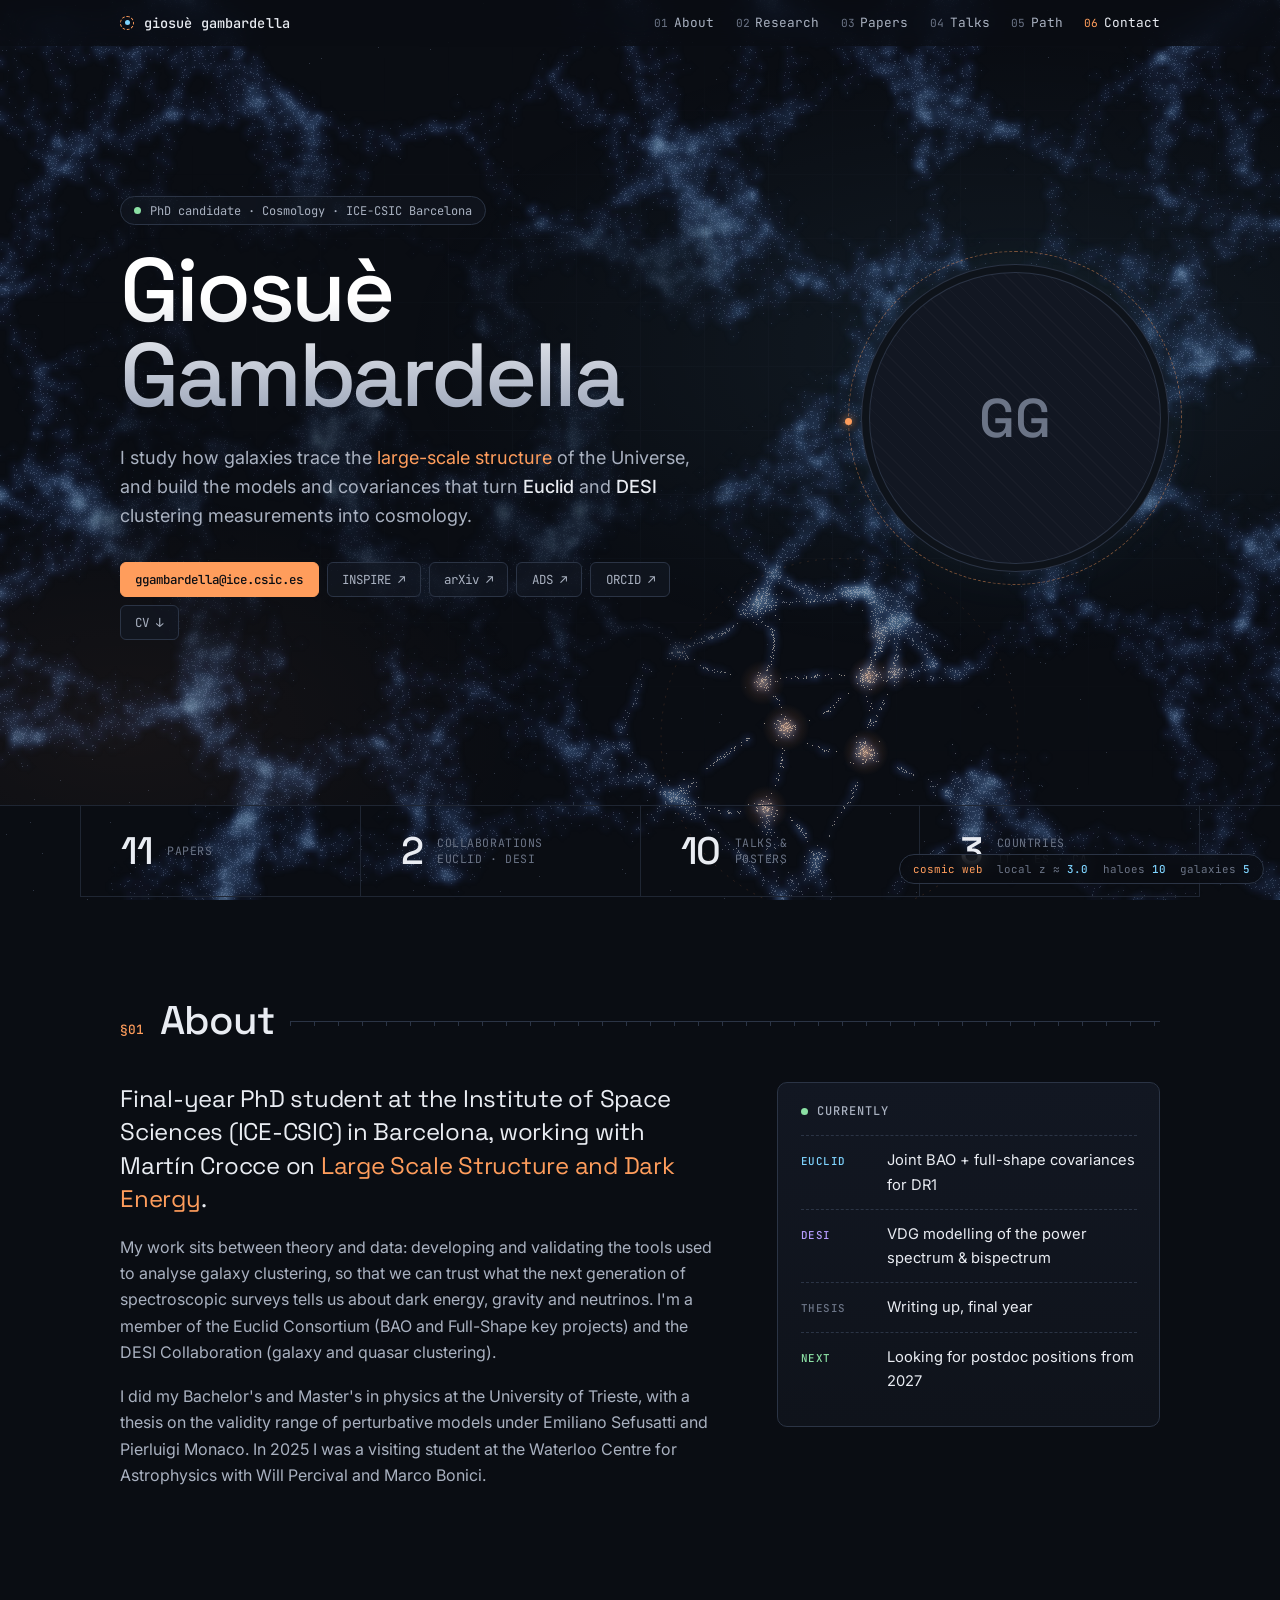
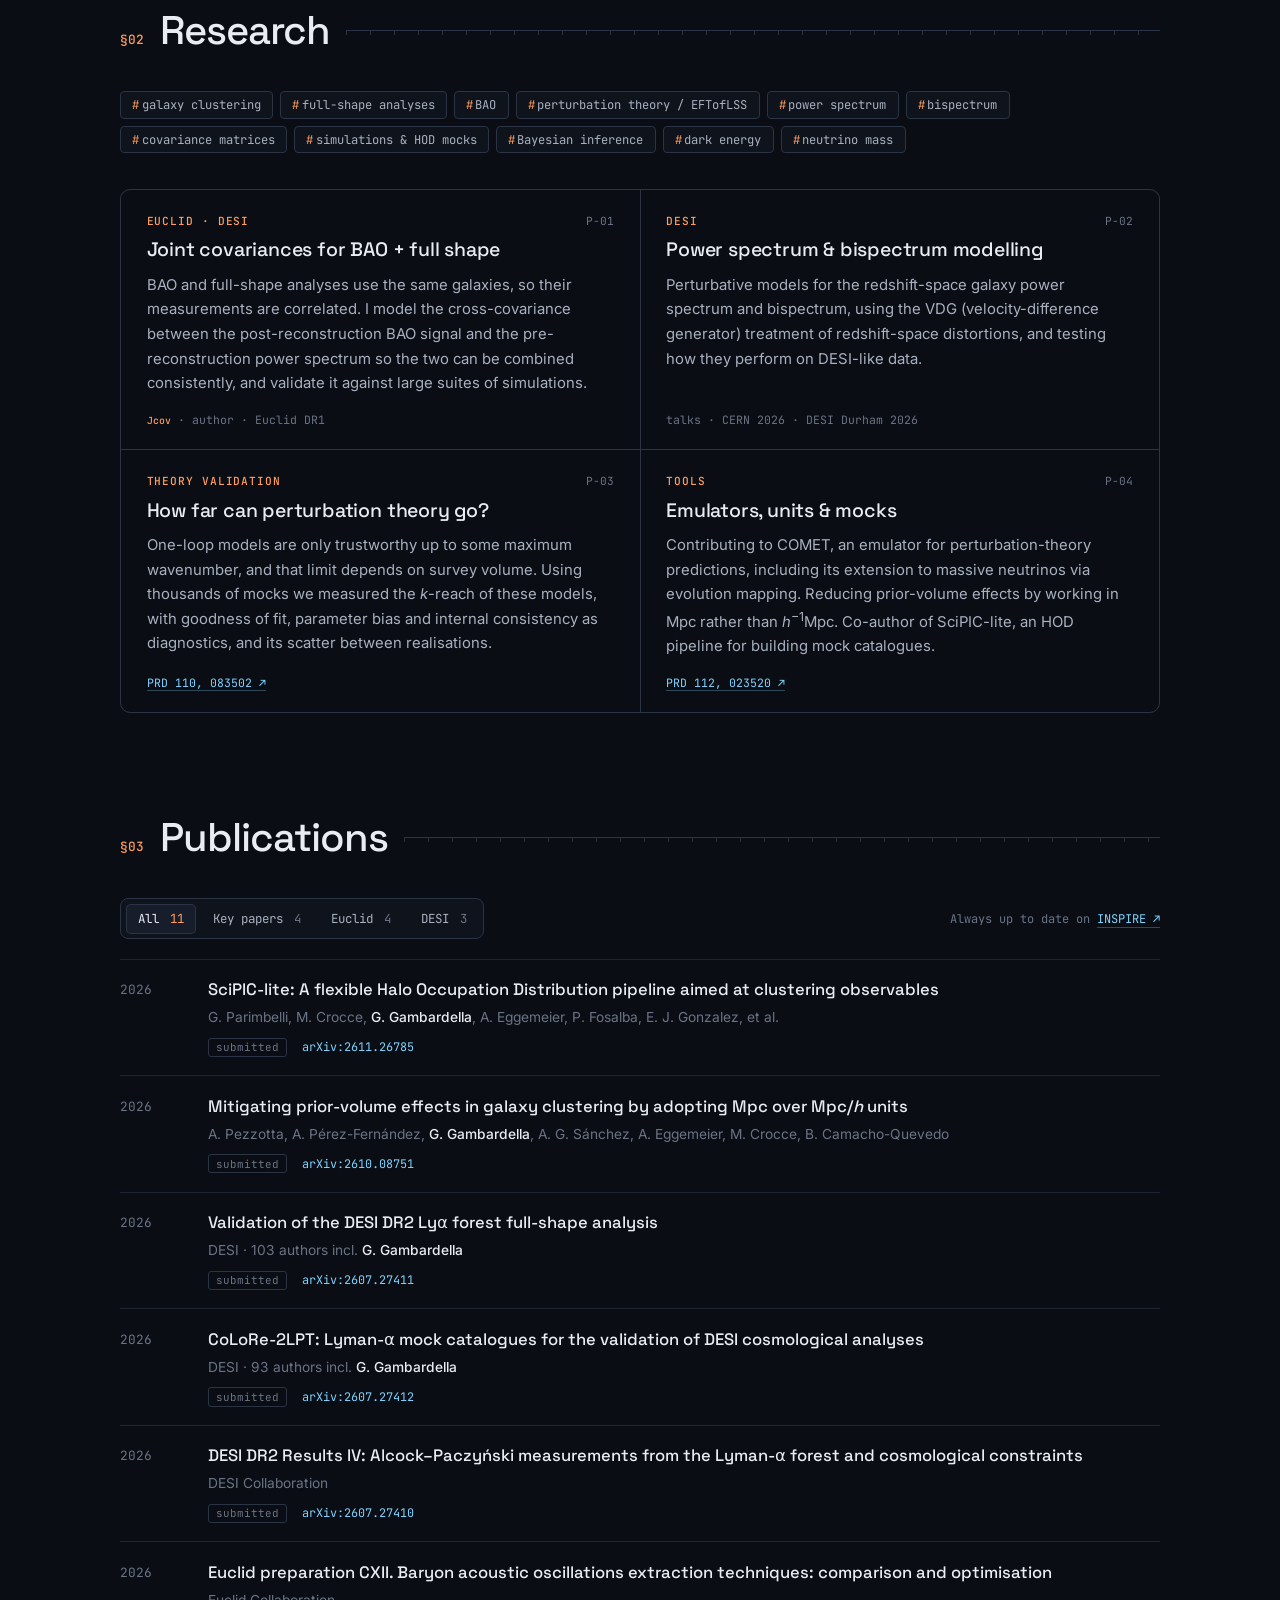
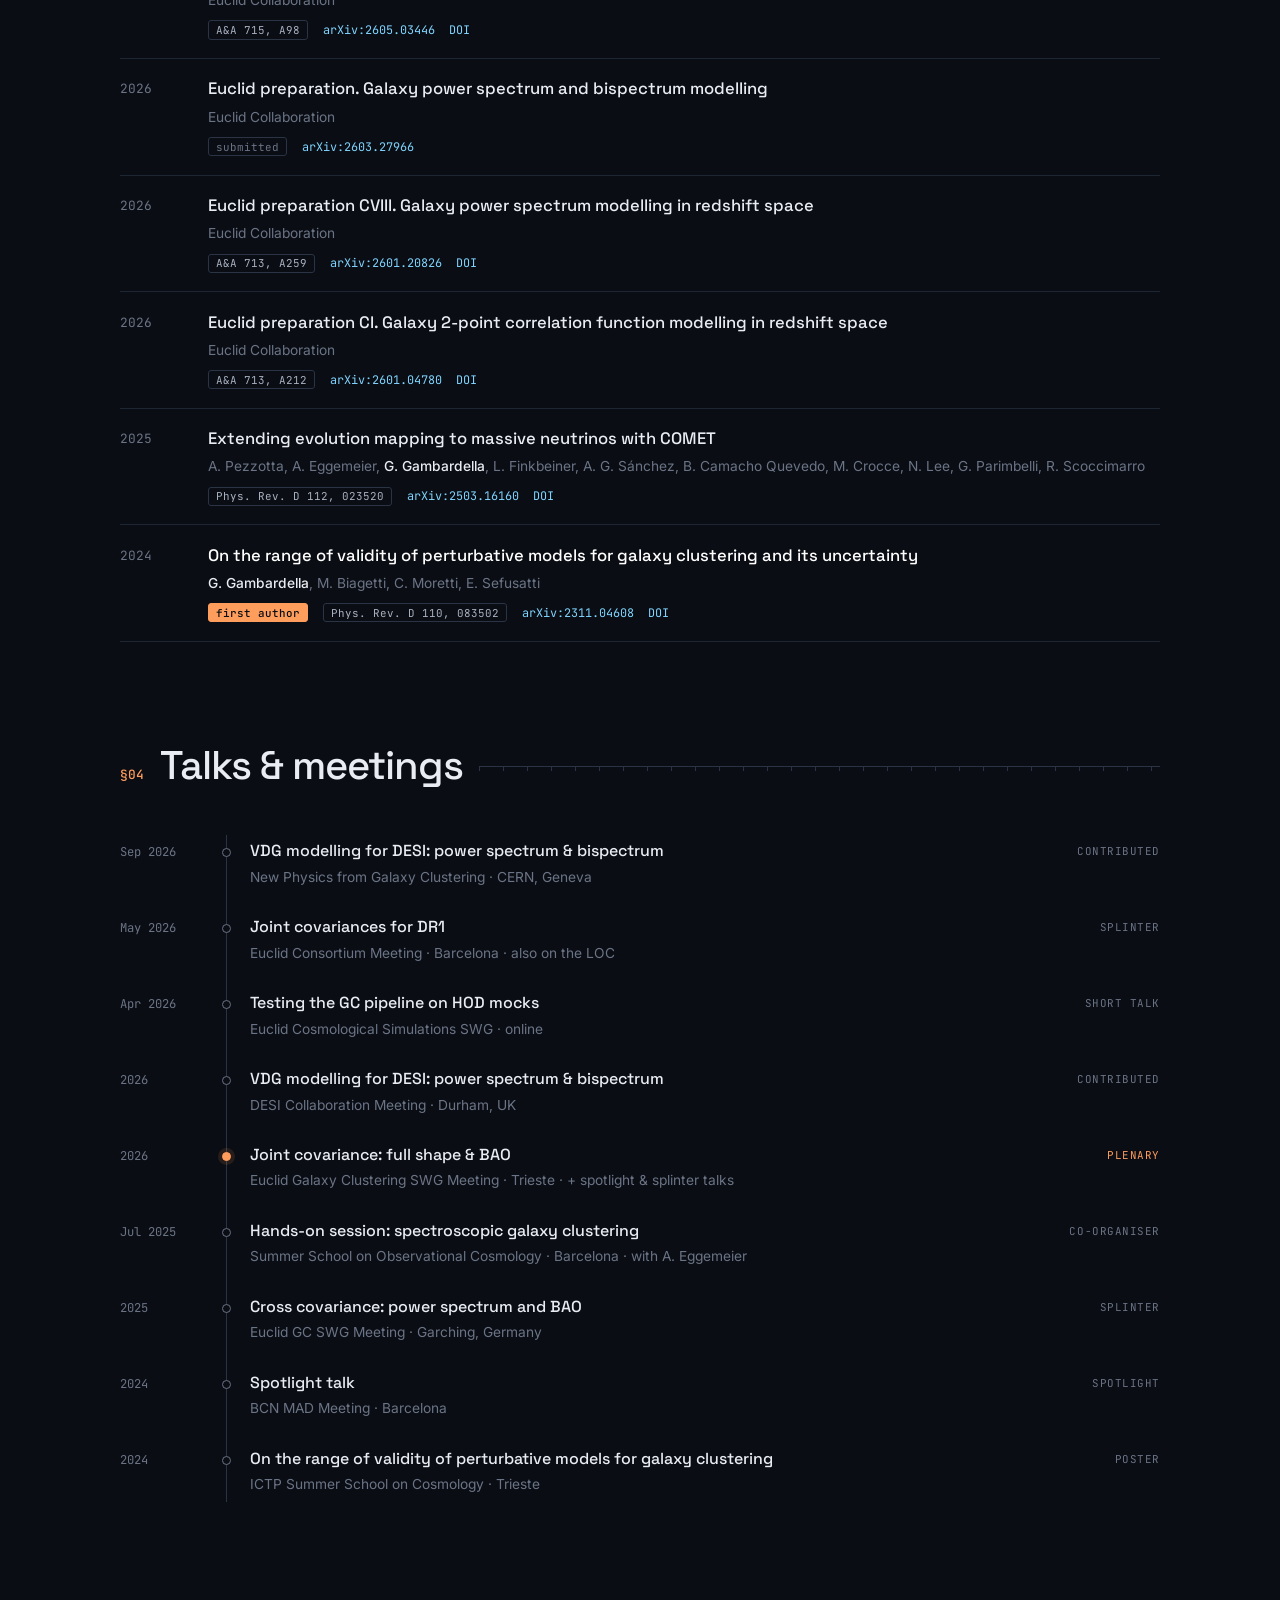
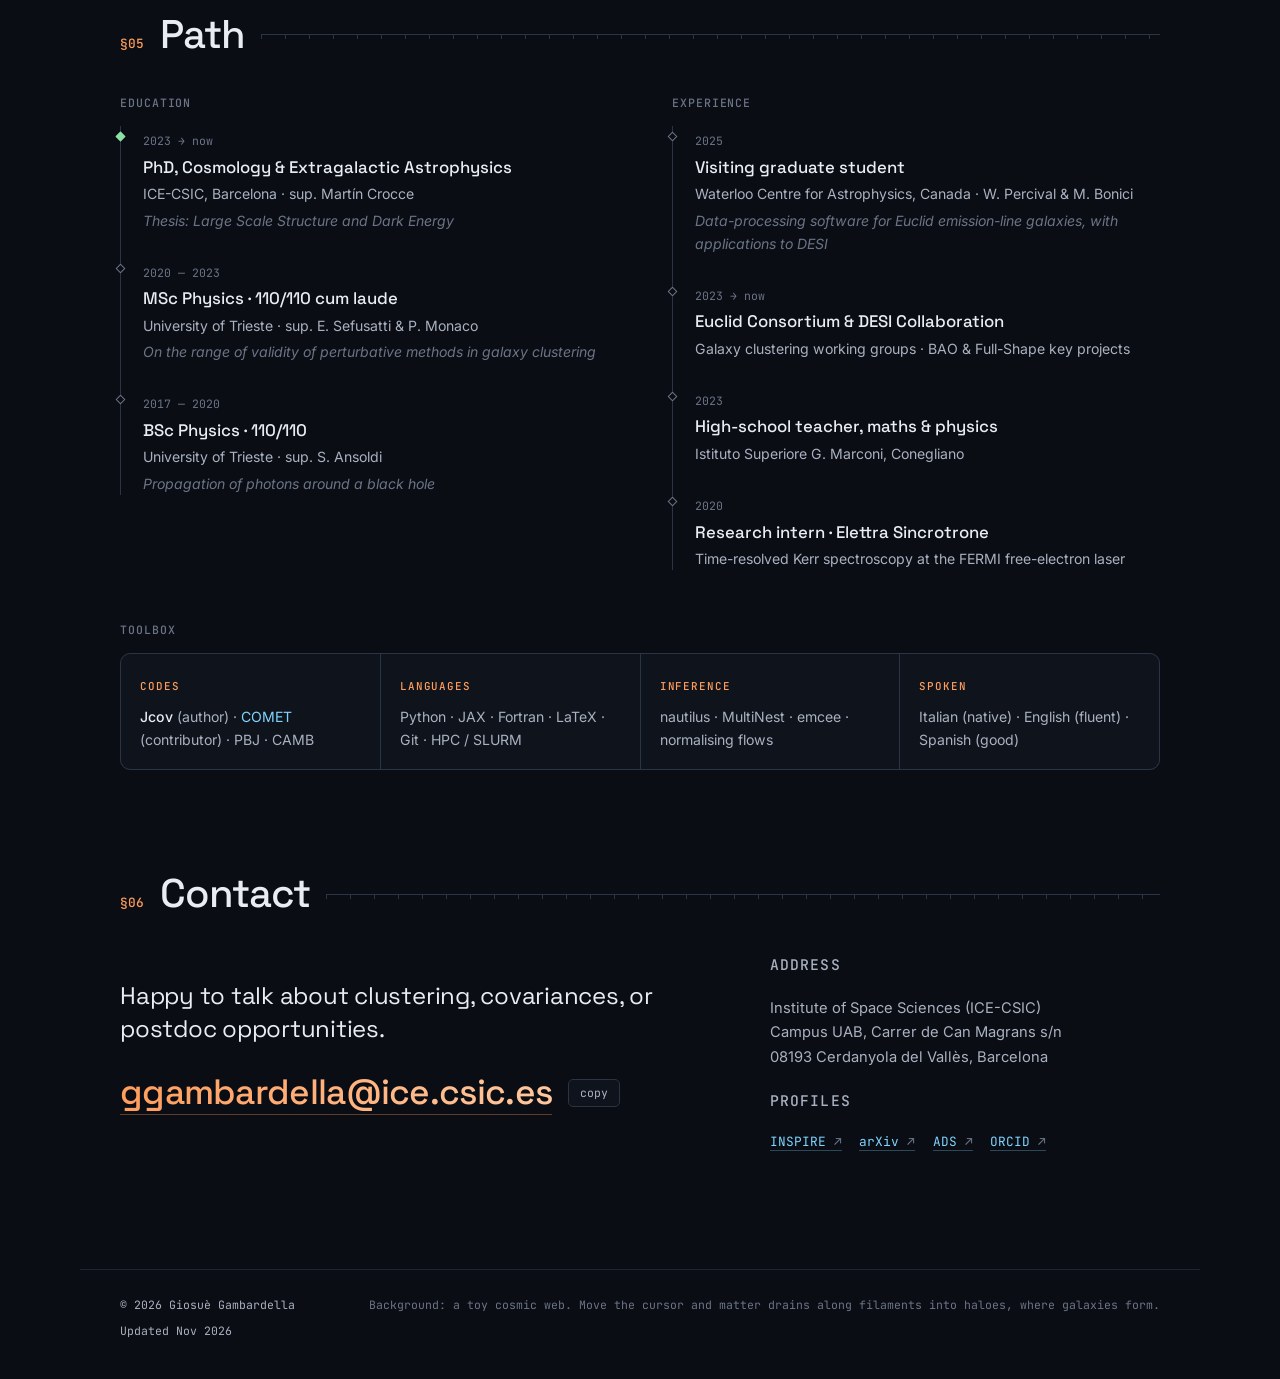
==== index.html @ 0205e7f3 "Add files via upload" ====
<!DOCTYPE html>
<html lang="en">
<head>
  <meta charset="utf-8">
  <meta name="viewport" content="width=device-width, initial-scale=1">
  <title>Giosuè Gambardella · Cosmology</title>
  <meta name="description" content="Giosuè Gambardella — PhD candidate in cosmology at ICE-CSIC, Barcelona. Galaxy clustering, perturbation theory and covariances for Euclid and DESI.">
  <meta property="og:title" content="Giosuè Gambardella · Cosmology">
  <meta property="og:description" content="Galaxy clustering, perturbation theory and covariances for Euclid and DESI.">
  <meta property="og:type" content="website">
  <meta name="theme-color" content="#0a0d13">
  <link rel="icon" href="data:image/svg+xml,%3Csvg xmlns='http://www.w3.org/2000/svg' viewBox='0 0 32 32'%3E%3Crect width='32' height='32' rx='7' fill='%230a0d13'/%3E%3Ccircle cx='16' cy='16' r='10' fill='none' stroke='%23ff9d5c' stroke-width='1.6' stroke-dasharray='2.5 2.5'/%3E%3Ccircle cx='16' cy='16' r='2.6' fill='%237fd4ff'/%3E%3C/svg%3E">
  <link rel="preconnect" href="https://fonts.googleapis.com">
  <link rel="preconnect" href="https://fonts.gstatic.com" crossorigin>
  <link href="https://fonts.googleapis.com/css2?family=Space+Grotesk:wght@400;500;600&family=Inter:wght@400;500&family=JetBrains+Mono:wght@400;500&display=swap" rel="stylesheet">
  <link rel="stylesheet" href="style.css">
</head>
<!-- Background effect: data-effect="web" (soft cosmic web over the whole page that
     condenses into haloes and galaxies around the cursor) or data-effect="bao"
     (galaxy field + BAO shell probe in the header only). -->
<body data-effect="web">
<canvas id="web" aria-hidden="true"></canvas>
<div class="hud" id="hud" aria-hidden="true"></div>

<div class="progress" aria-hidden="true"><span></span></div>

<header class="topbar">
  <a class="brand" href="#top"><span class="brand-mark"></span>giosuè gambardella</a>
  <nav>
    <a href="#about"><i>01</i>About</a>
    <a href="#research"><i>02</i>Research</a>
    <a href="#publications"><i>03</i>Papers</a>
    <a href="#talks"><i>04</i>Talks</a>
    <a href="#path"><i>05</i>Path</a>
    <a href="#contact"><i>06</i>Contact</a>
  </nav>
</header>

<main id="top">

  <!-- ================= HERO ================= -->
  <section class="hero">
    <canvas id="field" aria-hidden="true"></canvas>
    <div class="hero-grid" aria-hidden="true"></div>

    <div class="hero-inner">
      <div class="hero-text">
        <p class="eyebrow"><span class="pulse"></span>PhD candidate · Cosmology · ICE-CSIC Barcelona</p>
        <h1>Giosuè<br>Gambardella</h1>
        <p class="lede">
          I study how galaxies trace the <em>large-scale structure</em> of the Universe,
          and build the models and covariances that turn <strong>Euclid</strong> and
          <strong>DESI</strong> clustering measurements into cosmology.
        </p>
        <ul class="links">
          <li><a class="btn primary" href="mailto:ggambardella@ice.csic.es">ggambardella@ice.csic.es</a></li>
          <li><a class="btn" href="https://inspirehep.net/authors/2720210">INSPIRE ↗</a></li>
          <li><a class="btn" href="https://arxiv.org/search/?searchtype=author&amp;query=Gambardella%2C+Giosu%C3%A8">arXiv ↗</a></li>
          <li><a class="btn" href="https://ui.adsabs.harvard.edu/search/q=author%3A%22Gambardella%2C%20Giosu%C3%A8%22&amp;sort=date%20desc">ADS ↗</a></li>
          <li><a class="btn" href="https://orcid.org/0009-0001-1281-1746">ORCID ↗</a></li>
          <!-- <li><a class="btn" href="https://github.com/YOUR-USERNAME">GitHub ↗</a></li> -->
          <li><a class="btn" href="cv.pdf">CV ↓</a></li>
        </ul>
      </div>

      <figure class="portrait-card">
        <div class="portrait">
          <!-- Put your photo in this folder as photo.jpg (square, ~800×800 px). -->
          <img src="photo.jpg" alt="Portrait of Giosuè Gambardella" onerror="this.parentElement.classList.add('no-photo'); this.remove();">
          <span class="initials" aria-hidden="true">GG</span>
          <span class="orbit"></span>
        </div>
      </figure>
    </div>

    <div class="readout" id="readout" aria-hidden="true"></div>
  </section>

  <!-- ================= STATS ================= -->
  <section class="stats" aria-label="At a glance">
    <div><b data-count="11">11</b><span>papers</span></div>
    <div><b data-count="2">2</b><span>collaborations<br>Euclid · DESI</span></div>
    <div><b data-count="10">10</b><span>talks &amp;<br>posters</span></div>
    <div><b data-count="3">3</b><span>countries<br>IT · ES · CA</span></div>
  </section>

  <!-- ================= ABOUT ================= -->
  <section class="block" id="about">
    <header class="sec-head"><span class="num">§01</span><h2>About</h2><span class="rule"></span></header>
    <div class="about-grid">
      <div class="prose">
        <p class="big">
          Final-year PhD student at the Institute of Space Sciences (ICE-CSIC) in Barcelona,
          working with Martín Crocce on <em>Large Scale Structure and Dark Energy</em>.
        </p>
        <p>
          My work sits between theory and data: developing and validating the tools used to
          analyse galaxy clustering, so that we can trust what the next generation of
          spectroscopic surveys tells us about dark energy, gravity and neutrinos.
          I'm a member of the Euclid Consortium (BAO and Full-Shape key projects) and the
          DESI Collaboration (galaxy and quasar clustering).
        </p>
        <p>
          I did my Bachelor's and Master's in physics at the University of Trieste, with a
          thesis on the validity range of perturbative models under Emiliano Sefusatti and
          Pierluigi Monaco. In 2025 I was a visiting student at the Waterloo Centre for
          Astrophysics with Will Percival and Marco Bonici.
        </p>
      </div>

      <aside class="now">
        <p class="now-head"><span class="pulse"></span>Currently</p>
        <ul>
          <li><span class="tag c1">Euclid</span>Joint BAO + full-shape covariances for DR1</li>
          <li><span class="tag c2">DESI</span>VDG modelling of the power spectrum &amp; bispectrum</li>
          <li><span class="tag c3">Thesis</span>Writing up, final year</li>
          <li><span class="tag c4">Next</span>Looking for postdoc positions from 2027</li>
        </ul>
      </aside>
    </div>
  </section>

  <!-- ================= RESEARCH ================= -->
  <section class="block" id="research">
    <header class="sec-head"><span class="num">§02</span><h2>Research</h2><span class="rule"></span></header>

    <ul class="tags">
      <li>galaxy clustering</li><li>full-shape analyses</li><li>BAO</li>
      <li>perturbation theory / EFTofLSS</li><li>power spectrum</li><li>bispectrum</li>
      <li>covariance matrices</li><li>simulations &amp; HOD mocks</li>
      <li>Bayesian inference</li><li>dark energy</li><li>neutrino mass</li>
    </ul>


    <div class="projects">
      <article class="project">
        <div class="p-top"><span class="kicker">Euclid · DESI</span><span class="p-id">P-01</span></div>
        <h3>Joint covariances for BAO + full shape</h3>
        <p>
          BAO and full-shape analyses use the same galaxies, so their measurements are
          correlated. I model the cross-covariance between the post-reconstruction BAO signal
          and the pre-reconstruction power spectrum so the two can be combined consistently,
          and validate it against large suites of simulations.
        </p>
        <p class="p-foot"><code>Jcov</code> · author · Euclid DR1</p>
      </article>

      <article class="project">
        <div class="p-top"><span class="kicker">DESI</span><span class="p-id">P-02</span></div>
        <h3>Power spectrum &amp; bispectrum modelling</h3>
        <p>
          Perturbative models for the redshift-space galaxy power spectrum and bispectrum,
          using the VDG (velocity-difference generator) treatment of redshift-space
          distortions, and testing how they perform on DESI-like data.
        </p>
        <p class="p-foot">talks · CERN 2026 · DESI Durham 2026</p>
      </article>

      <article class="project">
        <div class="p-top"><span class="kicker">Theory validation</span><span class="p-id">P-03</span></div>
        <h3>How far can perturbation theory go?</h3>
        <p>
          One-loop models are only trustworthy up to some maximum wavenumber, and that limit
          depends on survey volume. Using thousands of mocks we measured the <i>k</i>-reach of
          these models, with goodness of fit, parameter bias and internal consistency as
          diagnostics, and its scatter between realisations.
        </p>
        <p class="p-foot"><a href="https://arxiv.org/abs/2311.04608">PRD 110, 083502 ↗</a></p>
      </article>

      <article class="project">
        <div class="p-top"><span class="kicker">Tools</span><span class="p-id">P-04</span></div>
        <h3>Emulators, units &amp; mocks</h3>
        <p>
          Contributing to COMET, an emulator for perturbation-theory predictions, including
          its extension to massive neutrinos via evolution mapping. Reducing prior-volume
          effects by working in Mpc rather than <i>h</i><sup>−1</sup>Mpc. Co-author of
          SciPIC-lite, an HOD pipeline for building mock catalogues.
        </p>
        <p class="p-foot"><a href="https://arxiv.org/abs/2503.16160">PRD 112, 023520 ↗</a></p>
      </article>
    </div>
  </section>

  <!-- ================= PUBLICATIONS ================= -->
  <section class="block" id="publications">
    <header class="sec-head"><span class="num">§03</span><h2>Publications</h2><span class="rule"></span></header>

    <div class="pub-bar">
      <div class="filters" role="tablist">
        <button class="on" data-f="all">All <i>11</i></button>
        <button data-f="key">Key papers <i>4</i></button>
        <button data-f="euclid">Euclid <i>4</i></button>
        <button data-f="desi">DESI <i>3</i></button>
      </div>
      <p class="pub-src">Always up to date on <a href="https://inspirehep.net/authors/2720210">INSPIRE ↗</a></p>
    </div>

    <ol class="pubs">
      <li data-k="key">
        <span class="yr">2026</span>
        <div>
          <p class="title">SciPIC-lite: A flexible Halo Occupation Distribution pipeline aimed at clustering observables</p>
          <p class="authors">G. Parimbelli, M. Crocce, <b>G. Gambardella</b>, A. Eggemeier, P. Fosalba, E. J. Gonzalez, et al.</p>
          <p class="meta"><span class="badge">submitted</span><a href="https://arxiv.org/abs/2611.26785">arXiv:2611.26785</a></p>
        </div>
      </li>
      <li data-k="key">
        <span class="yr">2026</span>
        <div>
          <p class="title">Mitigating prior-volume effects in galaxy clustering by adopting Mpc over Mpc/<i>h</i> units</p>
          <p class="authors">A. Pezzotta, A. Pérez-Fernández, <b>G. Gambardella</b>, A. G. Sánchez, A. Eggemeier, M. Crocce, B. Camacho-Quevedo</p>
          <p class="meta"><span class="badge">submitted</span><a href="https://arxiv.org/abs/2610.08751">arXiv:2610.08751</a></p>
        </div>
      </li>
      <li data-k="desi">
        <span class="yr">2026</span>
        <div>
          <p class="title">Validation of the DESI DR2 Lyα forest full-shape analysis</p>
          <p class="authors">DESI · 103 authors incl. <b>G. Gambardella</b></p>
          <p class="meta"><span class="badge">submitted</span><a href="https://arxiv.org/abs/2607.27411">arXiv:2607.27411</a></p>
        </div>
      </li>
      <li data-k="desi">
        <span class="yr">2026</span>
        <div>
          <p class="title">CoLoRe-2LPT: Lyman-α mock catalogues for the validation of DESI cosmological analyses</p>
          <p class="authors">DESI · 93 authors incl. <b>G. Gambardella</b></p>
          <p class="meta"><span class="badge">submitted</span><a href="https://arxiv.org/abs/2607.27412">arXiv:2607.27412</a></p>
        </div>
      </li>
      <li data-k="desi">
        <span class="yr">2026</span>
        <div>
          <p class="title">DESI DR2 Results IV: Alcock–Paczyński measurements from the Lyman-α forest and cosmological constraints</p>
          <p class="authors">DESI Collaboration</p>
          <p class="meta"><span class="badge">submitted</span><a href="https://arxiv.org/abs/2607.27410">arXiv:2607.27410</a></p>
        </div>
      </li>
      <li data-k="euclid">
        <span class="yr">2026</span>
        <div>
          <p class="title">Euclid preparation CXII. Baryon acoustic oscillations extraction techniques: comparison and optimisation</p>
          <p class="authors">Euclid Collaboration</p>
          <p class="meta"><span class="badge j">A&amp;A 715, A98</span><a href="https://arxiv.org/abs/2605.03446">arXiv:2605.03446</a><a href="https://doi.org/10.1051/0004-6361/202660781">DOI</a></p>
        </div>
      </li>
      <li data-k="euclid">
        <span class="yr">2026</span>
        <div>
          <p class="title">Euclid preparation. Galaxy power spectrum and bispectrum modelling</p>
          <p class="authors">Euclid Collaboration</p>
          <p class="meta"><span class="badge">submitted</span><a href="https://arxiv.org/abs/2603.27966">arXiv:2603.27966</a></p>
        </div>
      </li>
      <li data-k="euclid">
        <span class="yr">2026</span>
        <div>
          <p class="title">Euclid preparation CVIII. Galaxy power spectrum modelling in redshift space</p>
          <p class="authors">Euclid Collaboration</p>
          <p class="meta"><span class="badge j">A&amp;A 713, A259</span><a href="https://arxiv.org/abs/2601.20826">arXiv:2601.20826</a><a href="https://doi.org/10.1051/0004-6361/202659593">DOI</a></p>
        </div>
      </li>
      <li data-k="euclid">
        <span class="yr">2026</span>
        <div>
          <p class="title">Euclid preparation CI. Galaxy 2-point correlation function modelling in redshift space</p>
          <p class="authors">Euclid Collaboration</p>
          <p class="meta"><span class="badge j">A&amp;A 713, A212</span><a href="https://arxiv.org/abs/2601.04780">arXiv:2601.04780</a><a href="https://doi.org/10.1051/0004-6361/202658887">DOI</a></p>
        </div>
      </li>
      <li data-k="key">
        <span class="yr">2025</span>
        <div>
          <p class="title">Extending evolution mapping to massive neutrinos with COMET</p>
          <p class="authors">A. Pezzotta, A. Eggemeier, <b>G. Gambardella</b>, L. Finkbeiner, A. G. Sánchez, B. Camacho Quevedo, M. Crocce, N. Lee, G. Parimbelli, R. Scoccimarro</p>
          <p class="meta"><span class="badge j">Phys. Rev. D 112, 023520</span><a href="https://arxiv.org/abs/2503.16160">arXiv:2503.16160</a><a href="https://doi.org/10.1103/vy3h-p92n">DOI</a></p>
        </div>
      </li>
      <li data-k="key" class="first">
        <span class="yr">2024</span>
        <div>
          <p class="title">On the range of validity of perturbative models for galaxy clustering and its uncertainty</p>
          <p class="authors"><b>G. Gambardella</b>, M. Biagetti, C. Moretti, E. Sefusatti</p>
          <p class="meta"><span class="badge lead">first author</span><span class="badge j">Phys. Rev. D 110, 083502</span><a href="https://arxiv.org/abs/2311.04608">arXiv:2311.04608</a><a href="https://doi.org/10.1103/PhysRevD.110.083502">DOI</a></p>
        </div>
      </li>
    </ol>
  </section>

  <!-- ================= TALKS ================= -->
  <section class="block" id="talks">
    <header class="sec-head"><span class="num">§04</span><h2>Talks &amp; meetings</h2><span class="rule"></span></header>
    <ol class="timeline">
      <li><span class="when">Sep 2026</span><div><b>VDG modelling for DESI: power spectrum &amp; bispectrum</b><span>New Physics from Galaxy Clustering · CERN, Geneva</span></div><em>contributed</em></li>
      <li><span class="when">May 2026</span><div><b>Joint covariances for DR1</b><span>Euclid Consortium Meeting · Barcelona · also on the LOC</span></div><em>splinter</em></li>
      <li><span class="when">Apr 2026</span><div><b>Testing the GC pipeline on HOD mocks</b><span>Euclid Cosmological Simulations SWG · online</span></div><em>short talk</em></li>
      <li><span class="when">2026</span><div><b>VDG modelling for DESI: power spectrum &amp; bispectrum</b><span>DESI Collaboration Meeting · Durham, UK</span></div><em>contributed</em></li>
      <li class="hl"><span class="when">2026</span><div><b>Joint covariance: full shape &amp; BAO</b><span>Euclid Galaxy Clustering SWG Meeting · Trieste · + spotlight &amp; splinter talks</span></div><em>plenary</em></li>
      <li><span class="when">Jul 2025</span><div><b>Hands-on session: spectroscopic galaxy clustering</b><span>Summer School on Observational Cosmology · Barcelona · with A. Eggemeier</span></div><em>co-organiser</em></li>
      <li><span class="when">2025</span><div><b>Cross covariance: power spectrum and BAO</b><span>Euclid GC SWG Meeting · Garching, Germany</span></div><em>splinter</em></li>
      <li><span class="when">2024</span><div><b>Spotlight talk</b><span>BCN MAD Meeting · Barcelona</span></div><em>spotlight</em></li>
      <li><span class="when">2024</span><div><b>On the range of validity of perturbative models for galaxy clustering</b><span>ICTP Summer School on Cosmology · Trieste</span></div><em>poster</em></li>
    </ol>
  </section>

  <!-- ================= PATH ================= -->
  <section class="block" id="path">
    <header class="sec-head"><span class="num">§05</span><h2>Path</h2><span class="rule"></span></header>
    <div class="path">
      <div class="path-col">
        <p class="col-title">Education</p>
        <div class="step now-step">
          <span class="dates">2023 → now</span>
          <h3>PhD, Cosmology &amp; Extragalactic Astrophysics</h3>
          <p>ICE-CSIC, Barcelona · sup. Martín Crocce</p>
          <p class="dim">Thesis: Large Scale Structure and Dark Energy</p>
        </div>
        <div class="step">
          <span class="dates">2020 — 2023</span>
          <h3>MSc Physics · 110/110 cum laude</h3>
          <p>University of Trieste · sup. E. Sefusatti &amp; P. Monaco</p>
          <p class="dim">On the range of validity of perturbative methods in galaxy clustering</p>
        </div>
        <div class="step">
          <span class="dates">2017 — 2020</span>
          <h3>BSc Physics · 110/110</h3>
          <p>University of Trieste · sup. S. Ansoldi</p>
          <p class="dim">Propagation of photons around a black hole</p>
        </div>
      </div>
      <div class="path-col">
        <p class="col-title">Experience</p>
        <div class="step">
          <span class="dates">2025</span>
          <h3>Visiting graduate student</h3>
          <p>Waterloo Centre for Astrophysics, Canada · W. Percival &amp; M. Bonici</p>
          <p class="dim">Data-processing software for Euclid emission-line galaxies, with applications to DESI</p>
        </div>
        <div class="step">
          <span class="dates">2023 → now</span>
          <h3>Euclid Consortium &amp; DESI Collaboration</h3>
          <p>Galaxy clustering working groups · BAO &amp; Full-Shape key projects</p>
        </div>
        <div class="step">
          <span class="dates">2023</span>
          <h3>High-school teacher, maths &amp; physics</h3>
          <p>Istituto Superiore G. Marconi, Conegliano</p>
        </div>
        <div class="step">
          <span class="dates">2020</span>
          <h3>Research intern · Elettra Sincrotrone</h3>
          <p>Time-resolved Kerr spectroscopy at the FERMI free-electron laser</p>
        </div>
      </div>
    </div>

    <div class="toolbox">
      <p class="col-title">Toolbox</p>
      <div class="tool-grid">
        <div><span>codes</span><p><b>Jcov</b> (author) · <a href="https://comet-emu.readthedocs.io/">COMET</a> (contributor) · PBJ · CAMB</p></div>
        <div><span>languages</span><p>Python · JAX · Fortran · LaTeX · Git · HPC / SLURM</p></div>
        <div><span>inference</span><p>nautilus · MultiNest · emcee · normalising flows</p></div>
        <div><span>spoken</span><p>Italian (native) · English (fluent) · Spanish (good)</p></div>
      </div>
    </div>
  </section>

  <!-- ================= CONTACT ================= -->
  <section class="block contact" id="contact">
    <header class="sec-head"><span class="num">§06</span><h2>Contact</h2><span class="rule"></span></header>
    <div class="contact-grid">
      <div>
        <p class="big">Happy to talk about clustering, covariances, or postdoc opportunities.</p>
        <div class="mail-row">
          <a class="mail" href="mailto:ggambardella@ice.csic.es">ggambardella@ice.csic.es</a>
          <button class="copy" data-copy="ggambardella@ice.csic.es">copy</button>
        </div>
      </div>
      <div class="addr">
        <p class="col-title">Address</p>
        <p>Institute of Space Sciences (ICE-CSIC)<br>Campus UAB, Carrer de Can Magrans s/n<br>08193 Cerdanyola del Vallès, Barcelona</p>
        <p class="col-title">Profiles</p>
        <p class="plinks">
          <a href="https://inspirehep.net/authors/2720210">INSPIRE</a>
          <a href="https://arxiv.org/search/?searchtype=author&amp;query=Gambardella%2C+Giosu%C3%A8">arXiv</a>
          <a href="https://ui.adsabs.harvard.edu/search/q=author%3A%22Gambardella%2C%20Giosu%C3%A8%22&amp;sort=date%20desc">ADS</a>
          <a href="https://orcid.org/0009-0001-1281-1746">ORCID</a>
        </p>
      </div>
    </div>
  </section>

</main>

<footer>
  <span>© <span id="year">2026</span> Giosuè Gambardella</span>
  <span class="dim" id="fx-note"></span>
  <span>Updated Nov 2026</span>
</footer>

<script src="main.js"></script>
</body>
</html>
---- style.css ----
/* ============ tokens ============ */
:root {
  --bg: #0a0d13;
  --bg-2: #0f131b;
  --panel: #121722;
  --panel-2: #171d2a;
  --line: #1f2633;
  --line-2: #2b3445;
  --ink: #e9ecf2;
  --ink-2: #a9b1c0;
  --ink-3: #6b7486;
  --hot: #ff9d5c;      /* signal / accent */
  --cool: #7fd4ff;     /* data */
  --violet: #b59cff;
  --green: #8be0a4;
  --hot-a: rgba(255, 157, 92, .12);
  --cool-a: rgba(127, 212, 255, .10);

  --display: "Space Grotesk", system-ui, sans-serif;
  --sans: "Inter", system-ui, -apple-system, "Segoe UI", sans-serif;
  --mono: "JetBrains Mono", ui-monospace, "SF Mono", Menlo, monospace;

  --max: 1120px;
  --pad: clamp(1.25rem, 4vw, 2.5rem);
}

/* ============ base ============ */
*, *::before, *::after { box-sizing: border-box; }
html { scroll-behavior: smooth; scroll-padding-top: 70px; }
@media (prefers-reduced-motion: reduce) { html { scroll-behavior: auto; } }

body {
  margin: 0;
  background: var(--bg);
  color: var(--ink);
  font: 400 16px/1.65 var(--sans);
  -webkit-font-smoothing: antialiased;
}
::selection { background: var(--hot); color: var(--bg); }

a { color: inherit; text-decoration: none; transition: color .15s; }
p a, .meta a, figcaption a, .p-foot a, .pub-src a, .tool-grid a {
  color: var(--cool);
  border-bottom: 1px solid rgba(127, 212, 255, .3);
}
p a:hover, .meta a:hover, figcaption a:hover, .p-foot a:hover, .pub-src a:hover { color: var(--hot); border-color: var(--hot); }
:focus-visible { outline: 2px solid var(--hot); outline-offset: 3px; border-radius: 3px; }

code { font: 500 .85em var(--mono); color: var(--hot); }
em { font-style: normal; color: var(--hot); }
.dim { color: var(--ink-3); }

/* ============ progress + topbar ============ */
.progress { position: fixed; inset: 0 0 auto 0; height: 2px; z-index: 30; }
.progress span {
  display: block; height: 100%; width: 0;
  background: linear-gradient(90deg, var(--cool), var(--hot));
}

.topbar {
  position: sticky; top: 0; z-index: 20;
  display: flex; align-items: center; justify-content: space-between; gap: 1rem;
  padding: .85rem max(var(--pad), calc((100vw - var(--max)) / 2 + var(--pad)));
  background: rgba(10, 13, 19, .72);
  backdrop-filter: blur(14px) saturate(140%);
  -webkit-backdrop-filter: blur(14px) saturate(140%);
  border-bottom: 1px solid transparent;
  transition: border-color .2s;
}
.topbar.scrolled { border-bottom-color: var(--line); }
.brand { display: flex; align-items: center; gap: .6rem; font: 500 .85rem var(--mono); letter-spacing: .01em; }
.brand-mark {
  width: 14px; height: 14px; border-radius: 50%;
  border: 1.5px dashed var(--hot);
  position: relative;
}
.brand-mark::after {
  content: ""; position: absolute; inset: 3.5px; border-radius: 50%; background: var(--cool);
}
.topbar nav { display: flex; gap: 1.35rem; }
.topbar nav a { font: 400 .8rem var(--mono); color: var(--ink-2); }
.topbar nav a i { font-style: normal; color: var(--ink-3); margin-right: .35rem; font-size: .7rem; }
.topbar nav a:hover, .topbar nav a.active { color: var(--ink); }
.topbar nav a.active i { color: var(--hot); }

/* ============ hero ============ */
.hero {
  position: relative;
  min-height: min(92vh, 760px);
  display: flex; align-items: center;
  overflow: hidden;
  border-bottom: 1px solid var(--line);
  background:
    radial-gradient(1000px 520px at 78% 40%, rgba(127, 212, 255, .07), transparent 60%),
    radial-gradient(700px 400px at 10% 90%, rgba(255, 157, 92, .05), transparent 60%);
}
#field { position: absolute; inset: 0; width: 100%; height: 100%; cursor: crosshair; }
.hero-grid {
  position: absolute; inset: 0; pointer-events: none;
  background-image:
    linear-gradient(var(--line) 1px, transparent 1px),
    linear-gradient(90deg, var(--line) 1px, transparent 1px);
  background-size: 64px 64px;
  opacity: .35;
  mask-image: radial-gradient(ellipse at 70% 45%, #000 10%, transparent 70%);
  -webkit-mask-image: radial-gradient(ellipse at 70% 45%, #000 10%, transparent 70%);
}
.hero-inner {
  position: relative;
  width: 100%; max-width: var(--max);
  margin: 0 auto;
  padding: 5rem var(--pad) 6rem;
  display: grid;
  grid-template-columns: 1.5fr 1fr;
  gap: clamp(2rem, 6vw, 5rem);
  align-items: center;
  pointer-events: none;
}
.hero-inner a, .hero-inner button { pointer-events: auto; }

.eyebrow {
  display: inline-flex; align-items: center; gap: .6rem;
  margin: 0 0 1.4rem;
  padding: .35rem .8rem;
  font: 400 .75rem var(--mono);
  color: var(--ink-2);
  background: rgba(18, 23, 34, .7);
  border: 1px solid var(--line-2);
  border-radius: 999px;
}
.pulse {
  width: 7px; height: 7px; border-radius: 50%;
  background: var(--green);
  box-shadow: 0 0 0 0 rgba(139, 224, 164, .6);
  animation: pulse 2.4s infinite;
  flex: none;
}
@keyframes pulse {
  0% { box-shadow: 0 0 0 0 rgba(139, 224, 164, .55); }
  70% { box-shadow: 0 0 0 8px rgba(139, 224, 164, 0); }
  100% { box-shadow: 0 0 0 0 rgba(139, 224, 164, 0); }
}
@media (prefers-reduced-motion: reduce) { .pulse { animation: none; } }

h1 {
  margin: 0;
  font: 500 clamp(3rem, 8vw, 5.6rem)/.95 var(--display);
  letter-spacing: -.035em;
  background: linear-gradient(180deg, #fff 30%, #9aa4b8);
  -webkit-background-clip: text; background-clip: text;
  color: transparent;
}
.lede {
  max-width: 33em;
  margin: 1.6rem 0 2rem;
  font-size: 1.13rem;
  line-height: 1.6;
  color: var(--ink-2);
}
.lede strong { color: var(--ink); font-weight: 500; }

.links { list-style: none; margin: 0; padding: 0; display: flex; flex-wrap: wrap; gap: .5rem; }
.btn {
  display: inline-block;
  padding: .5rem .9rem;
  font: 400 .78rem var(--mono);
  color: var(--ink-2);
  background: rgba(18, 23, 34, .75);
  border: 1px solid var(--line-2);
  border-radius: 6px;
  transition: all .15s;
}
.btn:hover { color: var(--ink); border-color: var(--cool); background: var(--cool-a); }
.btn.primary { color: var(--bg); background: var(--hot); border-color: var(--hot); font-weight: 500; }
.btn.primary:hover { background: #ffb380; color: var(--bg); }

/* portrait: framed like a detector cut-out */
.portrait-card { margin: 0; justify-self: end; width: min(100%, 290px); }
.portrait {
  position: relative;
  aspect-ratio: 1;
  border-radius: 50%;
  background: var(--panel);
  box-shadow: 0 0 0 1px var(--line-2), 0 0 0 8px rgba(10, 13, 19, .85), 0 0 0 9px var(--line-2),
              0 0 60px rgba(127, 212, 255, .08);
}
.portrait img {
  width: 100%; height: 100%; object-fit: cover; display: block;
  border-radius: 50%;
  filter: grayscale(.15) contrast(1.03);
}
.portrait .initials { display: none; }
.portrait.no-photo .initials {
  display: grid; place-items: center; height: 100%;
  font: 500 3.4rem var(--display); color: var(--ink-3);
  border-radius: 50%;
  background: repeating-linear-gradient(45deg, transparent 0 9px, rgba(255,255,255,.025) 9px 10px);
}
/* a thin dashed orbit with a small "satellite" going round the photo */
.orbit {
  position: absolute; inset: -22px;
  border-radius: 50%;
  border: 1px dashed rgba(255, 157, 92, .45);
  animation: orbit 40s linear infinite;
  pointer-events: none;
}
.orbit::after {
  content: ""; position: absolute; top: 50%; left: -4px;
  width: 7px; height: 7px; border-radius: 50%;
  background: var(--hot); box-shadow: 0 0 10px var(--hot);
}
@keyframes orbit { to { transform: rotate(360deg); } }
@media (prefers-reduced-motion: reduce) { .orbit { animation: none; } }

.readout {
  position: absolute; left: 0; right: 0; bottom: 0;
  display: flex; flex-wrap: wrap; gap: .4rem 1.6rem;
  padding: .7rem max(var(--pad), calc((100vw - var(--max)) / 2 + var(--pad)));
  font: 400 .72rem var(--mono); color: var(--ink-3);
  border-top: 1px solid var(--line);
  background: rgba(10, 13, 19, .6);
  backdrop-filter: blur(6px);
  pointer-events: none;
}
.readout .k { color: var(--hot); }
.readout b { color: var(--cool); font-weight: 500; }
.readout .hint { margin-left: auto; }

/* ============ stats ============ */
.stats {
  max-width: var(--max); margin: 0 auto;
  display: grid; grid-template-columns: repeat(4, 1fr);
  border-left: 1px solid var(--line);
}
.stats > div {
  display: flex; align-items: center; gap: .9rem;
  padding: 1.6rem var(--pad);
  border-right: 1px solid var(--line);
  border-bottom: 1px solid var(--line);
}
.stats b { font: 500 2.4rem/1 var(--display); color: var(--ink); letter-spacing: -.03em; }
.stats span { font: 400 .72rem/1.35 var(--mono); color: var(--ink-3); text-transform: uppercase; letter-spacing: .05em; }

/* ============ sections ============ */
.block { max-width: var(--max); margin: 0 auto; padding: clamp(4rem, 8vw, 6.5rem) var(--pad) 0; }
.block:last-of-type { padding-bottom: clamp(4rem, 8vw, 6rem); }

.sec-head { display: flex; align-items: baseline; gap: 1rem; margin-bottom: 2.4rem; }
.sec-head .num { font: 500 .8rem var(--mono); color: var(--hot); }
.sec-head h2 { margin: 0; font: 500 clamp(1.8rem, 3.6vw, 2.5rem)/1.1 var(--display); letter-spacing: -.025em; }
.sec-head .rule {
  flex: 1; height: 9px; align-self: center;
  /* a ruler: long line with tick marks */
  background:
    linear-gradient(var(--line-2), var(--line-2)) left center / 100% 1px no-repeat,
    repeating-linear-gradient(90deg, var(--line-2) 0 1px, transparent 1px 24px) left bottom / 100% 5px no-repeat;
}

.col-title {
  margin: 0 0 1rem;
  font: 500 .72rem var(--mono); letter-spacing: .08em; text-transform: uppercase;
  color: var(--ink-3);
}

/* about */
.about-grid { display: grid; grid-template-columns: 1.55fr 1fr; gap: clamp(2rem, 5vw, 4rem); align-items: start; }
.prose p { margin: 0 0 1.1rem; color: var(--ink-2); max-width: 40em; }
.prose p.big, .big {
  font: 400 clamp(1.25rem, 2.3vw, 1.5rem)/1.4 var(--display);
  color: var(--ink); letter-spacing: -.01em;
}
.now {
  position: sticky; top: 90px;
  background: linear-gradient(180deg, var(--panel), var(--bg-2));
  border: 1px solid var(--line-2);
  border-radius: 10px;
  padding: 1.3rem 1.4rem;
}
.now-head { display: flex; align-items: center; gap: .6rem; margin: 0 0 1rem; font: 500 .75rem var(--mono); text-transform: uppercase; letter-spacing: .08em; color: var(--ink-2); }
.now ul { list-style: none; margin: 0; padding: 0; }
.now li {
  display: grid; grid-template-columns: 4.6rem 1fr; gap: .8rem; align-items: baseline;
  padding: .75rem 0; border-top: 1px dashed var(--line-2);
  font-size: .92rem; color: var(--ink);
}
.tag { font: 500 .68rem var(--mono); text-transform: uppercase; letter-spacing: .05em; }
.tag.c1 { color: var(--cool); } .tag.c2 { color: var(--violet); }
.tag.c3 { color: var(--ink-3); } .tag.c4 { color: var(--green); }

/* research */
.tags { list-style: none; margin: 0 0 2.2rem; padding: 0; display: flex; flex-wrap: wrap; gap: .45rem; }
.tags li {
  padding: .3rem .7rem;
  font: 400 .76rem var(--mono); color: var(--ink-2);
  border: 1px solid var(--line-2); border-radius: 4px;
  background: var(--bg-2);
}
.tags li::before { content: "#"; color: var(--hot); margin-right: .15rem; }


.projects {
  display: grid; grid-template-columns: repeat(2, 1fr);
  gap: 1px; background: var(--line-2);
  border: 1px solid var(--line-2); border-radius: 10px; overflow: hidden;
}
.project {
  position: relative;
  background: var(--bg);
  padding: 1.5rem 1.6rem 1.4rem;
  display: flex; flex-direction: column;
  transition: background .25s;
}
.project::before {
  content: ""; position: absolute; left: 0; top: 0; height: 2px; width: 0;
  background: linear-gradient(90deg, var(--hot), var(--cool));
  transition: width .4s ease;
}
.project:hover { background: var(--bg-2); }
.project:hover::before { width: 100%; }
.p-top { display: flex; justify-content: space-between; margin-bottom: .6rem; }
.kicker { font: 500 .7rem var(--mono); letter-spacing: .08em; text-transform: uppercase; color: var(--hot); }
.p-id { font: 400 .7rem var(--mono); color: var(--ink-3); }
.project h3 { margin: 0 0 .65rem; font: 500 1.22rem/1.3 var(--display); letter-spacing: -.01em; }
.project p { margin: 0; font-size: .93rem; color: var(--ink-2); }
.project .p-foot {
  margin-top: auto; padding-top: 1rem;
  font: 400 .72rem var(--mono); color: var(--ink-3);
}

/* publications */
.pub-bar { display: flex; flex-wrap: wrap; justify-content: space-between; align-items: center; gap: 1rem; margin-bottom: 1.2rem; }
.filters { display: flex; flex-wrap: wrap; gap: .35rem; padding: .3rem; border: 1px solid var(--line-2); border-radius: 8px; background: var(--bg-2); }
.filters button {
  font: 400 .78rem var(--mono); color: var(--ink-2);
  background: none; border: 0; border-radius: 5px;
  padding: .4rem .75rem; cursor: pointer;
  transition: all .15s;
}
.filters button i { font-style: normal; color: var(--ink-3); margin-left: .25rem; }
.filters button:hover { color: var(--ink); }
.filters button.on { background: var(--panel-2); color: var(--ink); box-shadow: inset 0 0 0 1px var(--line-2); }
.filters button.on i { color: var(--hot); }
.pub-src { margin: 0; font: 400 .75rem var(--mono); color: var(--ink-3); }

.pubs { list-style: none; margin: 0; padding: 0; }
.pubs li {
  display: grid; grid-template-columns: 4.5rem 1fr; gap: 1rem;
  padding: 1.15rem .9rem 1.15rem 0;
  border-top: 1px solid var(--line);
  transition: background .2s;
}
.pubs li:last-child { border-bottom: 1px solid var(--line); }
.pubs li:hover { background: linear-gradient(90deg, transparent, var(--bg-2) 30%); }
.pubs li.hide { display: none; }
.pubs .yr { font: 400 .8rem/1.9 var(--mono); color: var(--ink-3); }
.pubs p { margin: 0; }
.pubs .title { font: 500 1.04rem/1.4 var(--display); color: var(--ink); }
.pubs .authors { margin-top: .3rem; font-size: .86rem; color: var(--ink-3); }
.pubs .authors b { font-weight: 500; color: var(--ink); }
.pubs .meta { display: flex; flex-wrap: wrap; gap: .4rem .9rem; align-items: center; margin-top: .55rem; font: 400 .74rem var(--mono); }
.pubs .meta a { border: 0; }
.badge {
  padding: .1rem .45rem; border-radius: 3px;
  font: 400 .68rem var(--mono); color: var(--ink-3);
  border: 1px solid var(--line-2);
}
.badge.j { color: var(--ink-2); }
.badge.lead { color: var(--bg); background: var(--hot); border-color: var(--hot); font-weight: 500; }
.pubs li.first .title { color: #fff; }

/* talks timeline */
.timeline { list-style: none; margin: 0; padding: 0; position: relative; }
.timeline::before { content: ""; position: absolute; left: 6.6rem; top: .5rem; bottom: .5rem; width: 1px; background: var(--line-2); }
.timeline li {
  position: relative;
  display: grid; grid-template-columns: 6rem 1fr auto; gap: 1.6rem;
  padding: .85rem 0;
}
.timeline li::before {
  content: ""; position: absolute; left: calc(6.6rem - 4px); top: 1.35rem;
  width: 9px; height: 9px; border-radius: 50%;
  background: var(--bg); border: 1.5px solid var(--ink-3);
}
.timeline li.hl::before { border-color: var(--hot); background: var(--hot); box-shadow: 0 0 0 4px var(--hot-a); }
.timeline li:hover::before { border-color: var(--cool); }
.timeline .when { font: 400 .76rem/2 var(--mono); color: var(--ink-3); }
.timeline div { padding-left: .5rem; }
.timeline b { display: block; font: 500 1rem/1.4 var(--display); }
.timeline div span { font-size: .86rem; color: var(--ink-3); }
.timeline em {
  font: 400 .68rem/2.2 var(--mono); text-transform: uppercase; letter-spacing: .05em;
  color: var(--ink-3); white-space: nowrap;
}
.timeline li.hl em { color: var(--hot); }

/* path */
.path { display: grid; grid-template-columns: 1fr 1fr; gap: clamp(2rem, 5vw, 4rem); }
.step { position: relative; padding: 0 0 1.6rem 1.4rem; border-left: 1px solid var(--line-2); }
.step:last-child { padding-bottom: 0; }
.step::before {
  content: ""; position: absolute; left: -4px; top: .45rem;
  width: 7px; height: 7px; background: var(--bg); border: 1.5px solid var(--ink-3); transform: rotate(45deg);
}
.step.now-step::before { border-color: var(--green); background: var(--green); }
.dates { font: 400 .72rem var(--mono); color: var(--ink-3); }
.step h3 { margin: .2rem 0 .25rem; font: 500 1.05rem/1.35 var(--display); }
.step p { margin: 0; font-size: .88rem; color: var(--ink-2); }
.step p.dim { margin-top: .2rem; color: var(--ink-3); font-style: italic; }

.toolbox { margin-top: 3.2rem; }
.tool-grid {
  display: grid; grid-template-columns: repeat(4, 1fr);
  border: 1px solid var(--line-2); border-radius: 10px; overflow: hidden;
  gap: 1px; background: var(--line-2);
}
.tool-grid > div { background: var(--bg-2); padding: 1.1rem 1.2rem; }
.tool-grid span { font: 500 .68rem var(--mono); text-transform: uppercase; letter-spacing: .08em; color: var(--hot); }
.tool-grid p { margin: .45rem 0 0; font-size: .88rem; color: var(--ink-2); }
.tool-grid b { color: var(--ink); font-weight: 500; }
.tool-grid a { border: 0; }

/* contact */
.contact-grid { display: grid; grid-template-columns: 1.5fr 1fr; gap: clamp(2rem, 5vw, 4rem); }
.mail-row { display: flex; flex-wrap: wrap; align-items: center; gap: 1rem; margin-top: 1.6rem; }
.mail {
  font: 500 clamp(1.3rem, 3.4vw, 2.2rem)/1.2 var(--display);
  letter-spacing: -.02em;
  background: linear-gradient(90deg, var(--hot), #ffc79e);
  -webkit-background-clip: text; background-clip: text; color: transparent;
  border-bottom: 1px solid rgba(255, 157, 92, .35);
}
.mail:hover { border-color: var(--hot); }
.copy {
  font: 400 .72rem var(--mono); color: var(--ink-2);
  background: var(--bg-2); border: 1px solid var(--line-2); border-radius: 5px;
  padding: .35rem .7rem; cursor: pointer; transition: all .15s;
}
.copy:hover { color: var(--ink); border-color: var(--cool); }
.copy.done { color: var(--green); border-color: var(--green); }
.addr p { margin: 0 0 1.4rem; font-size: .92rem; color: var(--ink-2); }
.plinks { display: flex; flex-wrap: wrap; gap: .4rem 1.1rem; }
.plinks a { font: 400 .8rem var(--mono); color: var(--cool); }
.plinks a::after { content: " ↗"; color: var(--ink-3); }
.plinks a:hover { color: var(--hot); }

/* footer */
footer {
  max-width: var(--max); margin: 0 auto;
  display: flex; flex-wrap: wrap; justify-content: space-between; gap: .5rem 1.5rem;
  padding: 1.6rem var(--pad) 2.4rem;
  border-top: 1px solid var(--line);
  font: 400 .72rem/1.6 var(--mono); color: var(--ink-2);
}

/* reveal on scroll */
.reveal { opacity: 0; transform: translateY(14px); transition: opacity .7s ease, transform .7s ease; }
.reveal.in { opacity: 1; transform: none; }
@media (prefers-reduced-motion: reduce) { .reveal { opacity: 1; transform: none; transition: none; } }

/* ============ background effects ============ */
#web { position: fixed; inset: 0; width: 100vw; height: 100vh; z-index: 0; pointer-events: none; }
main, footer { position: relative; z-index: 1; }
body[data-effect="web"] #field,
body[data-effect="web"] .readout { display: none; }
body[data-effect="bao"] #web,
body[data-effect="bao"] .hud { display: none; }
body[data-effect="web"] .hero-grid { opacity: .22; }

.hud {
  position: fixed; right: 1rem; bottom: 1rem; z-index: 15;
  display: flex; gap: .9rem; align-items: center;
  padding: .45rem .8rem;
  font: 400 .68rem var(--mono); color: var(--ink-3);
  background: rgba(10, 13, 19, .72);
  border: 1px solid var(--line-2); border-radius: 999px;
  backdrop-filter: blur(8px); -webkit-backdrop-filter: blur(8px);
  pointer-events: none;
}
.hud .k { color: var(--hot); }
.hud b { color: var(--cool); font-weight: 500; }

/* ============ responsive ============ */
@media (max-width: 980px) {
  .topbar nav a i { display: none; }
  .tool-grid { grid-template-columns: repeat(2, 1fr); }
}
@media (max-width: 820px) {
  .hero-inner { grid-template-columns: 1fr; padding-top: 3.5rem; }
  .portrait-card { justify-self: start; width: 160px; order: -1; margin: 22px 0 14px 22px; }
  .about-grid, .contact-grid, .path { grid-template-columns: 1fr; }
    .projects { grid-template-columns: 1fr; }
  .stats { grid-template-columns: repeat(2, 1fr); }
  .topbar nav { display: none; }
  .readout .hint { display: none; }
  .hud { display: none; }
  .now { position: static; }
}
@media (max-width: 560px) {
  .pubs li { grid-template-columns: 1fr; gap: .2rem; }
  .timeline::before, .timeline li::before { display: none; }
  .timeline li { grid-template-columns: 1fr; gap: .1rem; border-top: 1px solid var(--line); }
  .timeline div { padding-left: 0; }
  .tool-grid { grid-template-columns: 1fr; }
  .stats > div { flex-direction: column; align-items: flex-start; gap: .4rem; padding: 1.2rem var(--pad); }
}
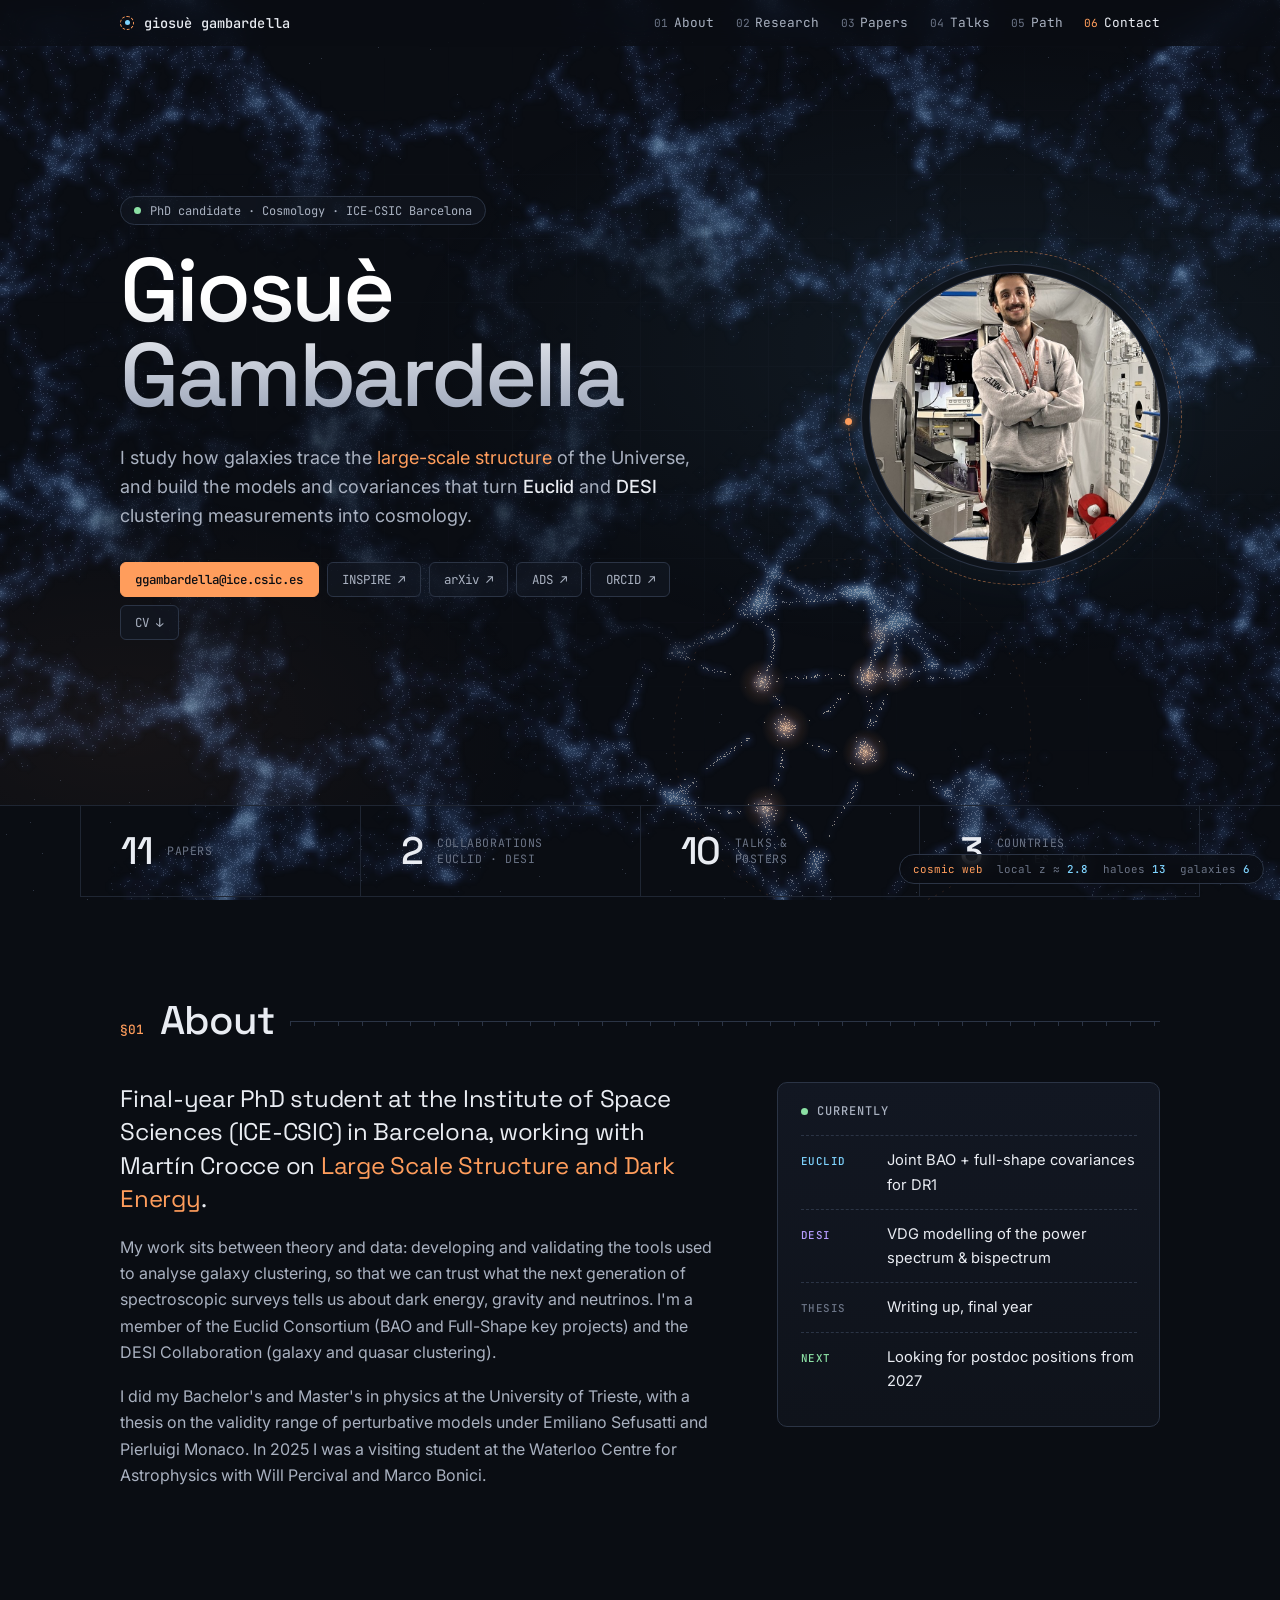
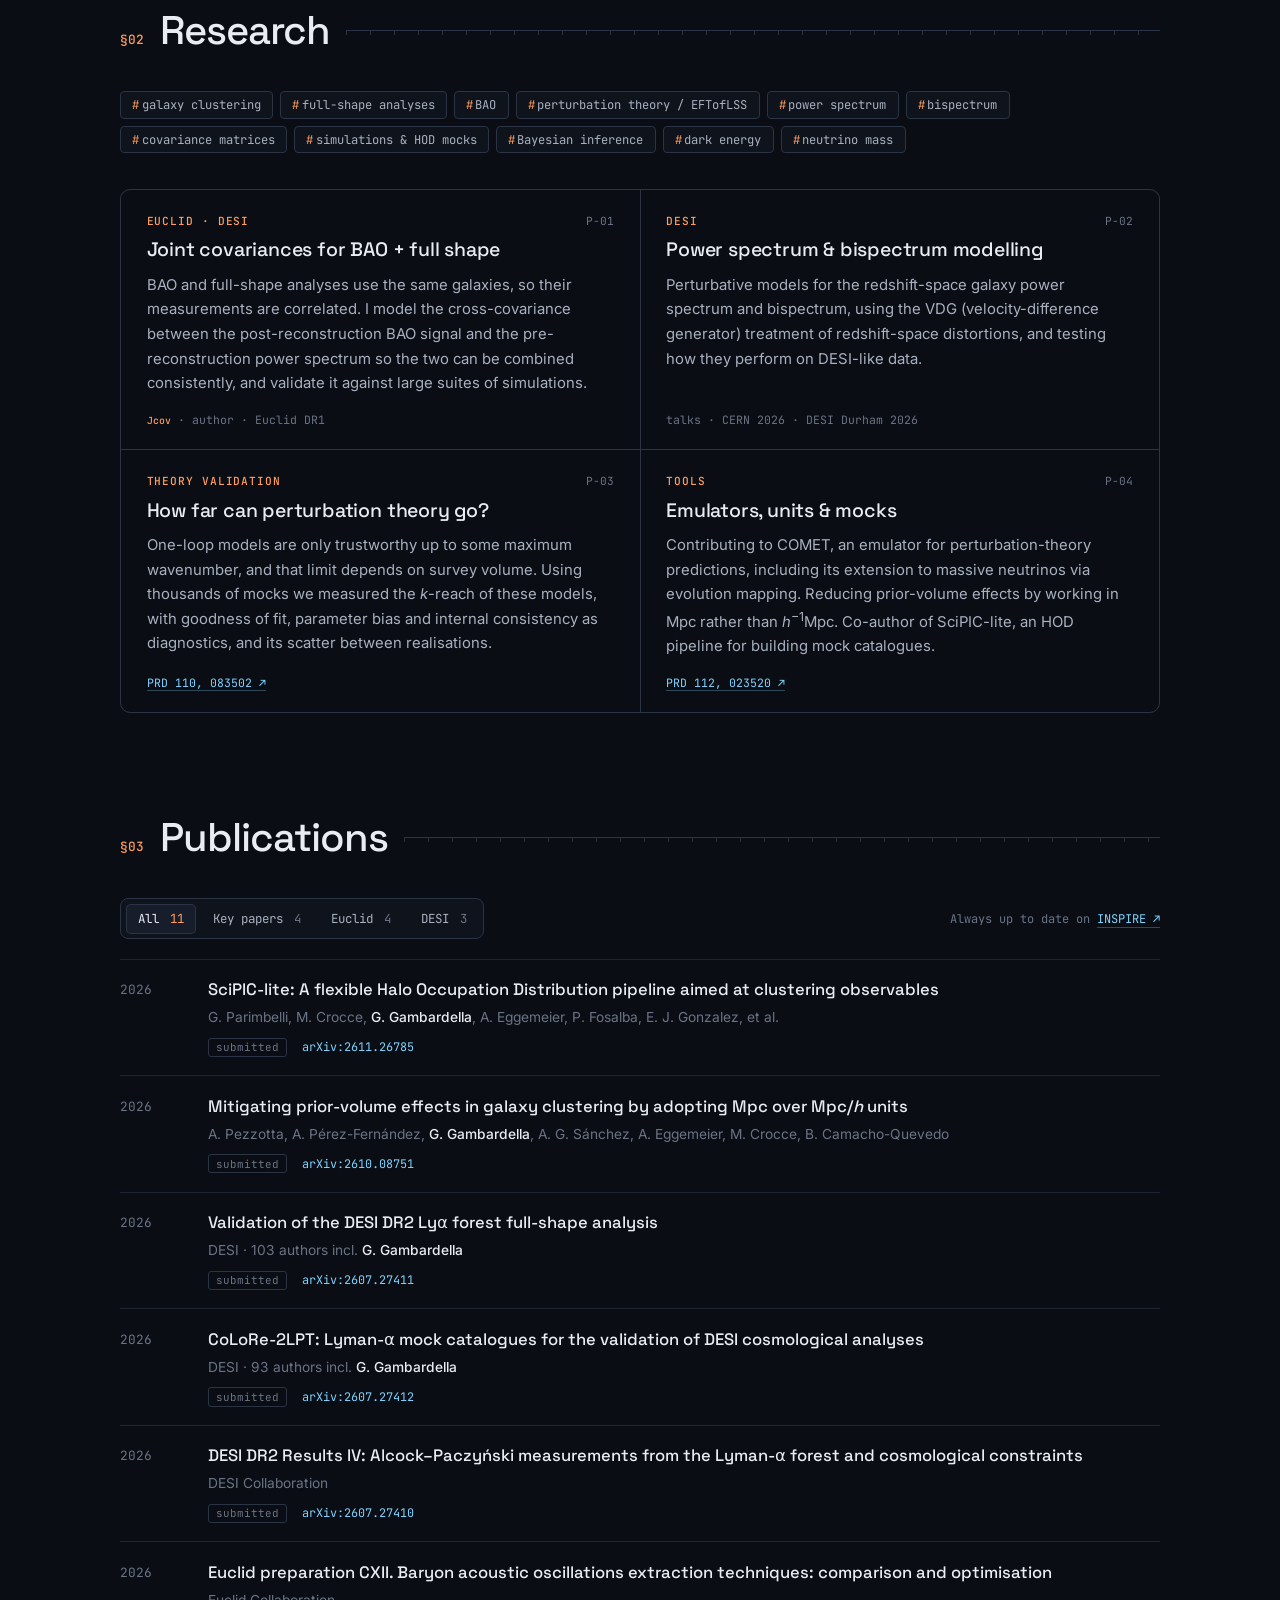
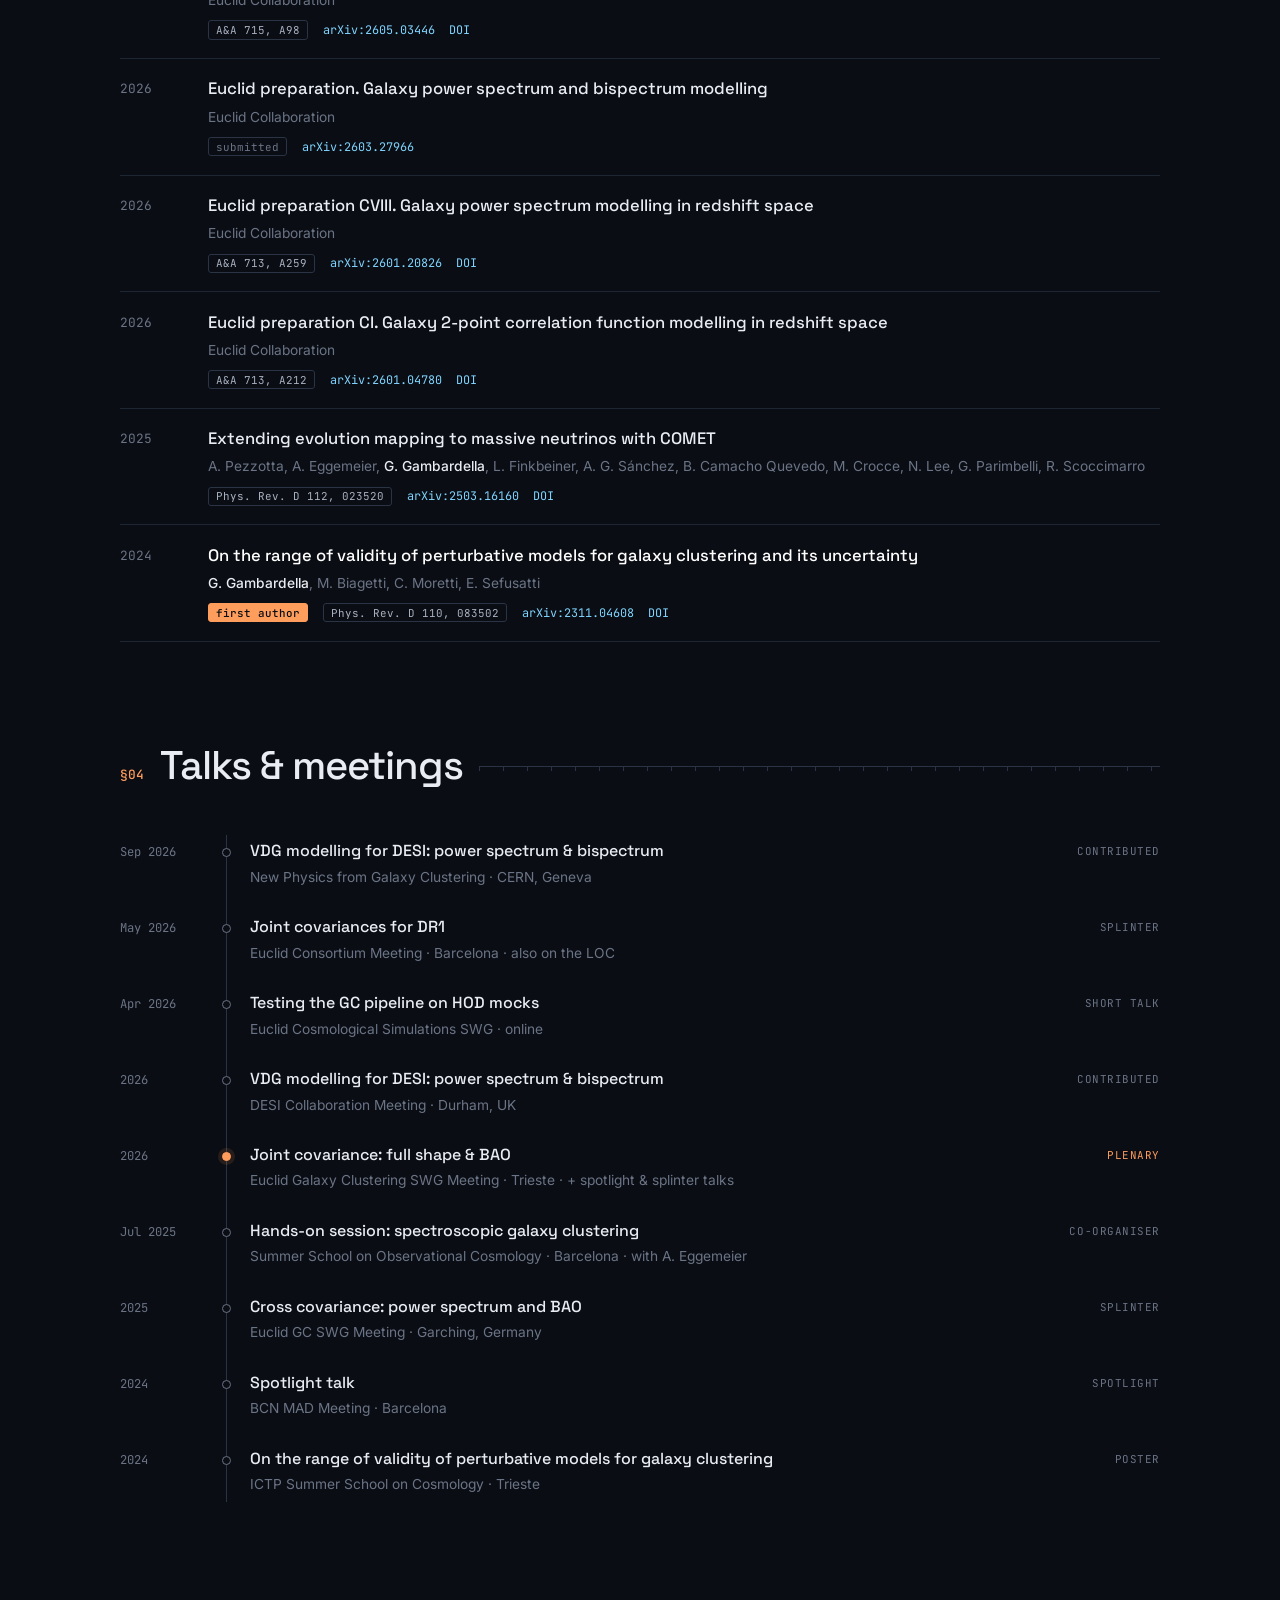
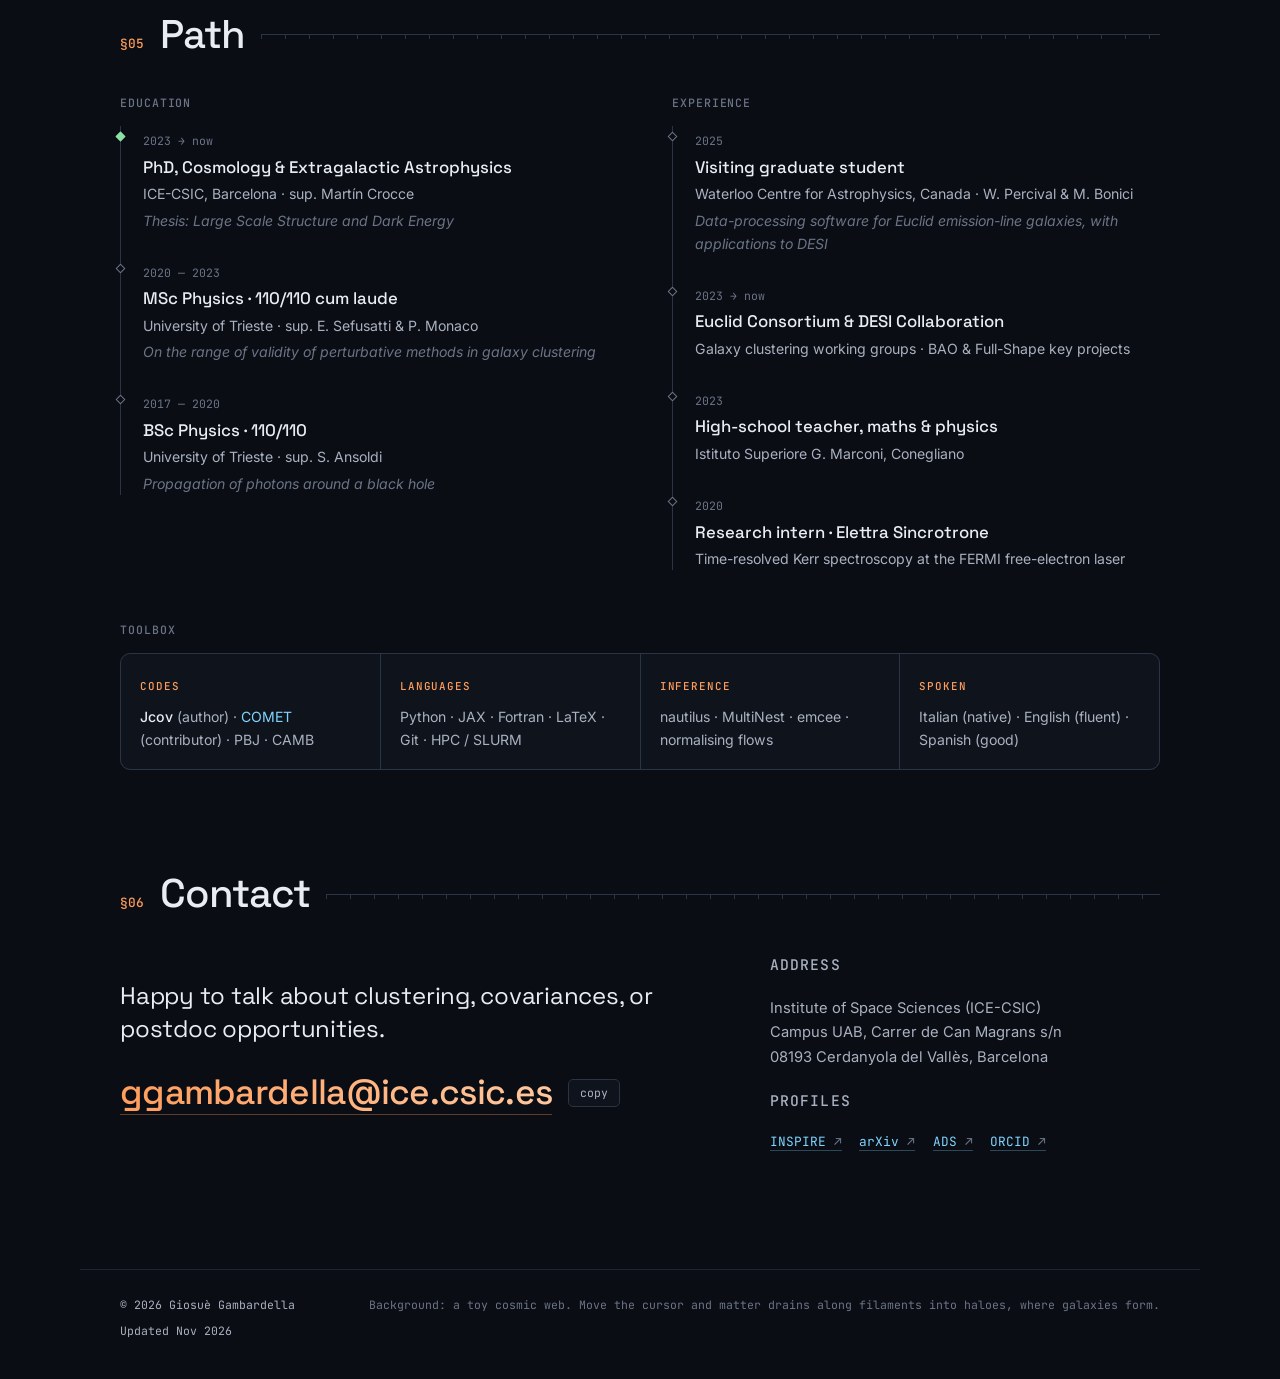
==== commit 3b453e62: "Update index.html" ====
--- a/index.html
+++ b/index.html
@@ -66,7 +66,7 @@
       <figure class="portrait-card">
         <div class="portrait">
           <!-- Put your photo in this folder as photo.jpg (square, ~800×800 px). -->
-          <img src="photo.jpg" alt="Portrait of Giosuè Gambardella" onerror="this.parentElement.classList.add('no-photo'); this.remove();">
+          <img src="profile.jpg" alt="Portrait of Giosuè Gambardella" onerror="this.parentElement.classList.add('no-photo'); this.remove();">
           <span class="initials" aria-hidden="true">GG</span>
           <span class="orbit"></span>
         </div>
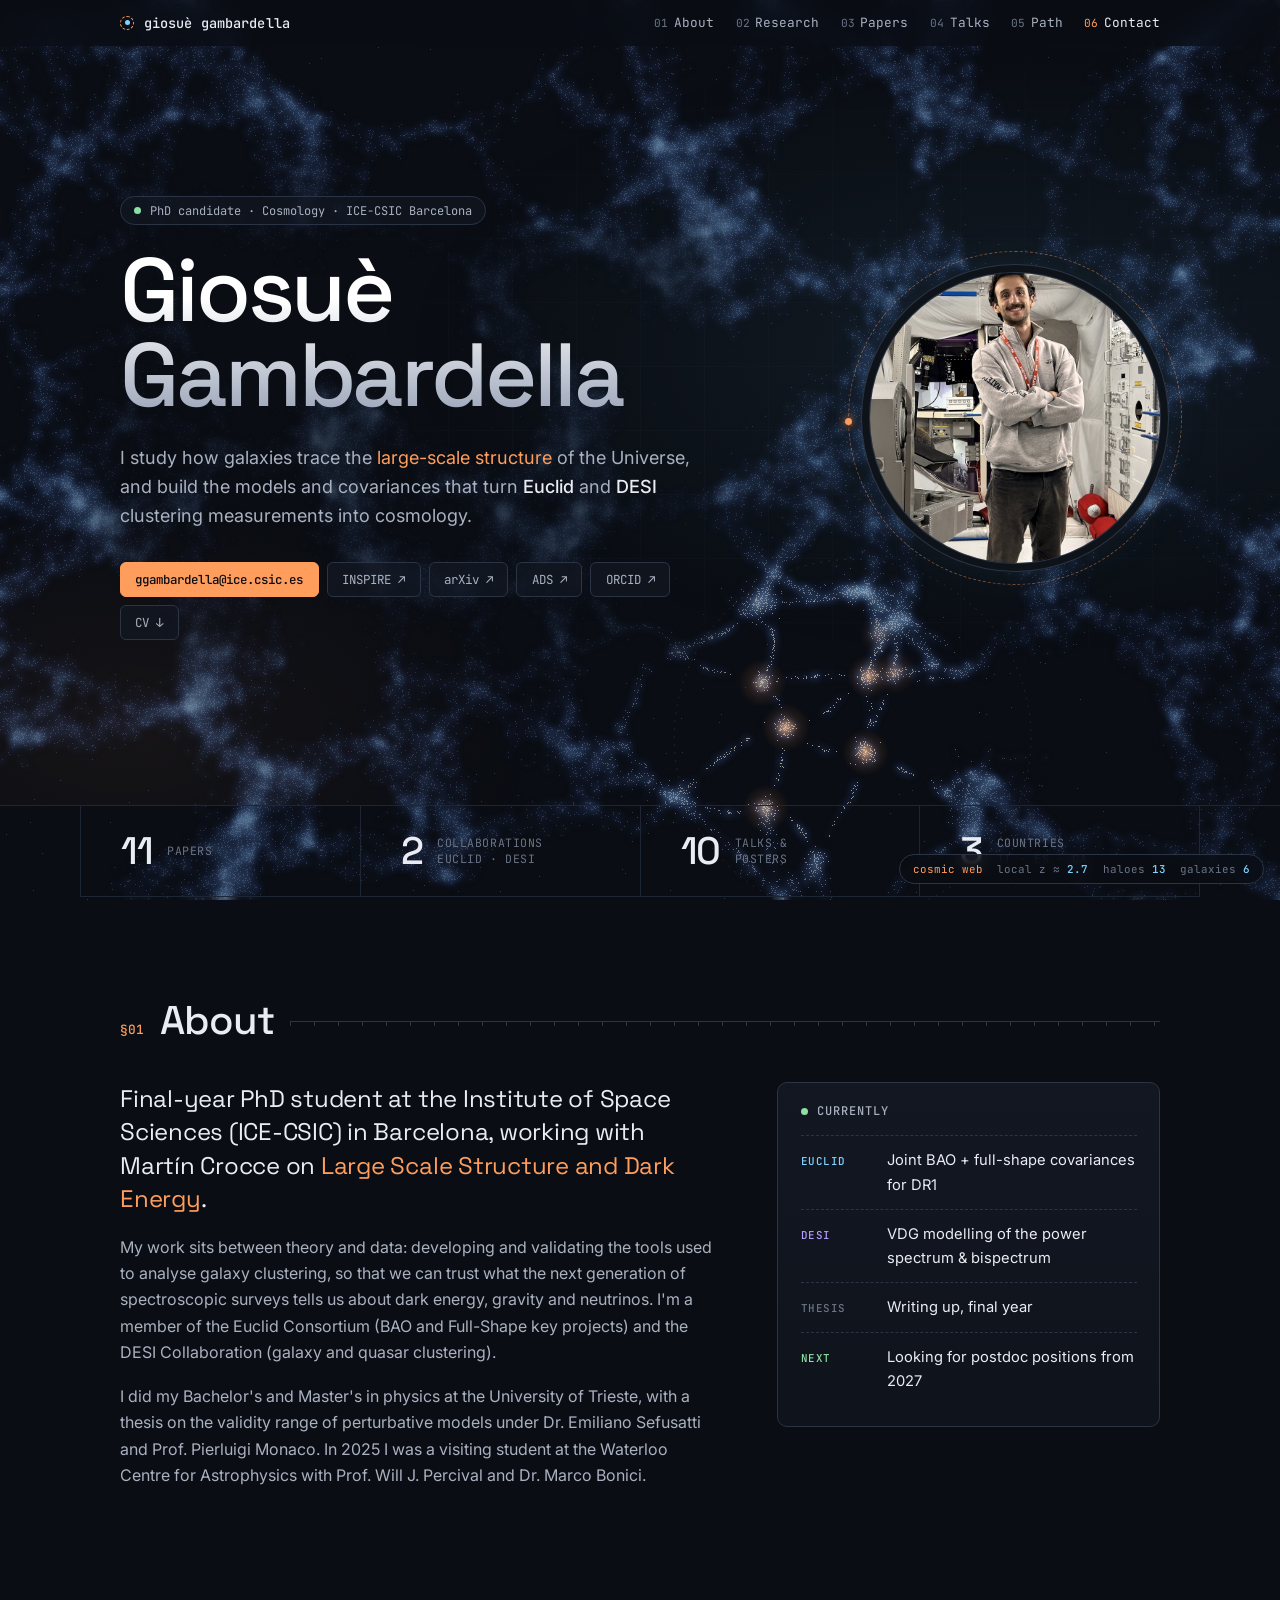
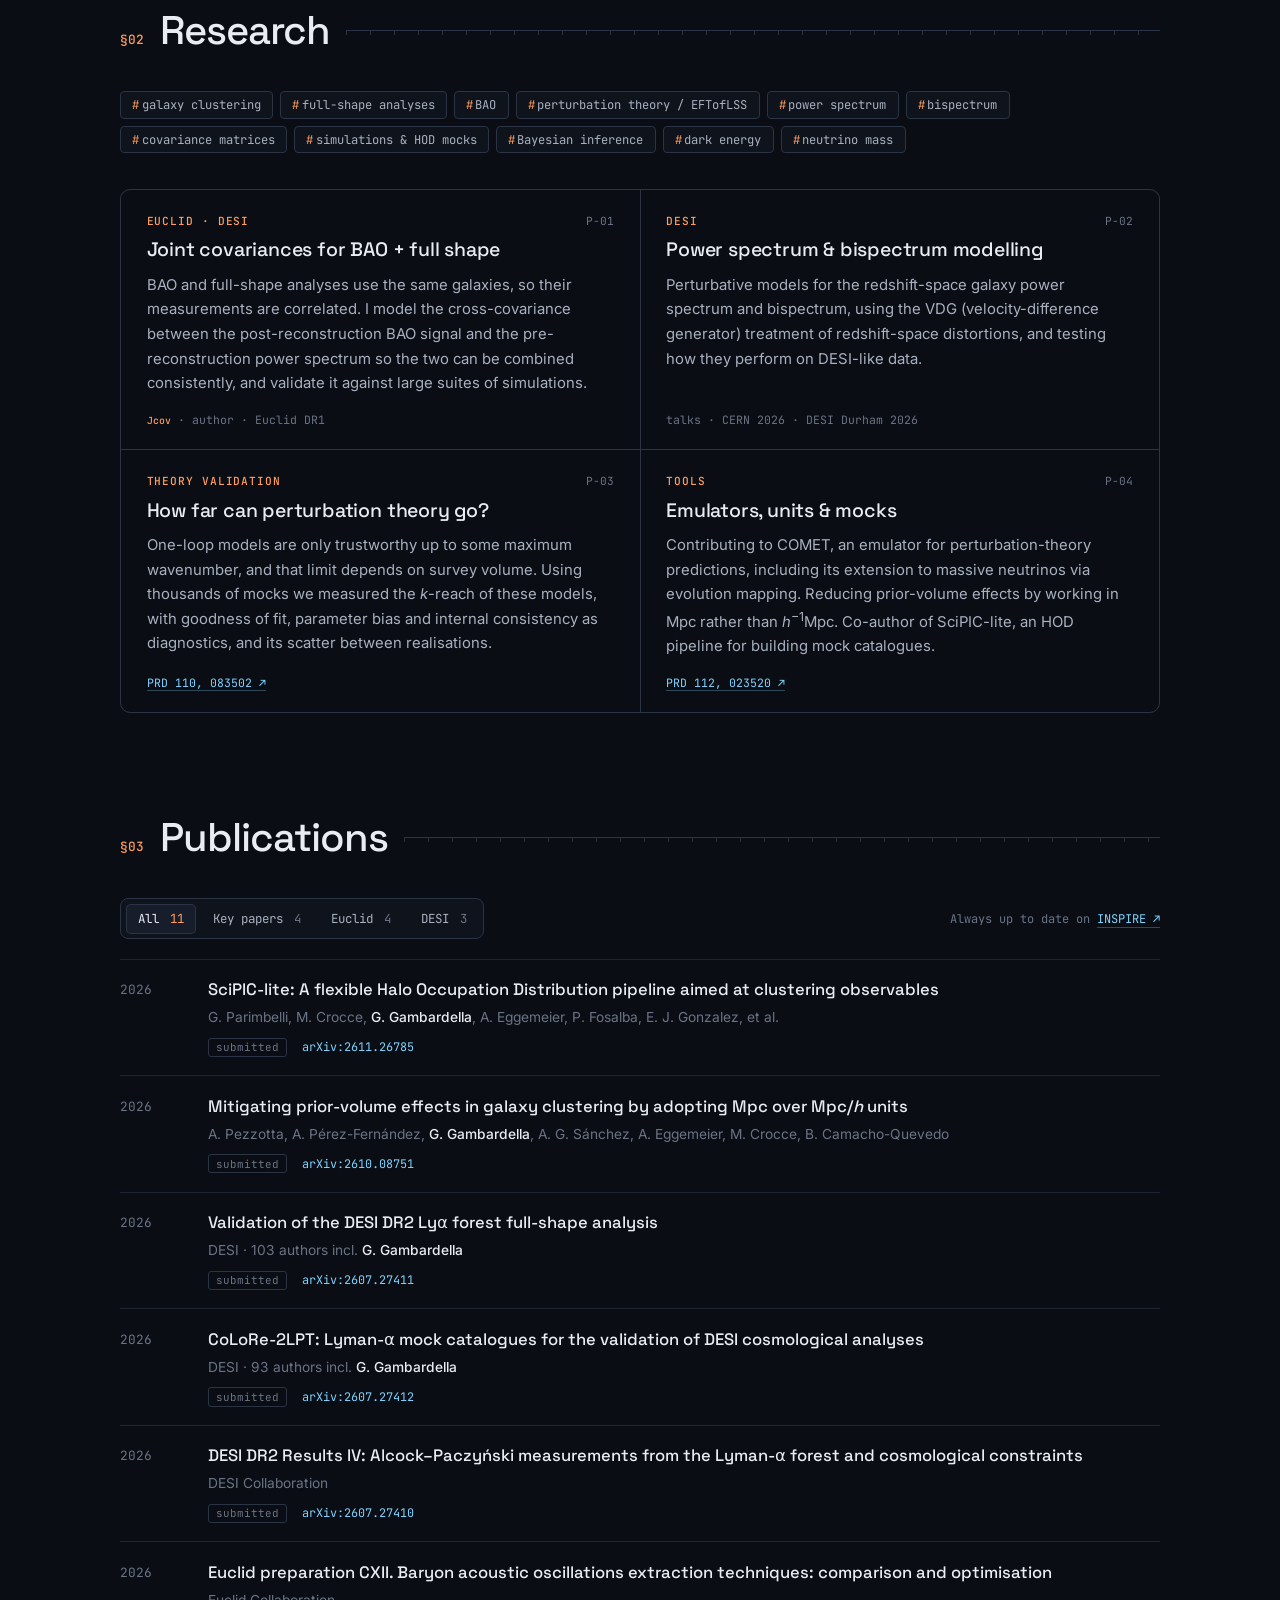
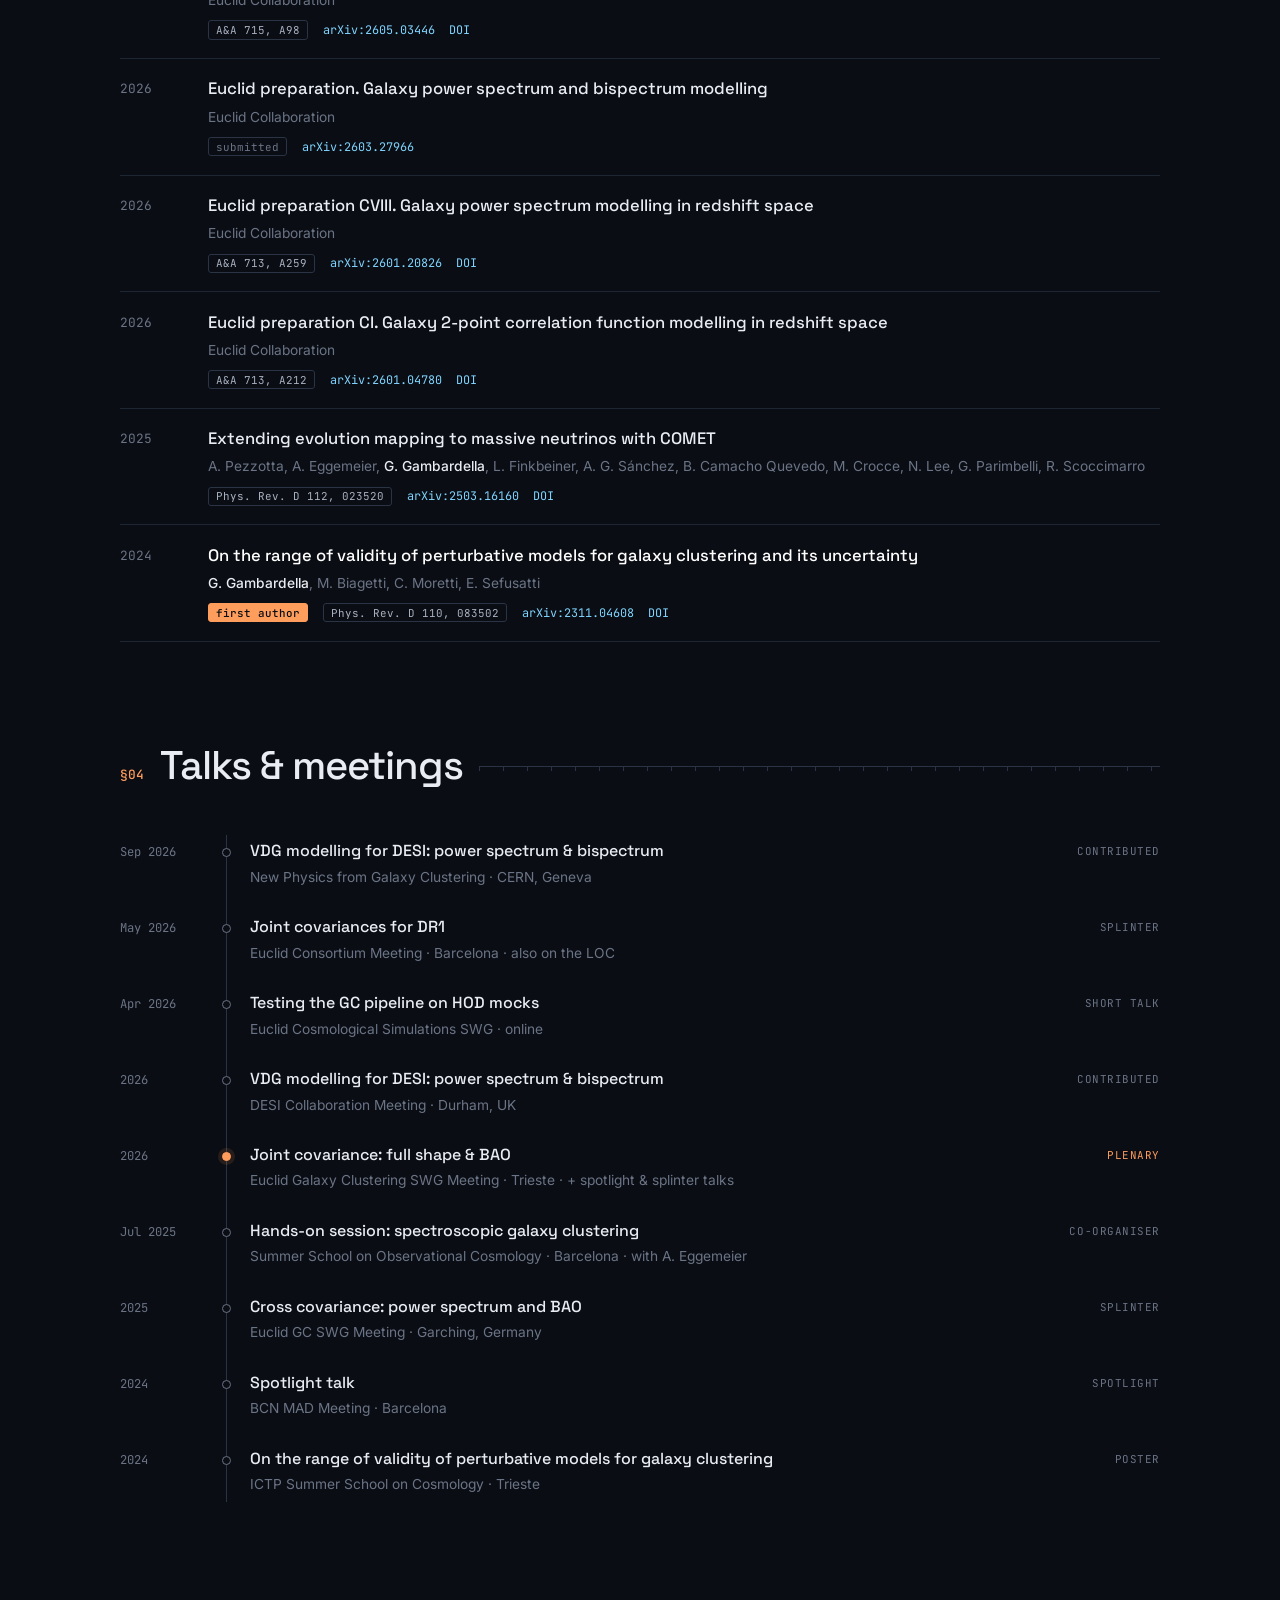
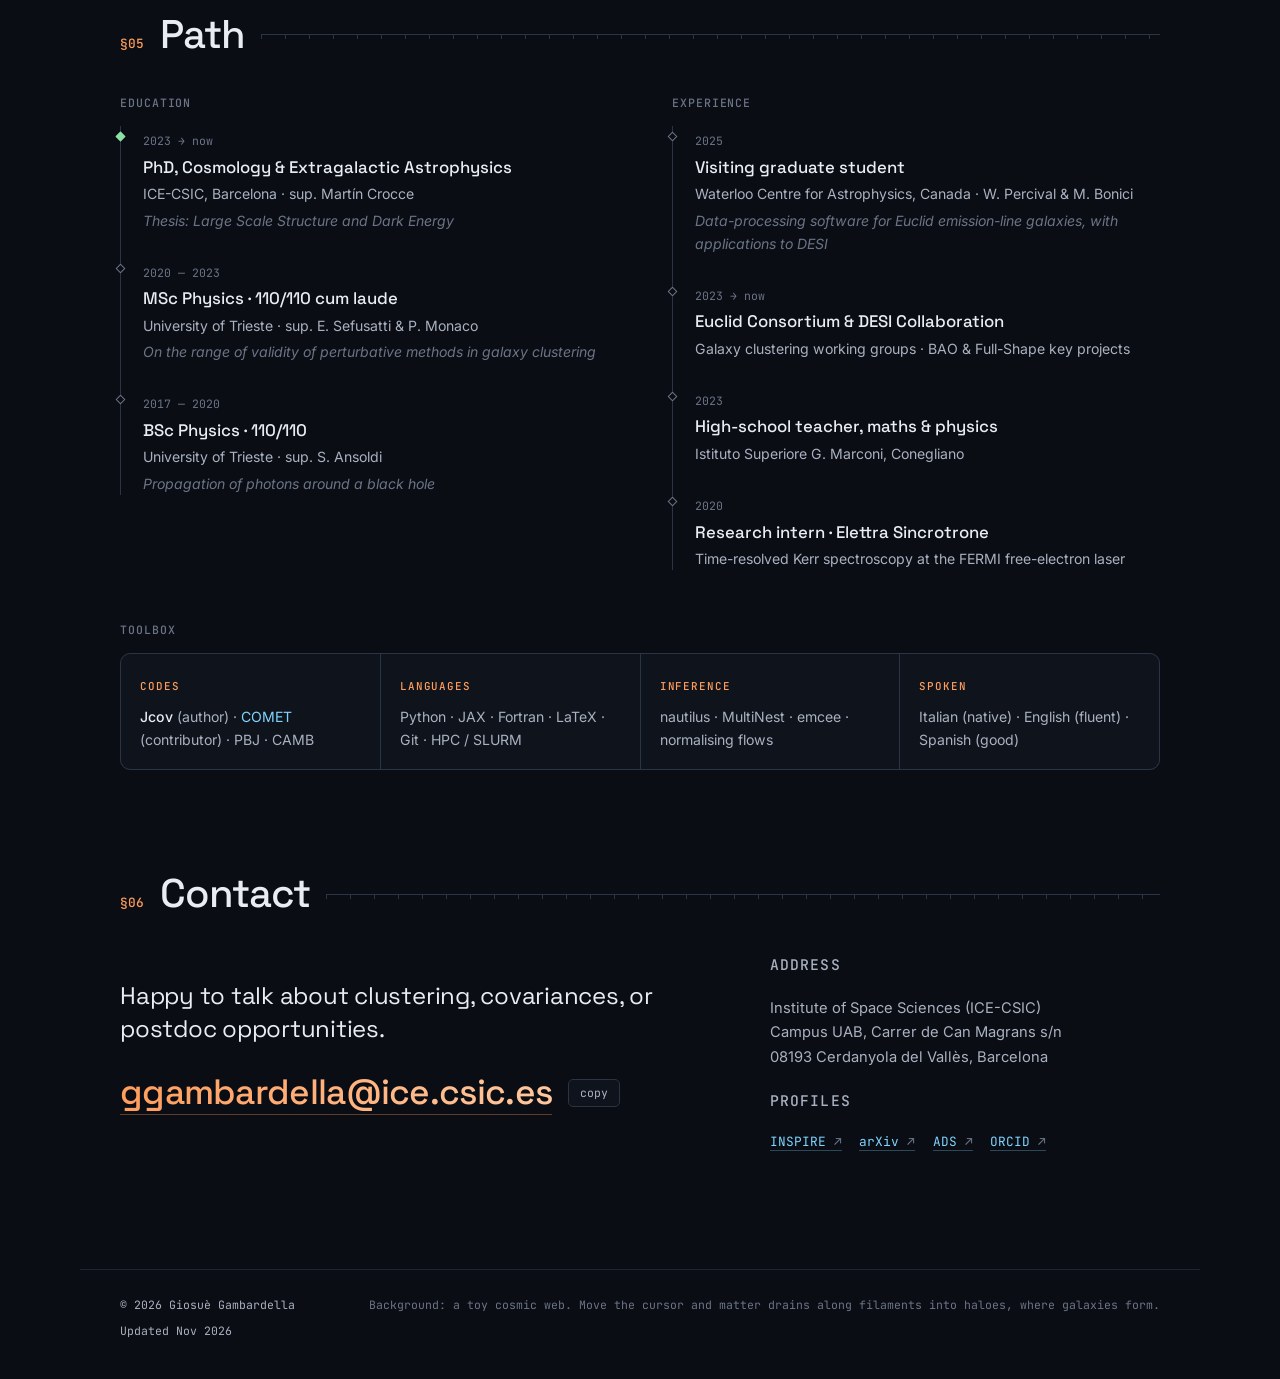
==== commit 38f26ccd: "Update titles for thesis supervisors in index.html" ====
--- a/index.html
+++ b/index.html
@@ -102,9 +102,9 @@
         </p>
         <p>
           I did my Bachelor's and Master's in physics at the University of Trieste, with a
-          thesis on the validity range of perturbative models under Emiliano Sefusatti and
-          Pierluigi Monaco. In 2025 I was a visiting student at the Waterloo Centre for
-          Astrophysics with Will Percival and Marco Bonici.
+          thesis on the validity range of perturbative models under Dr. Emiliano Sefusatti and
+          Prof. Pierluigi Monaco. In 2025 I was a visiting student at the Waterloo Centre for
+          Astrophysics with Prof. Will J. Percival and Dr. Marco Bonici.
         </p>
       </div>
 
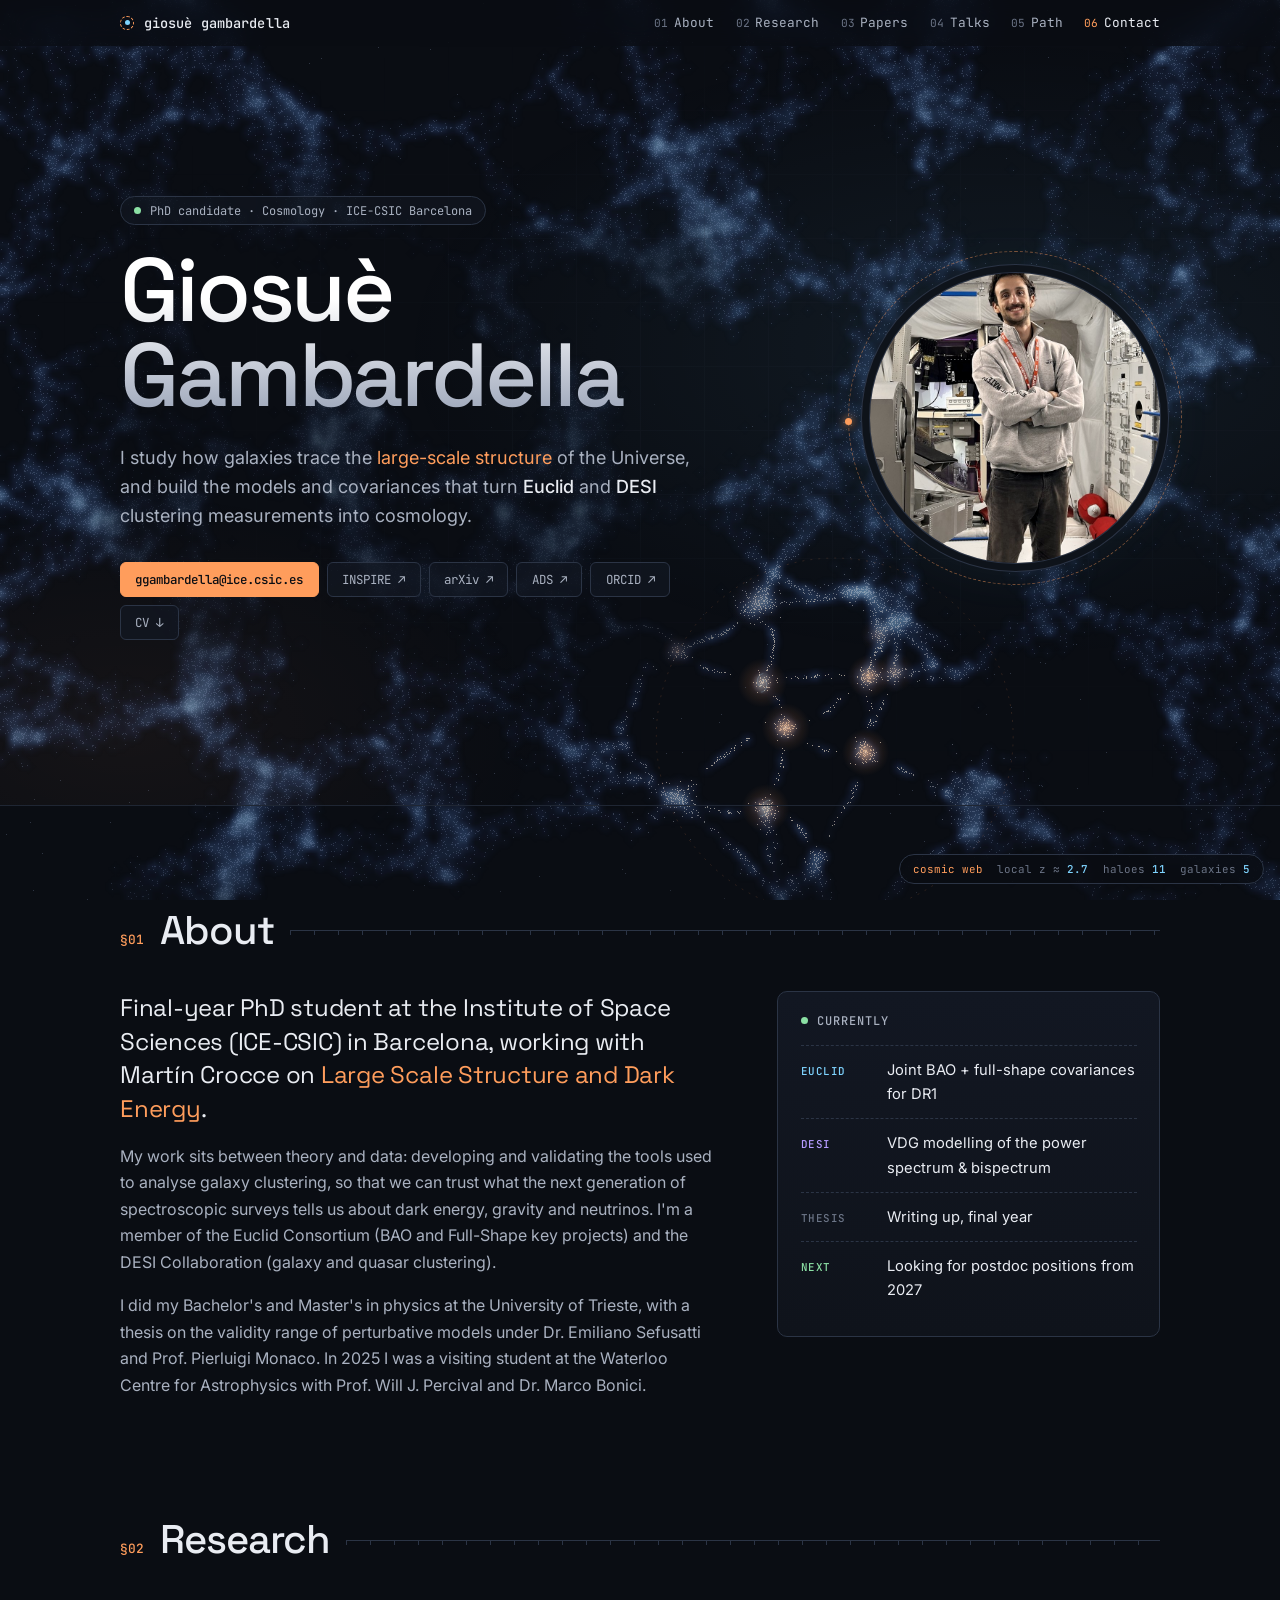
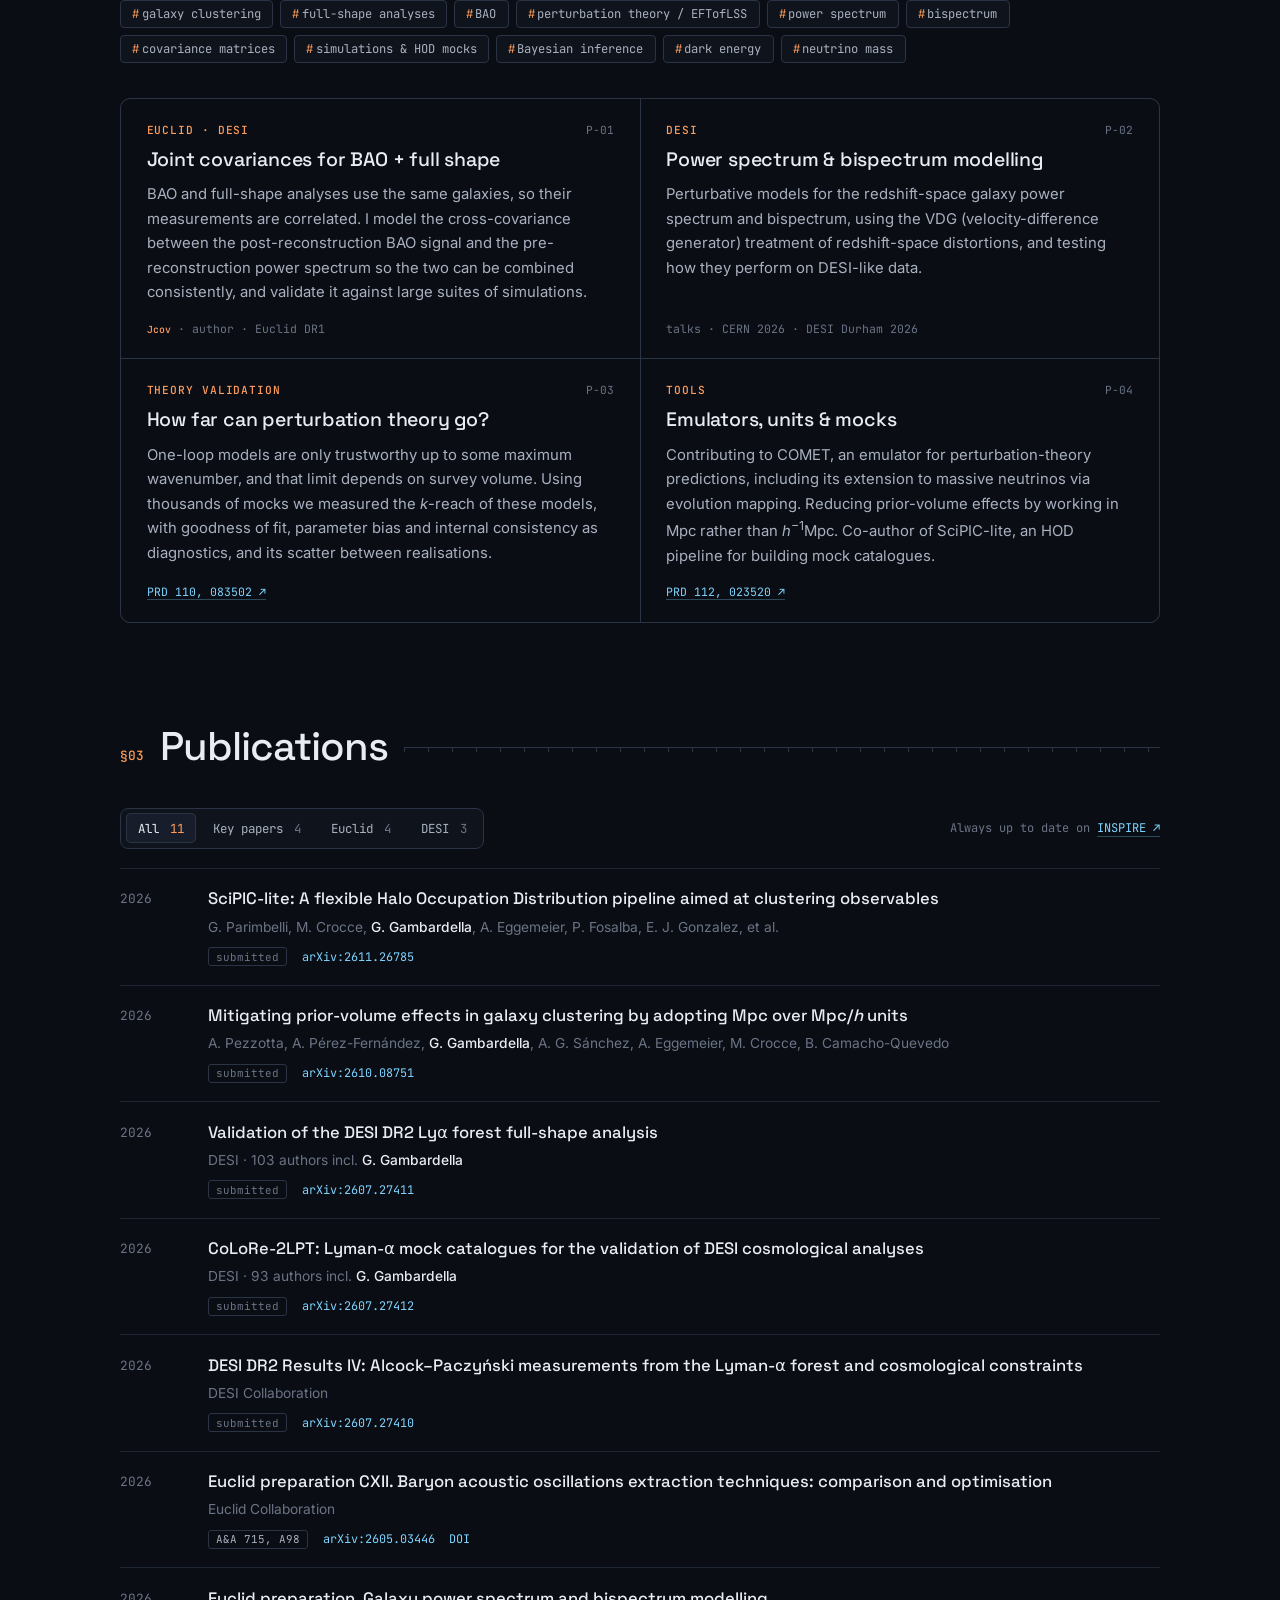
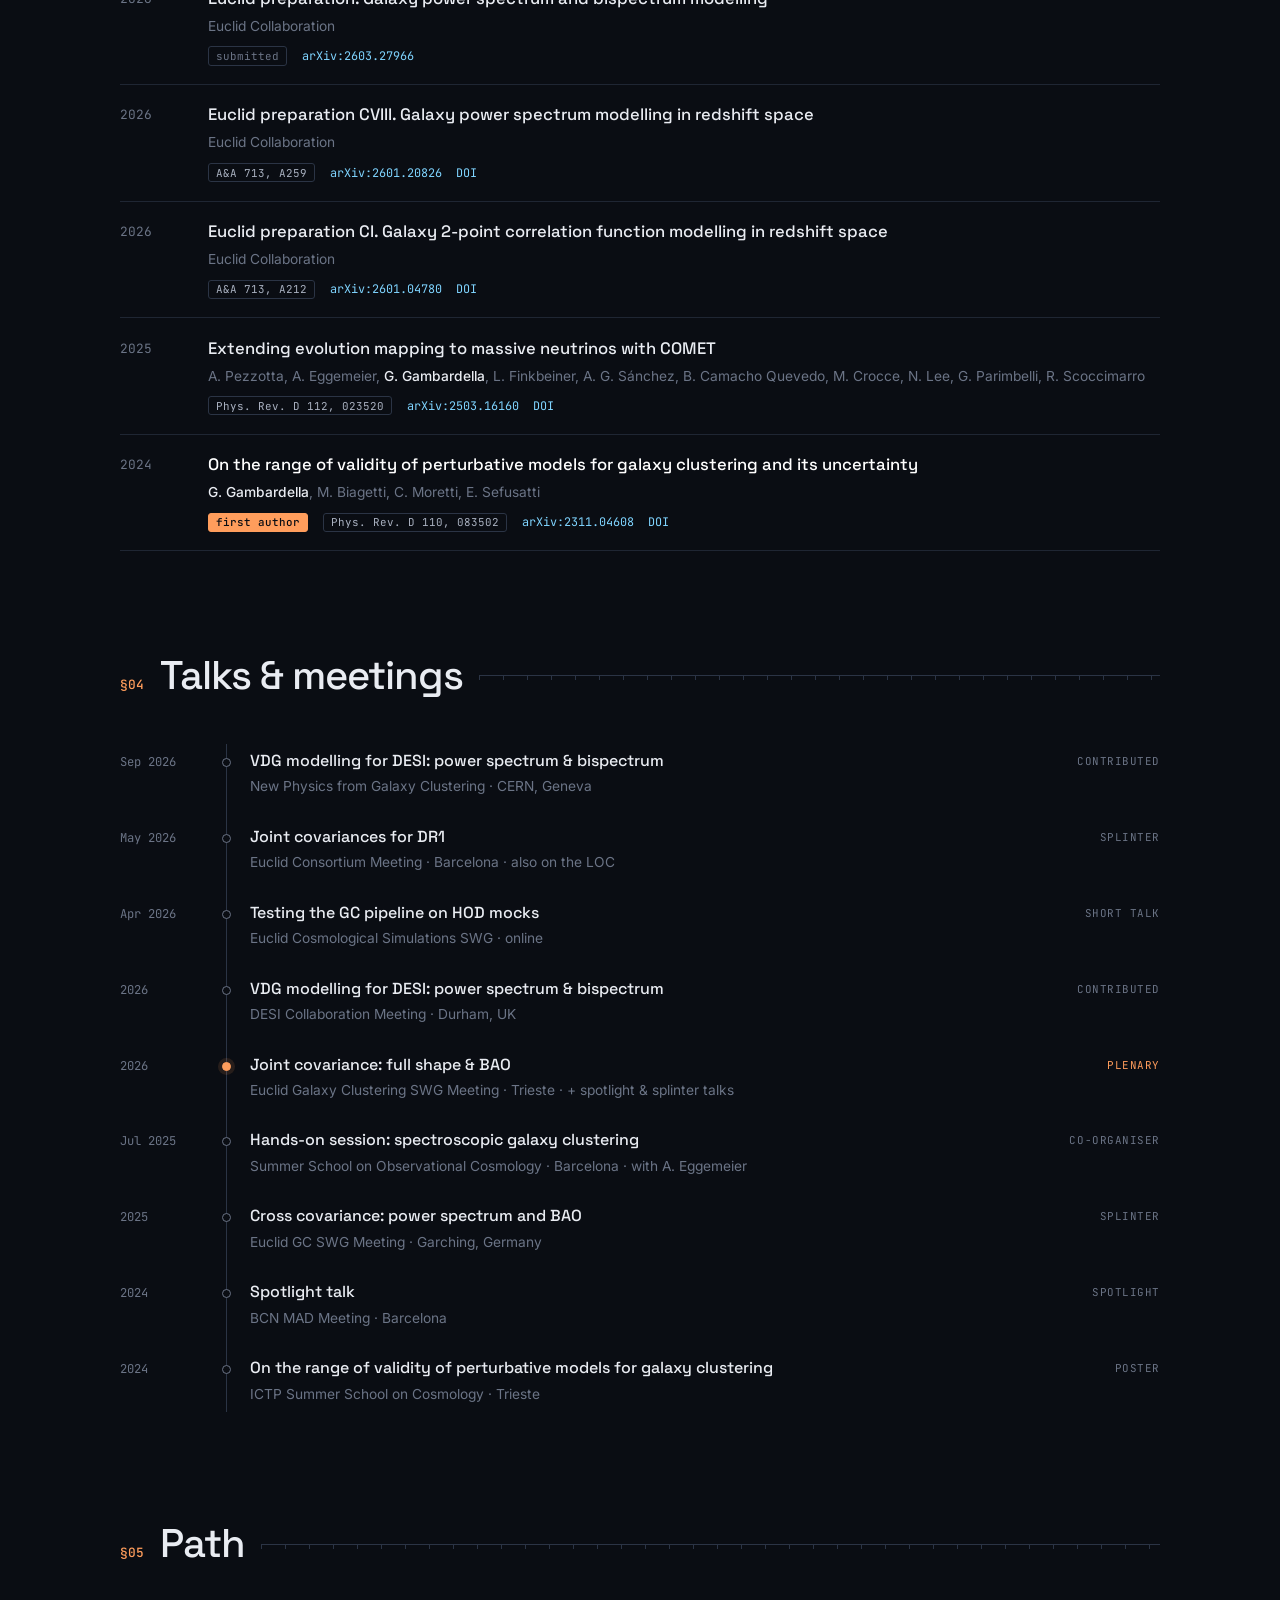
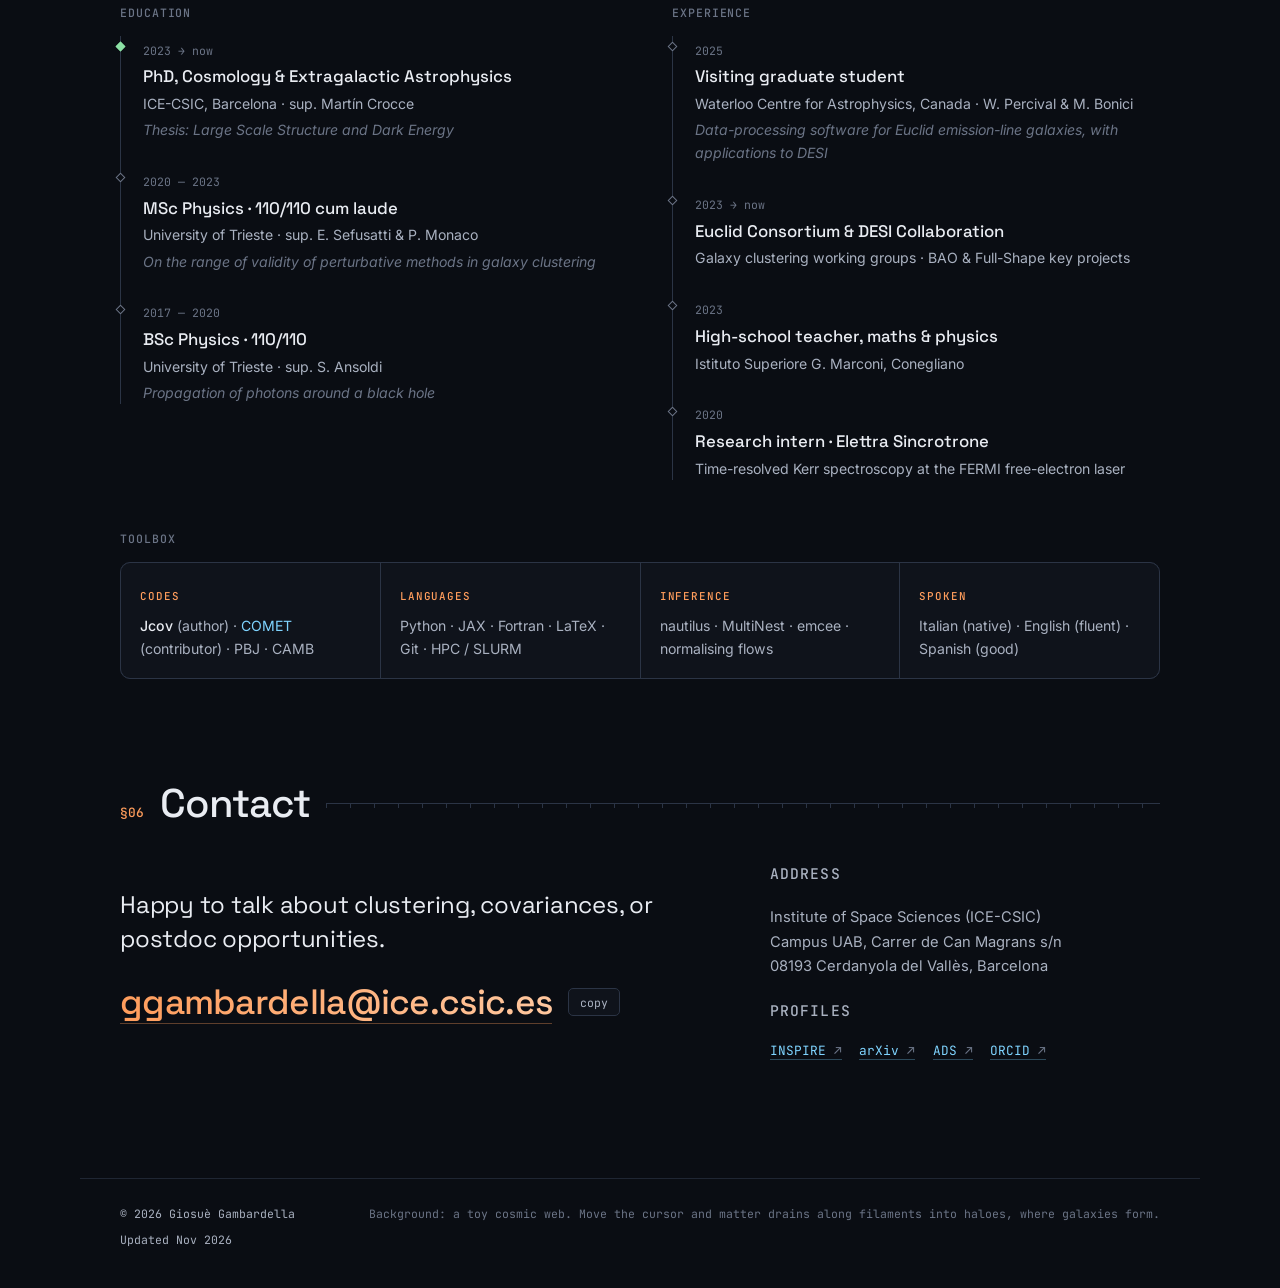
==== commit 5fc66772: "Remove stats section from index.html Removed stats section from the index.html file." ====
--- a/index.html
+++ b/index.html
@@ -75,15 +75,6 @@
 
     <div class="readout" id="readout" aria-hidden="true"></div>
   </section>
-
-  <!-- ================= STATS ================= -->
-  <section class="stats" aria-label="At a glance">
-    <div><b data-count="11">11</b><span>papers</span></div>
-    <div><b data-count="2">2</b><span>collaborations<br>Euclid · DESI</span></div>
-    <div><b data-count="10">10</b><span>talks &amp;<br>posters</span></div>
-    <div><b data-count="3">3</b><span>countries<br>IT · ES · CA</span></div>
-  </section>
-
   <!-- ================= ABOUT ================= -->
   <section class="block" id="about">
     <header class="sec-head"><span class="num">§01</span><h2>About</h2><span class="rule"></span></header>
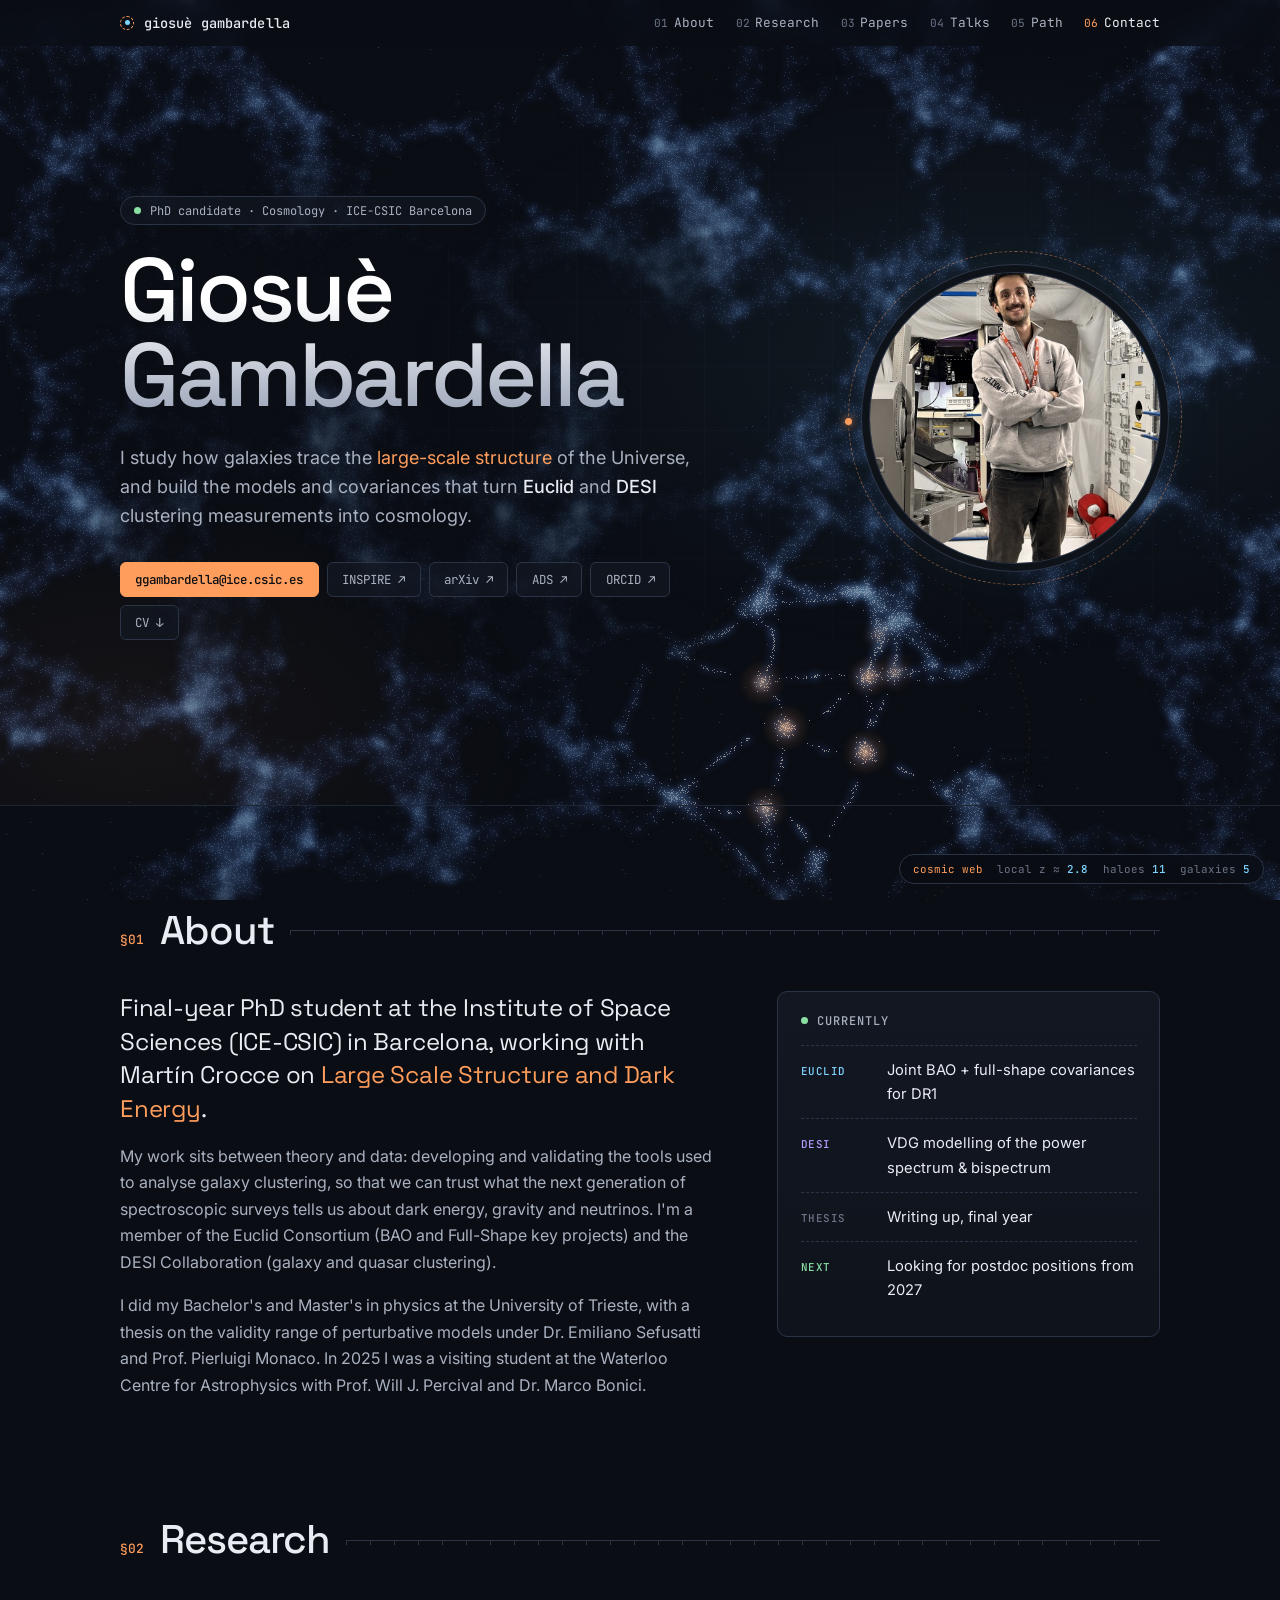
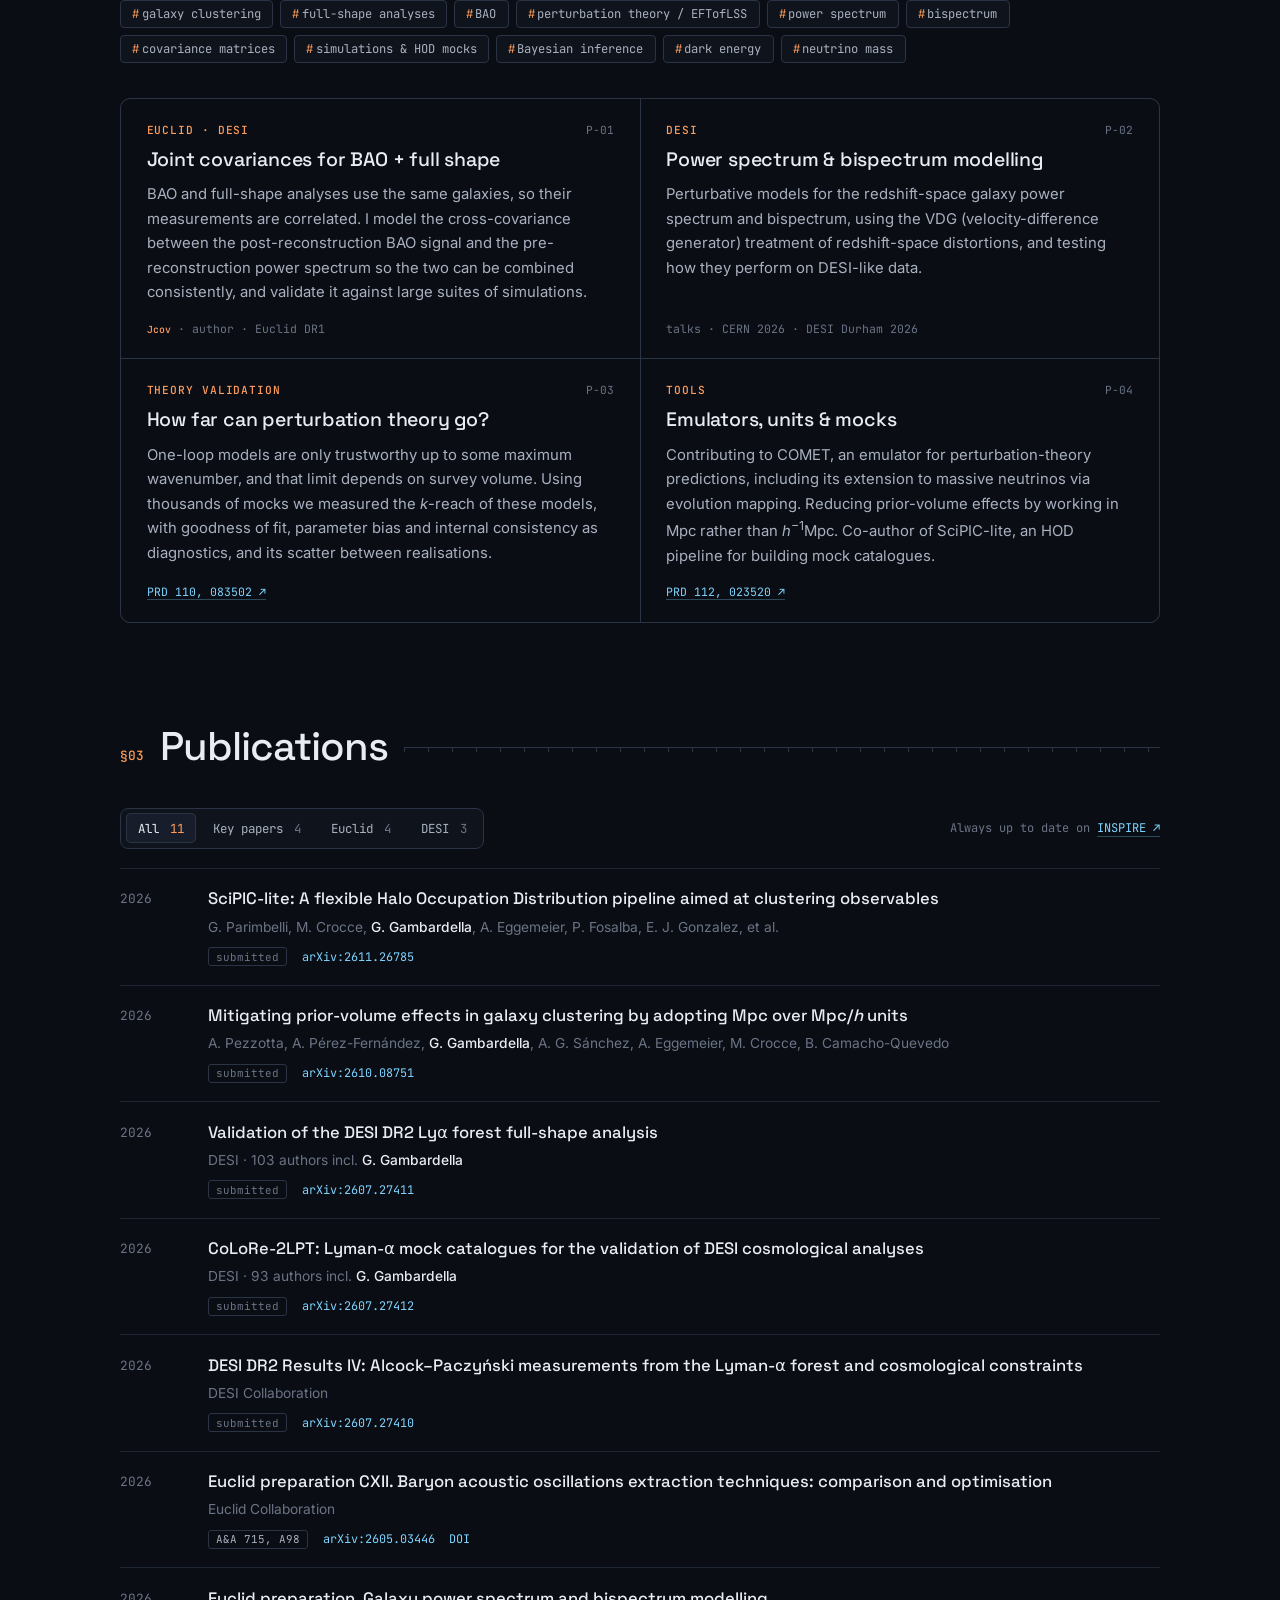
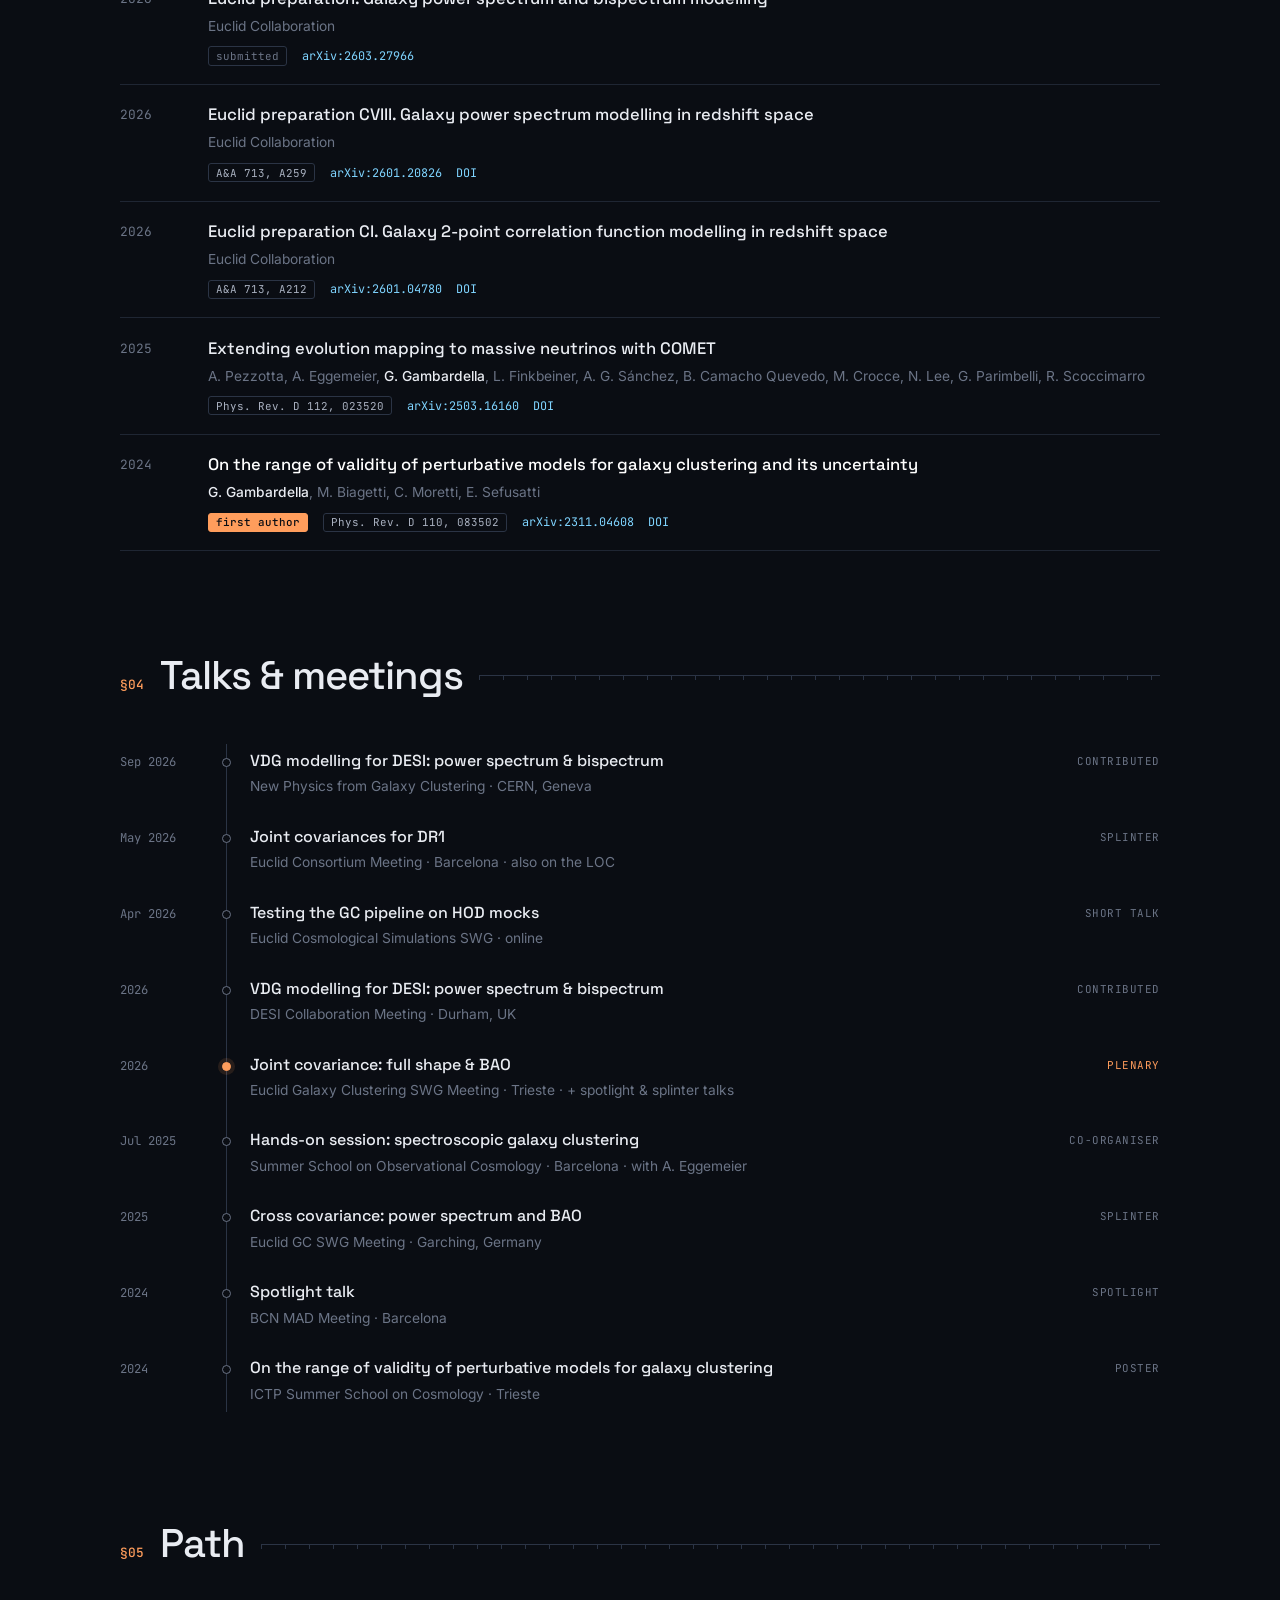
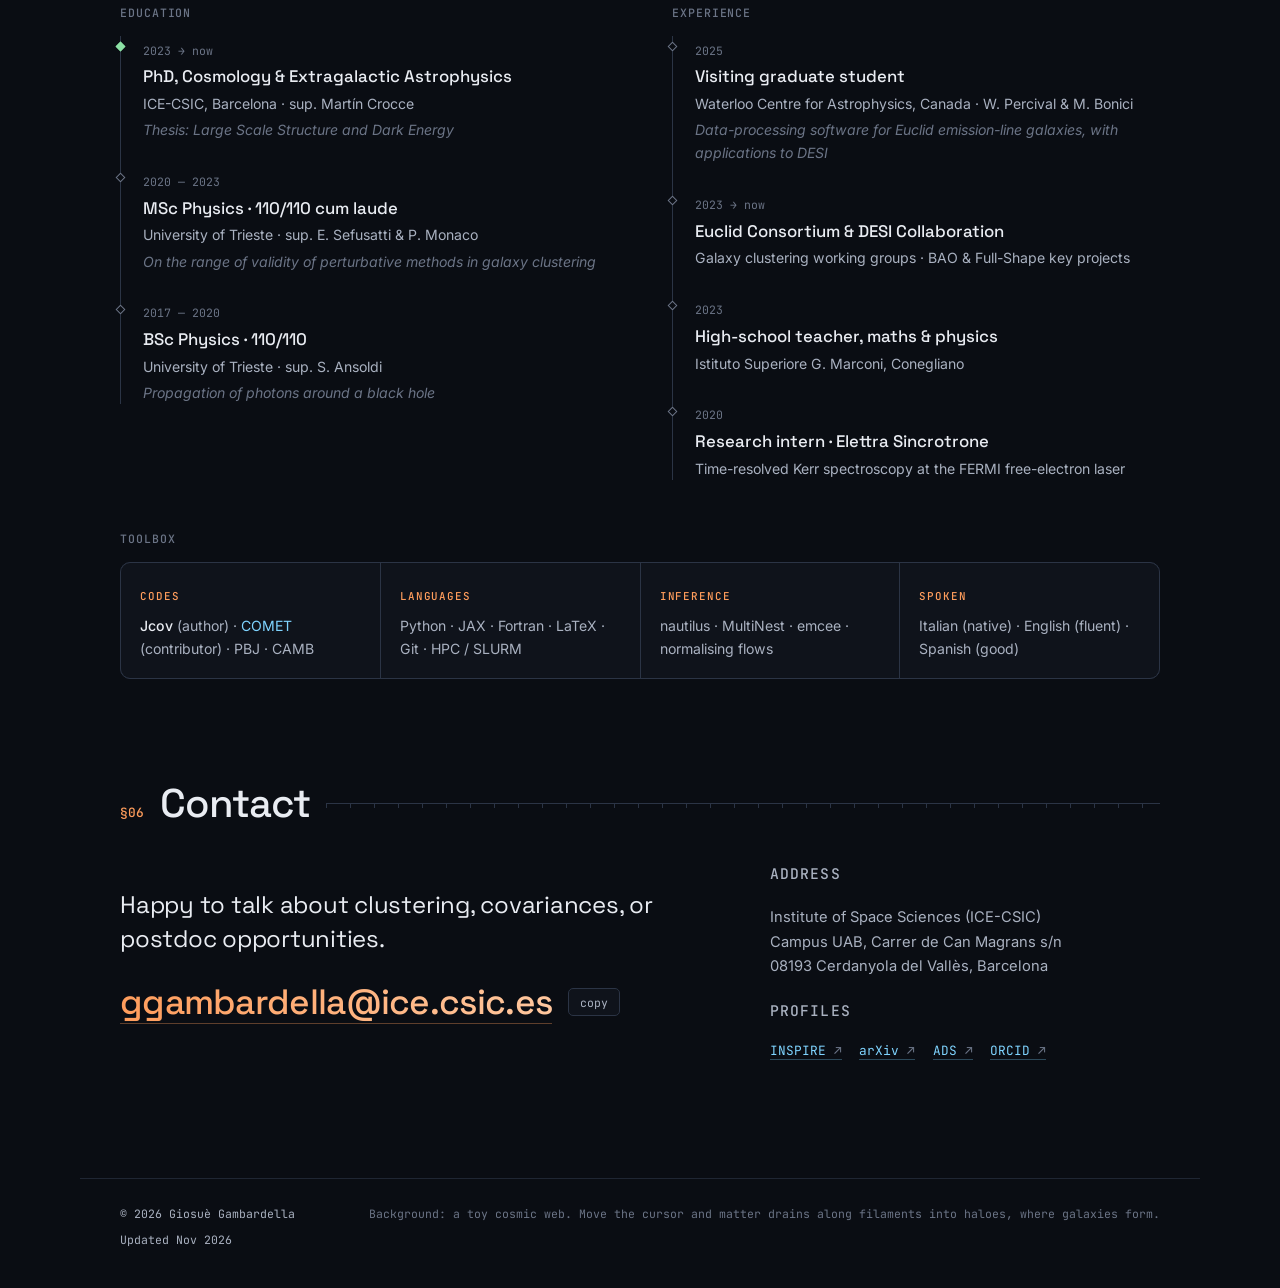
==== commit b4a2aeea: "Update index.html" ====
--- a/index.html
+++ b/index.html
@@ -3,11 +3,39 @@
 <head>
   <meta charset="utf-8">
   <meta name="viewport" content="width=device-width, initial-scale=1">
-  <title>Giosuè Gambardella · Cosmology</title>
-  <meta name="description" content="Giosuè Gambardella — PhD candidate in cosmology at ICE-CSIC, Barcelona. Galaxy clustering, perturbation theory and covariances for Euclid and DESI.">
+  <title>Giosuè Gambardella · Cosmologist, ICE-CSIC Barcelona</title>
+  <meta name="description" content="Giosuè Gambardella (Giosue Gambardella) — PhD candidate in cosmology at ICE-CSIC, Barcelona. Galaxy clustering, perturbation theory and covariances for Euclid and DESI.">
   <meta property="og:title" content="Giosuè Gambardella · Cosmology">
   <meta property="og:description" content="Galaxy clustering, perturbation theory and covariances for Euclid and DESI.">
   <meta property="og:type" content="website">
+  <link rel="canonical" href="https://ggambardella.github.io/">
+  <meta property="og:url" content="https://ggambardella.github.io/">
+  <meta name="author" content="Giosuè Gambardella">
+  <!-- Google Search Console: paste your verification tag here, e.g.
+  <meta name="google-site-verification" content="..."> -->
+  <script type="application/ld+json">
+  {
+    "@context": "https://schema.org",
+    "@type": "Person",
+    "name": "Giosuè Gambardella",
+    "alternateName": ["Giosue Gambardella", "G. Gambardella"],
+    "url": "https://ggambardella.github.io/",
+    "image": "https://ggambardella.github.io/profile.jpg",
+    "jobTitle": "PhD candidate in Cosmology",
+    "email": "mailto:ggambardella@ice.csic.es",
+    "affiliation": {
+      "@type": "Organization",
+      "name": "Institute of Space Sciences (ICE-CSIC)",
+      "url": "https://www.ice.csic.es/"
+    },
+    "alumniOf": { "@type": "CollegeOrUniversity", "name": "University of Trieste" },
+    "knowsAbout": ["Cosmology", "Large-scale structure", "Galaxy clustering", "Baryon acoustic oscillations", "Perturbation theory", "Covariance matrices", "Euclid", "DESI"],
+    "sameAs": [
+      "https://inspirehep.net/authors/2720210",
+      "https://orcid.org/0009-0001-1281-1746"
+    ]
+  }
+  </script>
   <meta name="theme-color" content="#0a0d13">
   <link rel="icon" href="data:image/svg+xml,%3Csvg xmlns='http://www.w3.org/2000/svg' viewBox='0 0 32 32'%3E%3Crect width='32' height='32' rx='7' fill='%230a0d13'/%3E%3Ccircle cx='16' cy='16' r='10' fill='none' stroke='%23ff9d5c' stroke-width='1.6' stroke-dasharray='2.5 2.5'/%3E%3Ccircle cx='16' cy='16' r='2.6' fill='%237fd4ff'/%3E%3C/svg%3E">
   <link rel="preconnect" href="https://fonts.googleapis.com">
@@ -65,7 +93,7 @@
 
       <figure class="portrait-card">
         <div class="portrait">
-          <!-- Put your photo in this folder as photo.jpg (square, ~800×800 px). -->
+          <!-- Photo: profile.jpg in this folder (square works best). -->
           <img src="profile.jpg" alt="Portrait of Giosuè Gambardella" onerror="this.parentElement.classList.add('no-photo'); this.remove();">
           <span class="initials" aria-hidden="true">GG</span>
           <span class="orbit"></span>
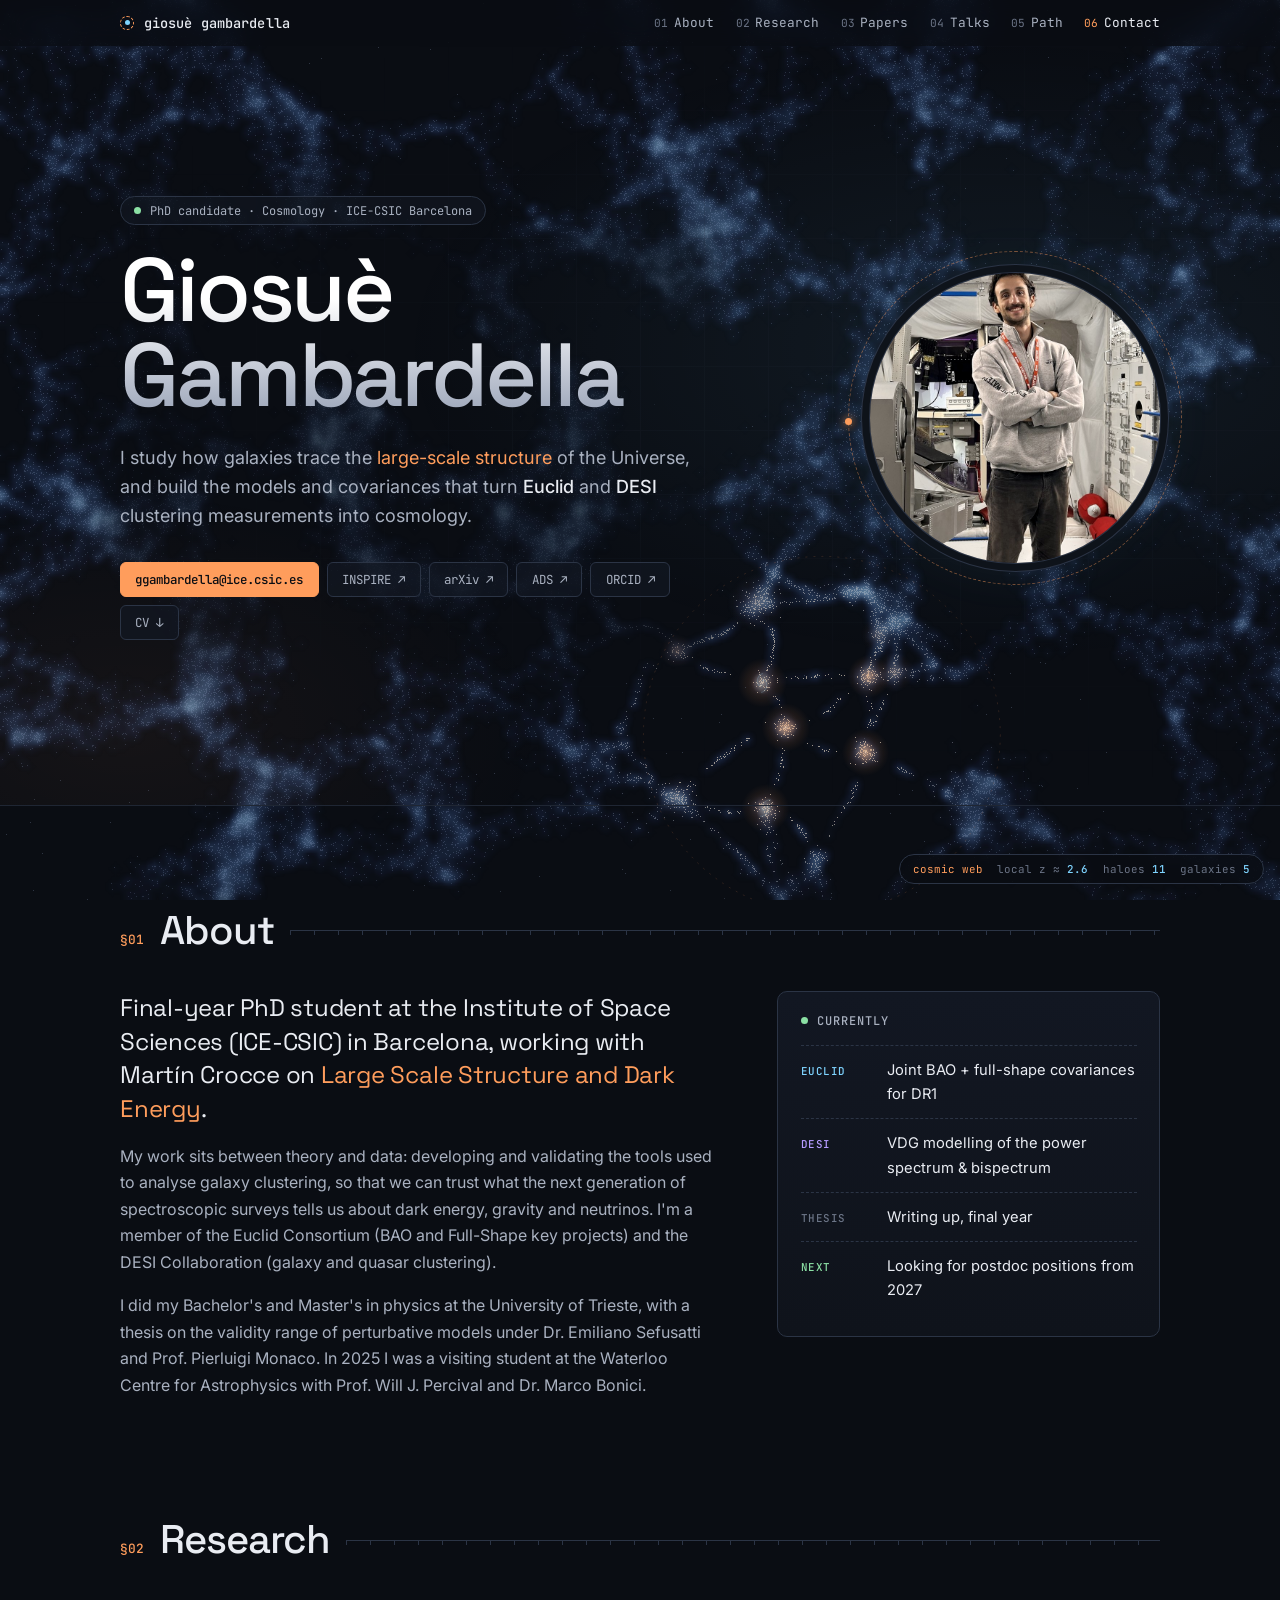
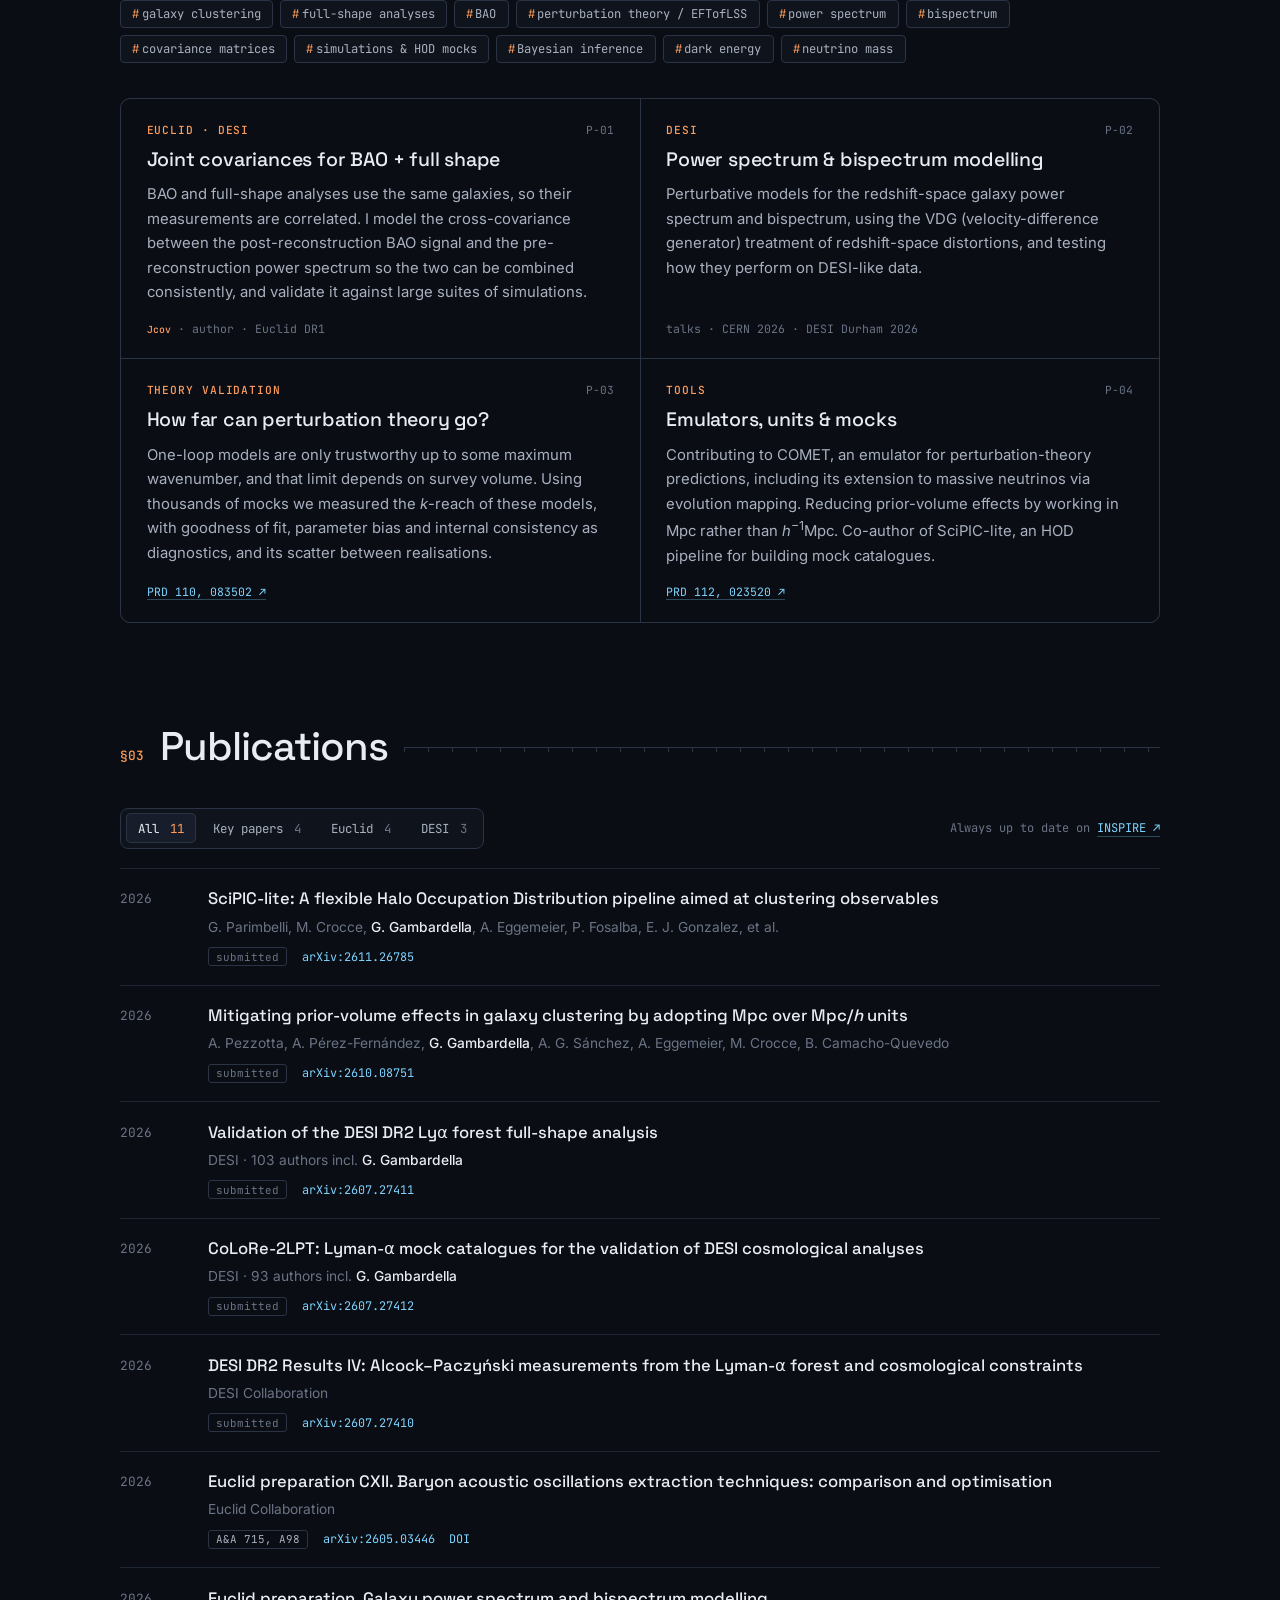
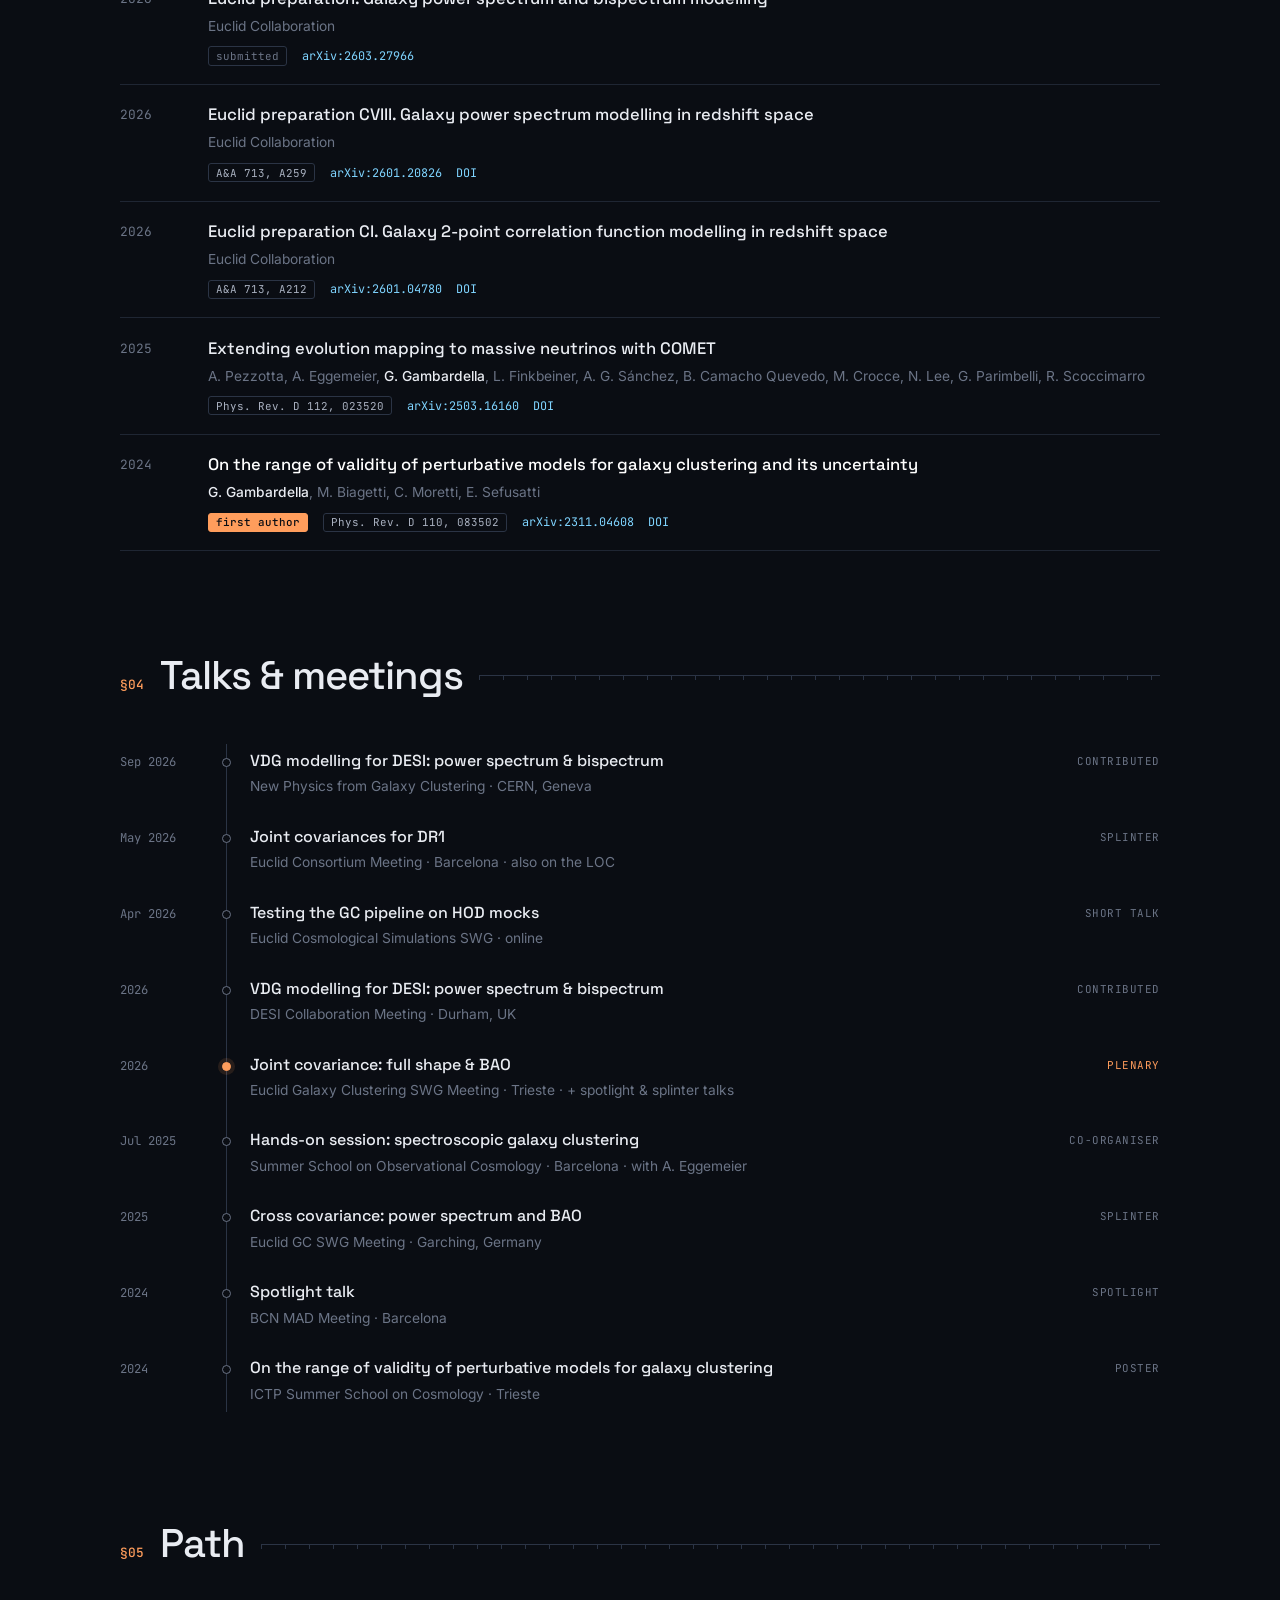
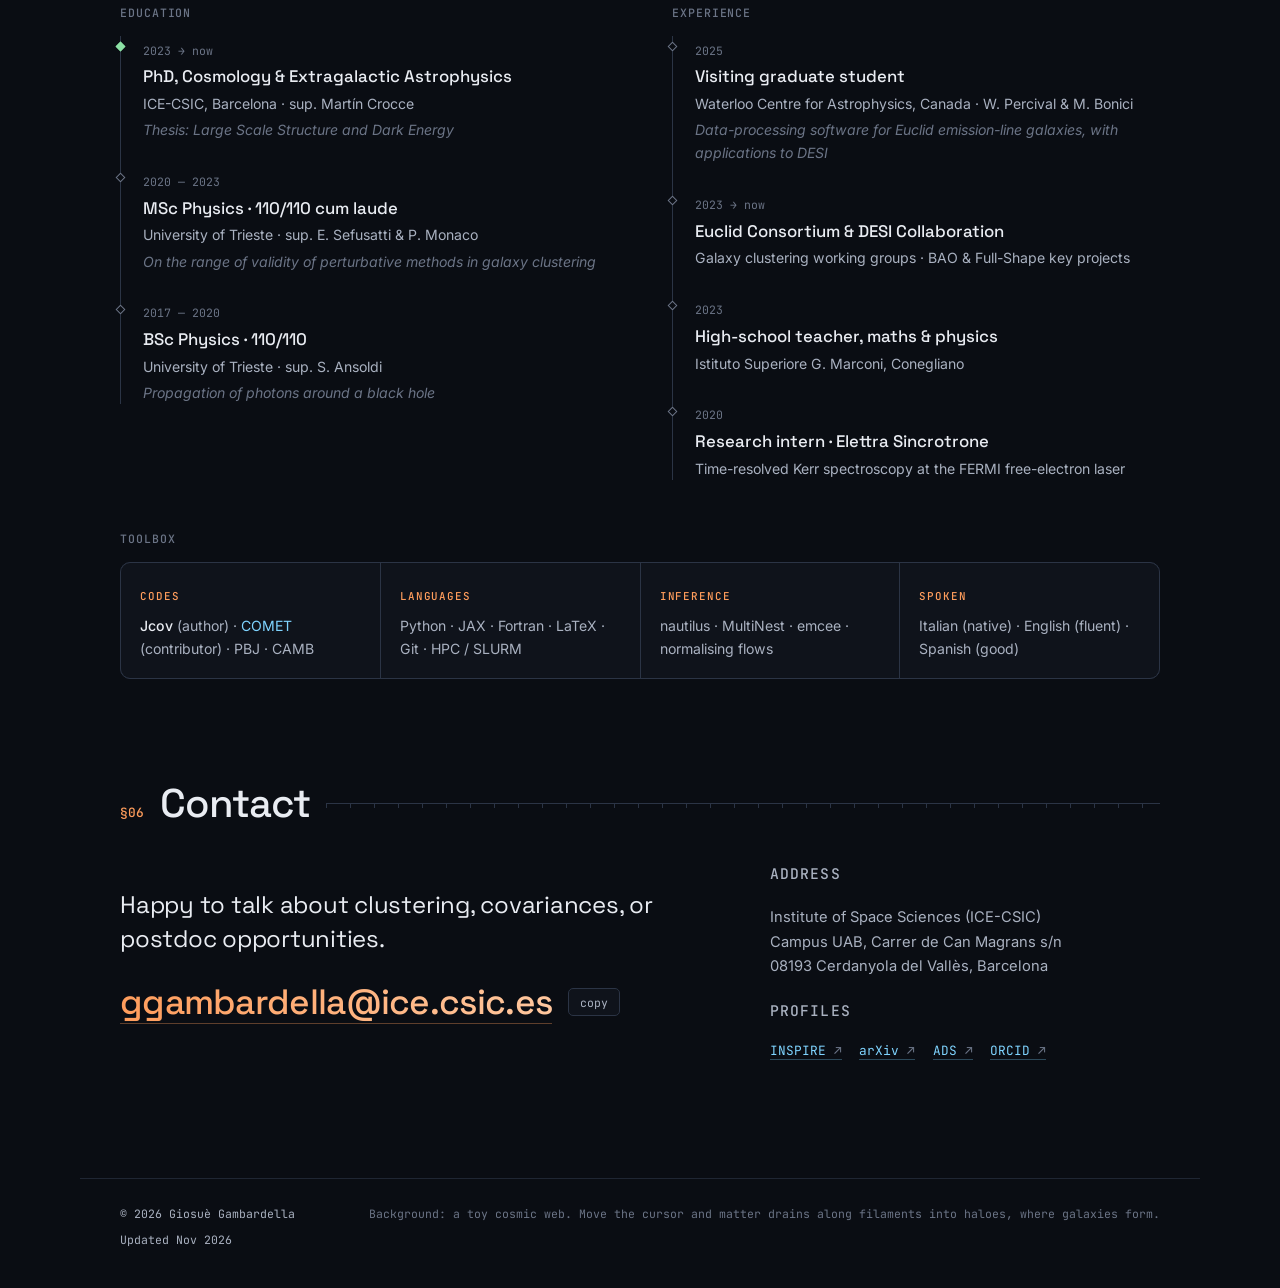
==== commit c3ef983b: "Update index.html" ====
--- a/index.html
+++ b/index.html
@@ -87,7 +87,7 @@
           <li><a class="btn" href="https://ui.adsabs.harvard.edu/search/q=author%3A%22Gambardella%2C%20Giosu%C3%A8%22&amp;sort=date%20desc">ADS ↗</a></li>
           <li><a class="btn" href="https://orcid.org/0009-0001-1281-1746">ORCID ↗</a></li>
           <!-- <li><a class="btn" href="https://github.com/YOUR-USERNAME">GitHub ↗</a></li> -->
-          <li><a class="btn" href="cv.pdf">CV ↓</a></li>
+          <li><a class="btn" href="Cv_Giosuè_Gambardella.pdf">CV ↓</a></li>
         </ul>
       </div>
 
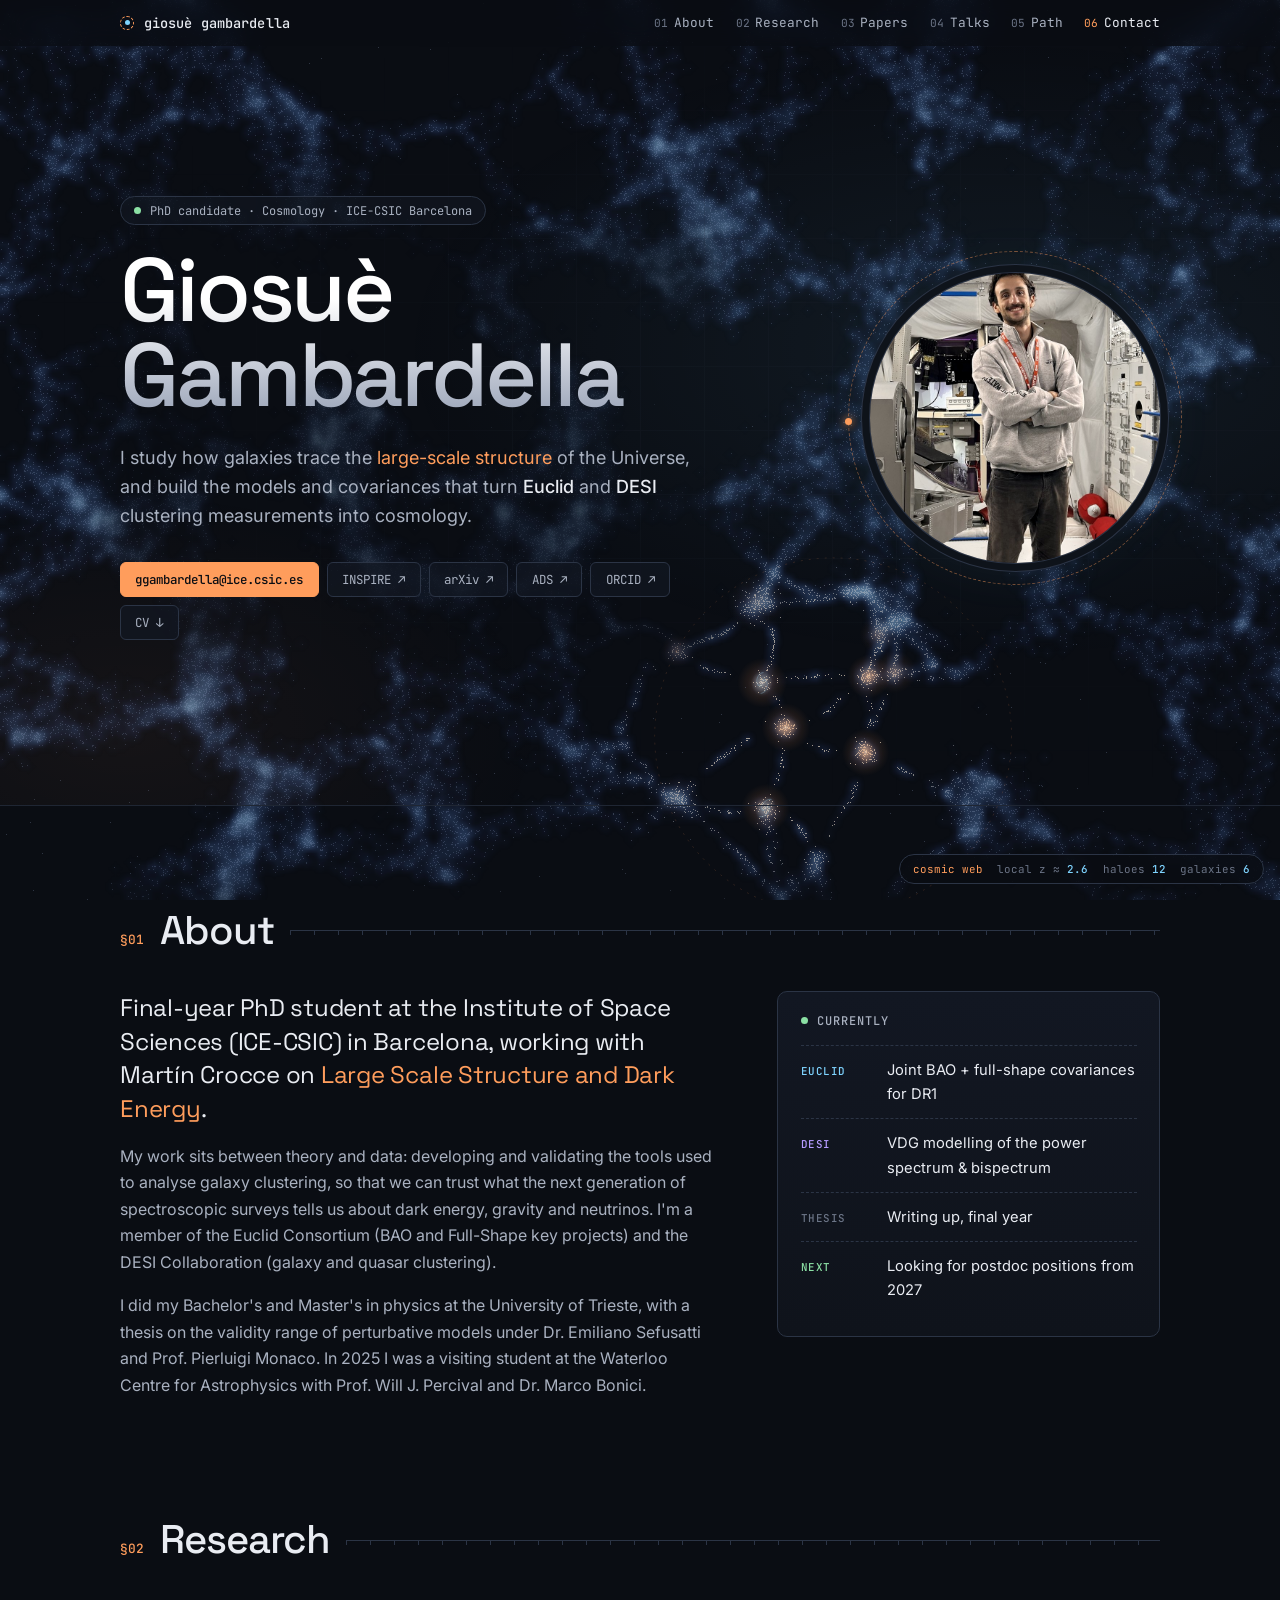
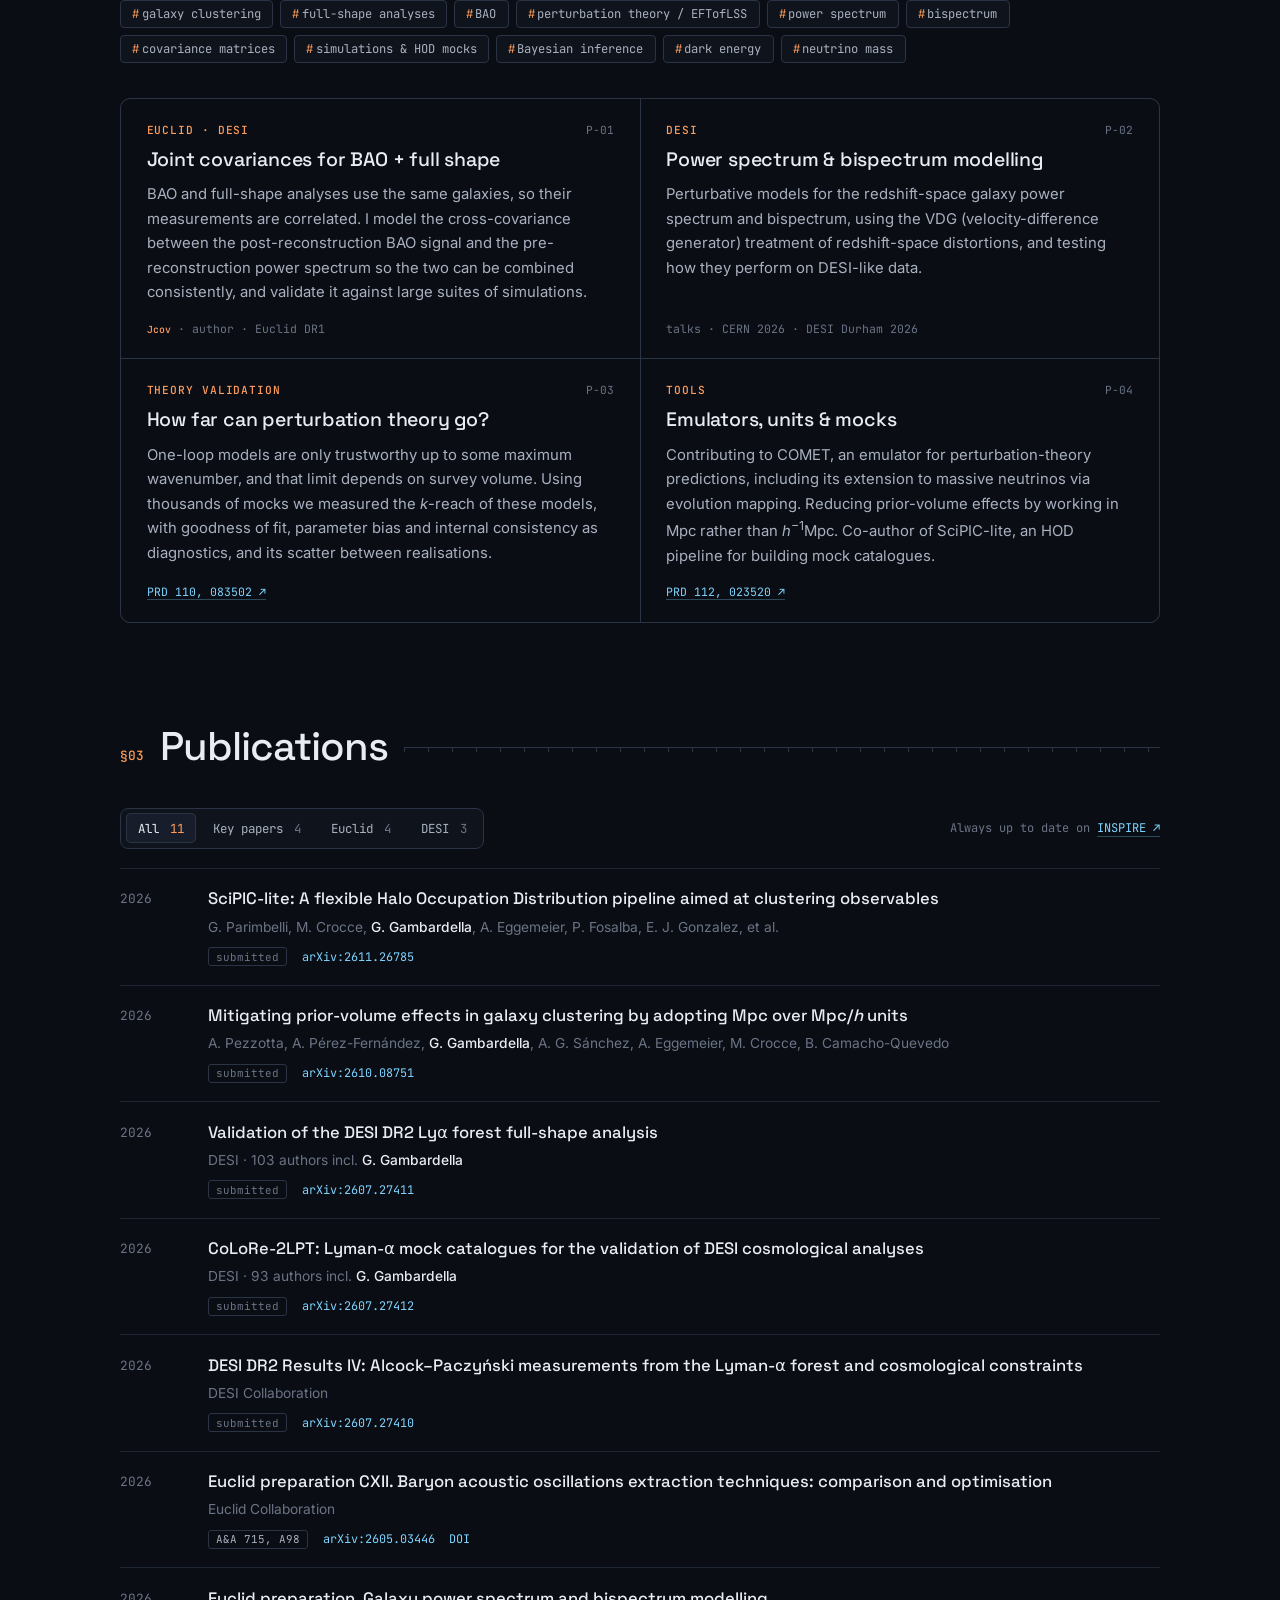
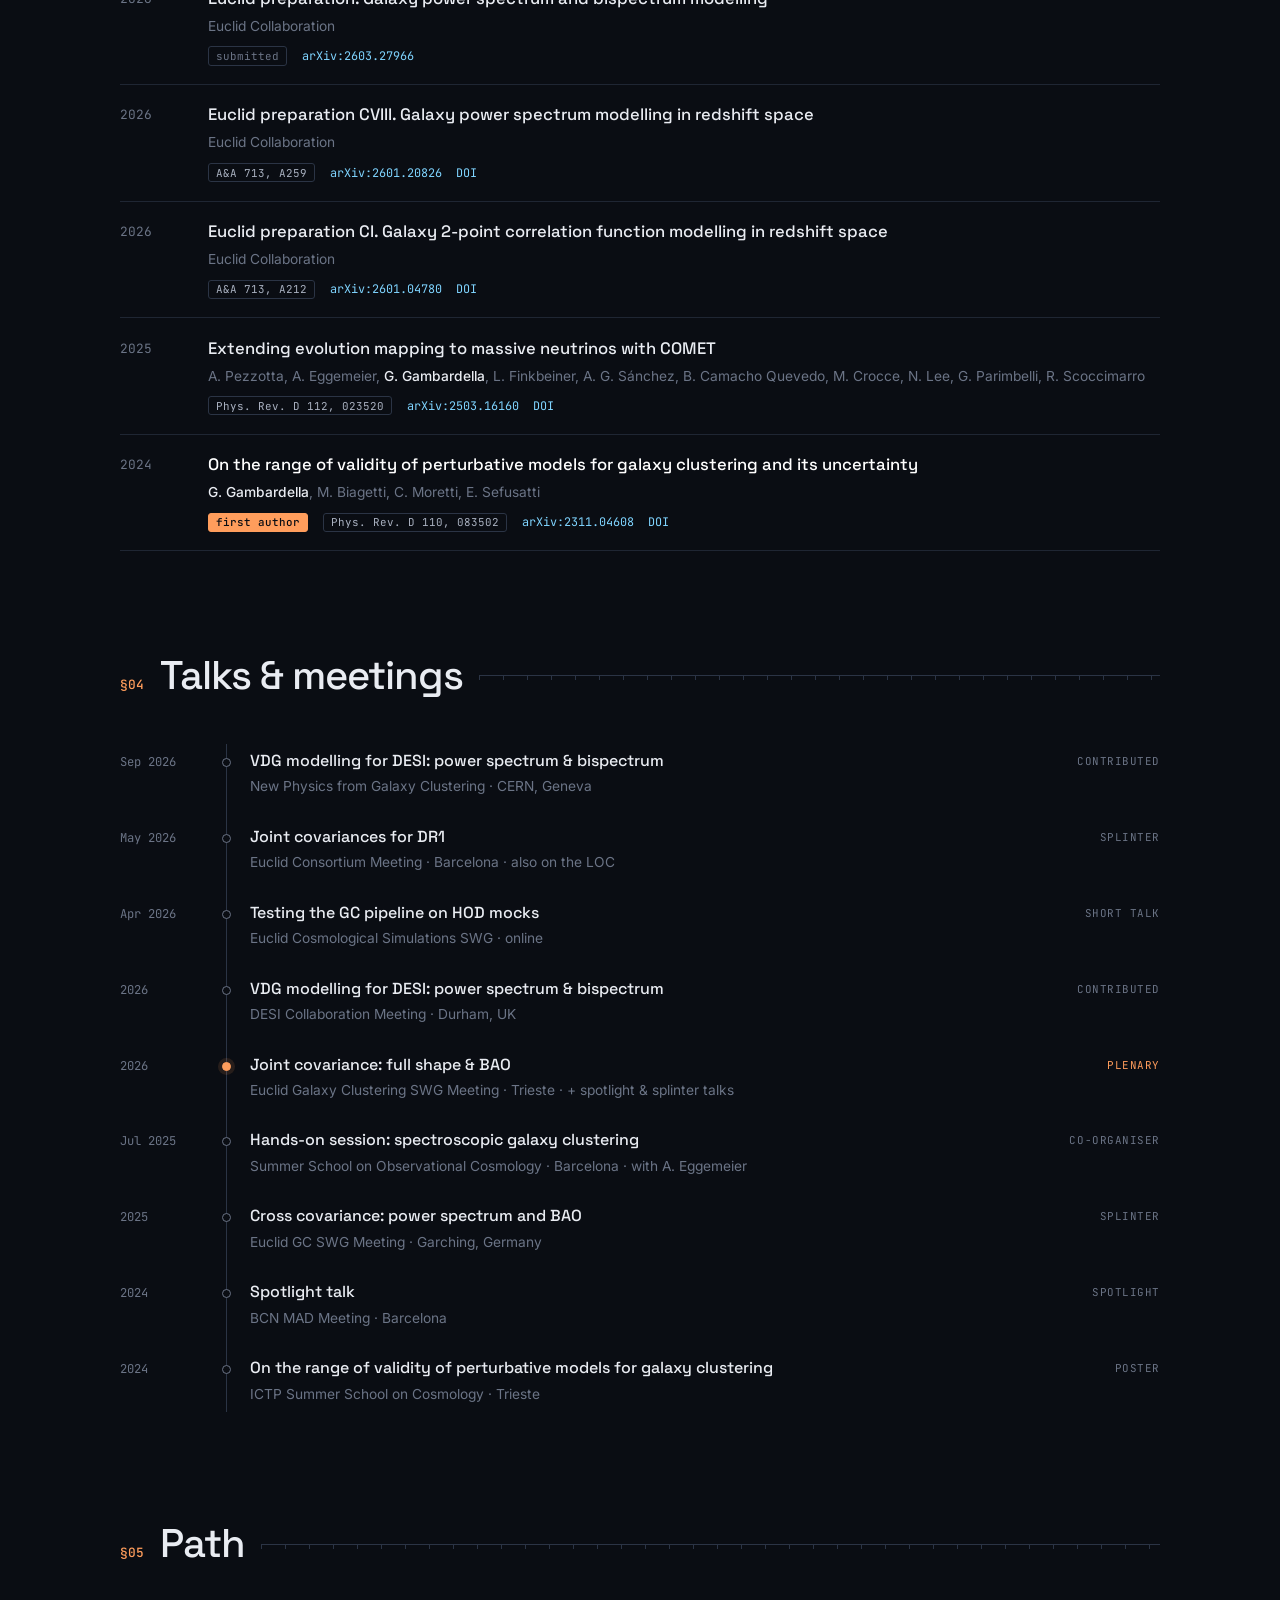
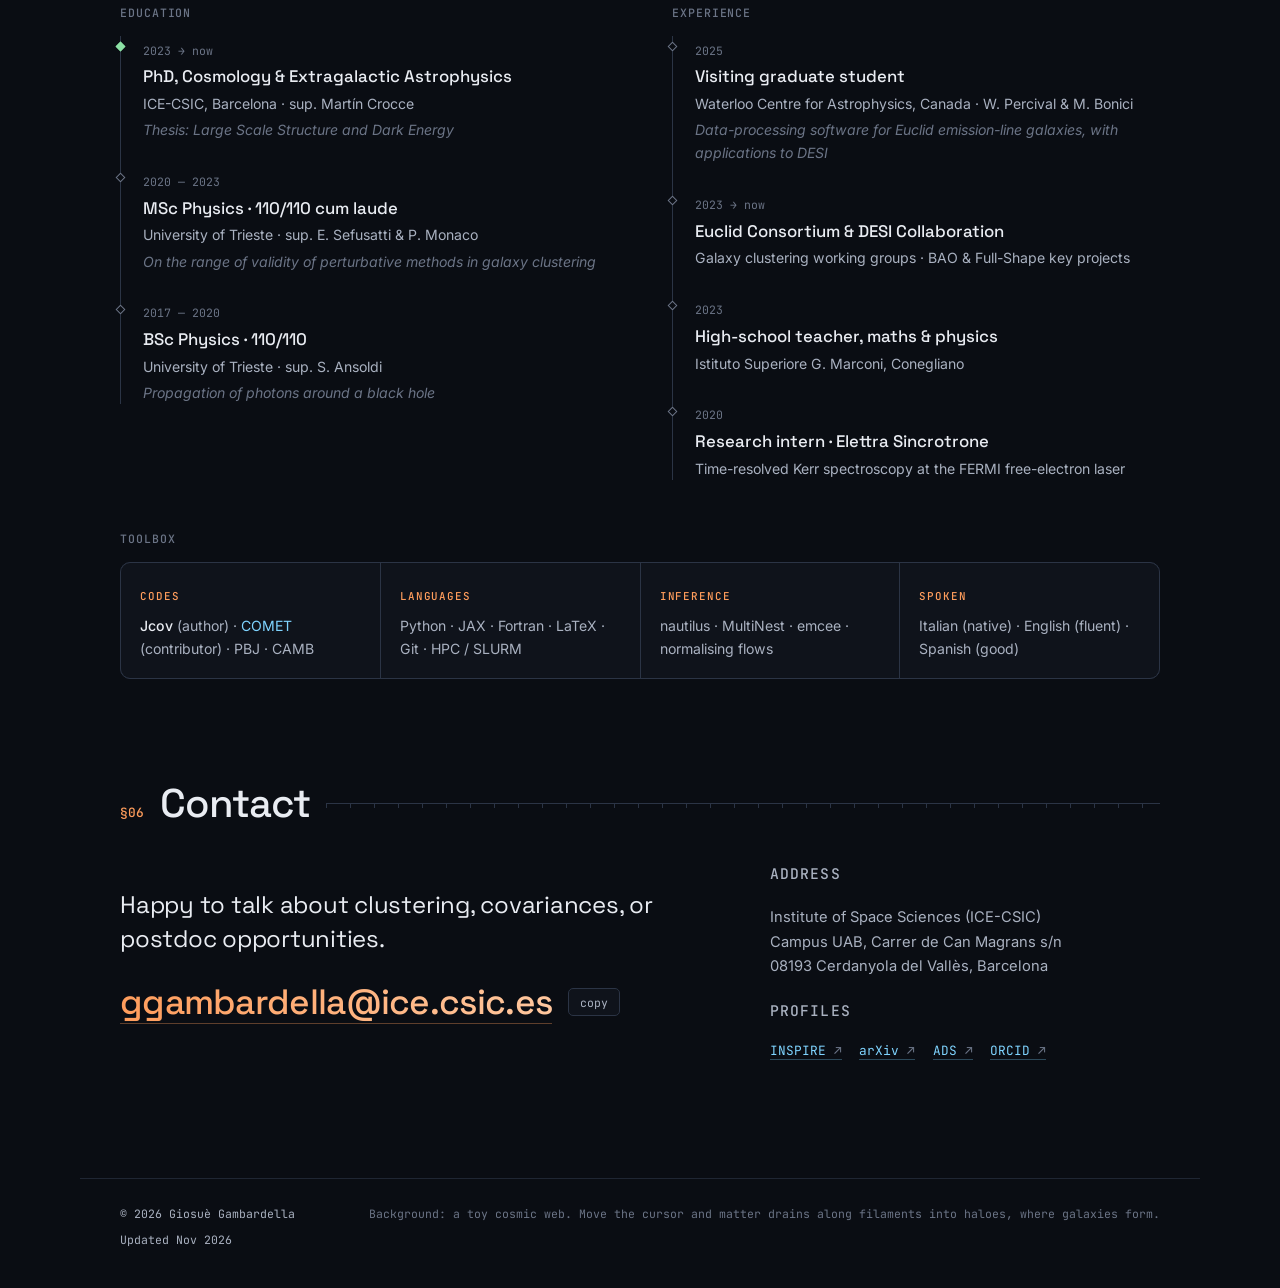
==== commit 171bd56b: "Fix CV link filename in index.html" ====
--- a/index.html
+++ b/index.html
@@ -87,7 +87,7 @@
           <li><a class="btn" href="https://ui.adsabs.harvard.edu/search/q=author%3A%22Gambardella%2C%20Giosu%C3%A8%22&amp;sort=date%20desc">ADS ↗</a></li>
           <li><a class="btn" href="https://orcid.org/0009-0001-1281-1746">ORCID ↗</a></li>
           <!-- <li><a class="btn" href="https://github.com/YOUR-USERNAME">GitHub ↗</a></li> -->
-          <li><a class="btn" href="Cv_Giosuè_Gambardella.pdf">CV ↓</a></li>
+          <li><a class="btn" href="Cv_Ggambardella.pdf">CV ↓</a></li>
         </ul>
       </div>
 
